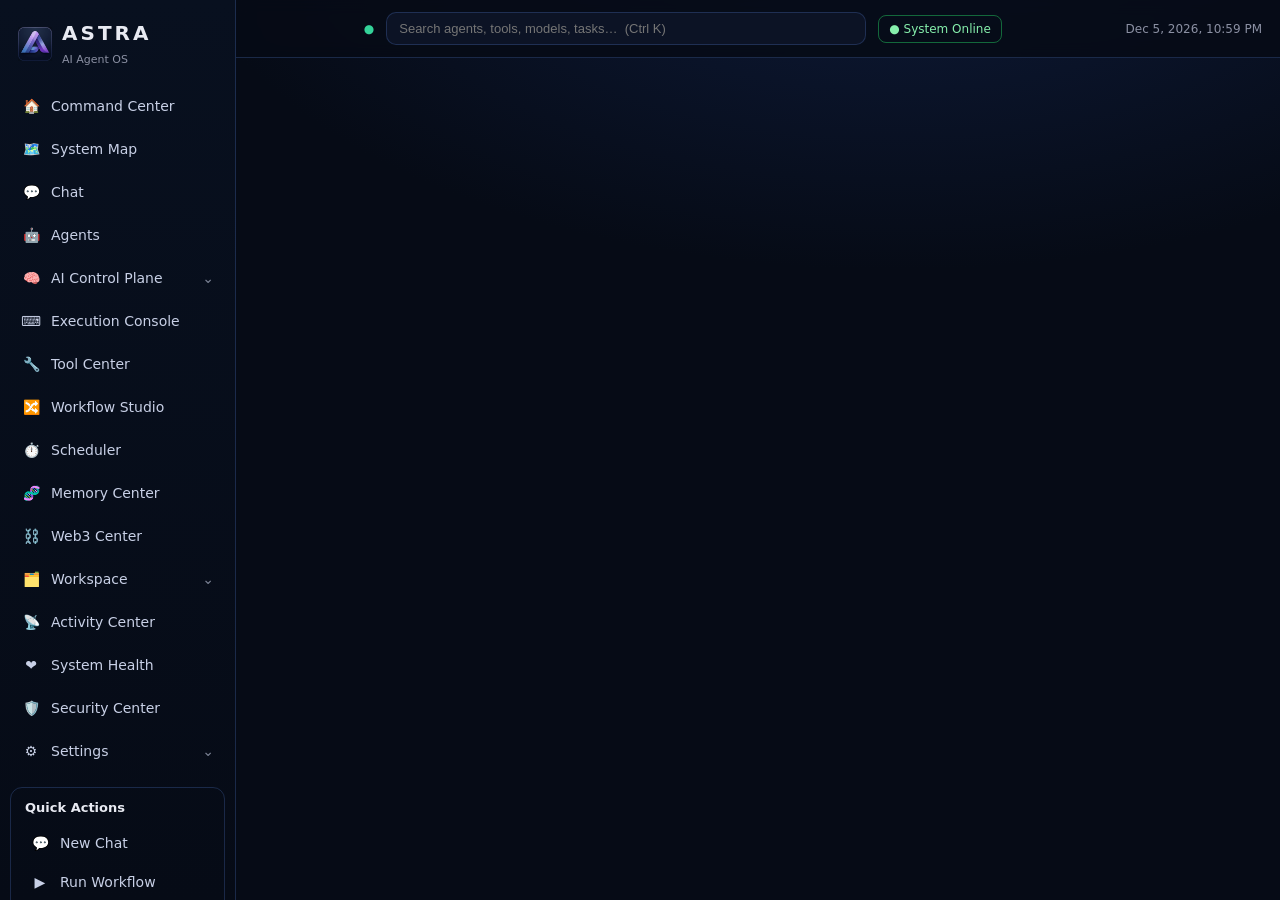
==== static/index.html @ 6a1fbb6c "feat(ui): add ASTRA sidebar shell, Command Center and System Map - New sidebar navigation reusing al" ====
<!DOCTYPE html>
<html lang="en">
<head>
<meta charset="utf-8">
<meta name="viewport" content="width=device-width, initial-scale=1">
<title>Astra AI Agent</title>
<link rel="icon" href="/static/img/favicon.png">
<link rel="stylesheet" href="/static/css/style.css">
<link rel="stylesheet" href="/static/css/vendor/xterm.css">
<link rel="stylesheet" href="/static/css/terminal.css">
<link rel="stylesheet" href="/static/css/astra_os.css">
</head>
<body>
<aside id="os-sidebar" aria-label="Main navigation"></aside>
<div id="os-scrim"></div>
<div id="os-drawer" aria-live="polite"></div>
<header class="topbar">
  <div class="nav-menu" id="nav-menu">
    <button class="menu-btn" id="menu-btn" aria-label="Menu" aria-expanded="false" aria-haspopup="true">⋮</button>
    <nav class="tabs" id="nav"><!-- manifest-driven tabs injected by astra.js --></nav>
  </div>
  <div class="brand"><img src="/static/img/logo.png" alt="Astra" class="brand-logo"> Astra<span class="accent"> AI Agent</span></div>
  <div class="status" id="netstatus" title="local server">●</div>
</header>

<main id="view" class="view">

  <!-- ======== DASHBOARD (core) — plugin blocks injected into #dash-blocks ======== -->
  <section id="tab-dashboard" class="tabview active">
    <div id="dash-blocks" class="dash-blocks"></div>
  </section>

  <!-- ======== COMMAND CENTER + SYSTEM MAP (static/js/astra_os.js) ======== -->
  <section id="tab-command-center" class="tabview"></section>
  <section id="tab-system-map" class="tabview"></section>

  <!-- plugin tabviews are created dynamically by astra.js -->

  <!-- ======== ACTIVITY LOG (core) ======== -->
  <!-- ======== ASTRA AGENT TERMINAL (core) ======== -->
  <!-- A real PC-style terminal, not a log viewer: xterm.js in the pane,
       a genuine PTY in the isolated Agent Runtime behind it. Everything
       (tabs, keyboard, ANSI, resize, live output, file sidebar) is driven
       by the runtime through static/js/terminal.js; the pane is filled in
       at runtime so nothing here renders as a log row. -->
  <section id="tab-terminal" class="tabview"></section>

  <section id="tab-logs" class="tabview">
    <div class="panel">
      <div class="panel-head logs-head">
        <h3>📡 Activity Log</h3>
        <div class="logs-head-right">
          <span class="logs-live" id="logs-live" data-state="idle">● LIVE</span>
          <span class="hint muted" id="logs-count" style="margin:0">0 events</span>
        </div>
      </div>

      <div class="cards mini log-stats" id="logs-stats"></div>

      <div class="logs-toolbar">
        <div class="chips" id="logs-filters">
          <span class="chip active" data-filter="all">All</span>
          <span class="chip" data-filter="agents">Agents</span>
          <span class="chip" data-filter="ai">AI</span>
          <span class="chip" data-filter="tools">Tools</span>
          <span class="chip" data-filter="browser">Browser</span>
          <span class="chip" data-filter="web3">Web3</span>
          <span class="chip" data-filter="errors">Errors</span>
        </div>
      </div>
      <div class="logs-toolbar">
        <input type="search" id="logs-search" placeholder="Search logs…">
        <button class="btn mini toggle" id="btn-logs-pause">⏸ Pause</button>
        <button class="btn mini" id="btn-logs-copy">📋 Copy</button>
        <button class="btn mini" id="btn-logs-clear">🗑️ Clear</button>
      </div>

      <div class="log-wrap">
        <div id="live-feed" class="list log-list">
          <div class="empty">Listening for activity…</div>
        </div>
        <button type="button" id="logs-jump" class="logs-jump" hidden>↓ New logs</button>
      </div>
    </div>
  </section>

  <!-- ======== ASSISTANT (core) ======== -->
  <section id="tab-assistant" class="tabview">
    <div class="chat-shell">
      <div class="chat-toolbar">
        <div class="chat-history-menu" id="chat-history-menu">
          <button type="button" class="btn mini icon-btn" id="chat-history-btn"
            aria-label="Chat history" aria-haspopup="true" aria-expanded="false" title="Purono chat gulo">⋮</button>
          <div class="chat-history-panel" id="chat-history-panel">
            <div class="chat-history-head">Chat history</div>
            <div class="chat-history-list" id="chat-history-list">
              <div class="empty">Kono purono chat nei</div>
            </div>
          </div>
        </div>
        <button type="button" class="btn mini" id="chat-clear" title="Notun chat shuru korun">🗑 New chat</button>
      </div>
      <div id="chat-log" class="chat-log">
        <div class="chat-empty" id="chat-empty">
          <div class="chat-empty-mark"><img src="/static/img/logo.png" alt="Astra" class="chat-empty-logo"></div>
          <div class="chat-empty-title">Ki korte chan?</div>
        </div>
      </div>
      <div id="attachments-bar" class="attachments-bar" hidden></div>
      <form id="chat-form" class="chat-composer">
        <button type="button" class="chat-attach" id="chat-attach" aria-label="Attach file" title="Attach file">
          <svg viewBox="0 0 24 24" width="18" height="18" fill="none" aria-hidden="true">
            <path d="M21.44 11.05l-9.19 9.19a6 6 0 01-8.49-8.49l9.19-9.19a4 4 0 015.66 5.66l-9.2 9.19a2 2 0 01-2.83-2.83l8.49-8.48"
              stroke="currentColor" stroke-width="2" stroke-linecap="round" stroke-linejoin="round"/>
          </svg>
        </button>
        <input type="file" id="chat-file-input" multiple hidden
          accept="image/*,audio/*,video/*,.pdf,.doc,.docx,.txt,.md,.csv,.tsv,.xls,.xlsx,.ppt,.pptx,.json,.xml,.yaml,.toml,.zip,.tar,.tgz,.gz">
        <textarea id="chat-input" class="chat-textarea" rows="1"
          placeholder="Astra ke message korun…" autocomplete="off"></textarea>
        <button type="submit" class="chat-send" id="chat-send" aria-label="Send message" disabled>
          <svg viewBox="0 0 24 24" width="18" height="18" fill="none" aria-hidden="true">
            <path d="M12 19V5M12 5l-6 6M12 5l6 6" stroke="currentColor" stroke-width="2.2"
              stroke-linecap="round" stroke-linejoin="round"/>
          </svg>
        </button>
      </form>
    </div>
  </section>

  <!-- ======== AGENT WORKFLOW (core) ======== -->
  <!-- Visual editor/runner/monitor over the existing WorkflowEngine +
       SchedulerManager + ToolRegistry. Layout follows the Agent Workflow
       design references: app header (title left, actions right, purple
       primary Run), workflow rail, node canvas, inspector, tabbed execution
       panel — and on phones the canvas stays the primary workspace with the
       inspector as a bottom sheet and Run as a full-width primary action.
       Everything is driven by real workflow definitions, real runs and the
       shared event stream; see static/js/workflow.js. -->
  <section id="tab-workflow" class="tabview">
    <div class="wf-app">
      <header class="wf-head">
        <div class="wf-brand">
          <span class="wf-brand-mark">🔀</span>
          <span class="wf-brand-text">
            <span class="wf-brand-name">Agent Workflow</span>
            <span class="wf-brand-sub">Build · run · monitor</span>
          </span>
        </div>
        <div class="wf-head-actions">
          <button class="wf-btn wf-btn-icon wf-mobile-only" id="wf-rail-toggle" aria-label="Workflows">☰</button>
          <button class="wf-btn wf-btn-icon wf-mobile-only" id="wf-inspector-toggle" aria-label="Inspector">⚙</button>
          <button class="wf-btn" id="wf-new" title="New workflow">＋ New</button>
          <button class="wf-btn" id="wf-save" title="Save workflow">Save</button>
          <button class="wf-btn" id="wf-cancel" title="Cancel run" hidden>Cancel</button>
          <button class="wf-btn wf-btn-danger" id="wf-delete" title="Delete workflow">Delete</button>
          <button class="wf-btn wf-btn-primary" id="wf-run" title="Run now">▶ Run</button>
        </div>
      </header>

      <div class="wf-grid">
        <aside class="wf-rail" id="wf-rail">
          <div class="wf-rail-head"><span class="wf-rail-title">Workflows</span></div>
          <input type="search" id="wf-search" placeholder="Search workflows…" autocomplete="off">
          <div class="wf-list" id="wf-list"><div class="empty">Loading…</div></div>
        </aside>

        <section class="wf-workspace">
          <div class="wf-toolbar">
            <input id="wf-name" class="wf-name-input" placeholder="Workflow name" autocomplete="off">
            <span id="wf-badge" class="wf-pill">—</span>
            <span class="grow"></span>
            <span id="wf-status" class="wf-status"></span>
          </div>
          <div class="wf-canvas-wrap" id="wf-canvas-wrap">
            <button class="wf-fab" id="wf-add" title="Add node" aria-label="Add node">＋</button>
            <div class="wf-canvas" id="wf-canvas">
              <svg class="wf-edges" id="wf-edges" aria-hidden="true"></svg>
              <div class="wf-nodes" id="wf-nodes"></div>
            </div>
            <div class="wf-palette" id="wf-palette">
              <div class="wf-palette-head">
                <span>Node library</span>
                <button class="wf-btn wf-btn-icon" id="wf-palette-close" aria-label="Close">✕</button>
              </div>
              <div class="wf-palette-list" id="wf-palette-list"></div>
            </div>
          </div>
        </section>

        <aside class="wf-inspector" id="wf-inspector">
          <div class="wf-inspector-head">
            <span id="wf-inspector-title">Inspector</span>
            <button class="wf-btn wf-btn-icon wf-mobile-only" id="wf-inspector-close" aria-label="Close">✕</button>
          </div>
          <div class="wf-inspector-body" id="wf-inspector-body"></div>
        </aside>

        <section class="wf-bottom" id="wf-bottom">
          <div class="wf-bottom-tabs" id="wf-tabs">
            <button class="wf-tab active" data-wf-tab="log">Execution log</button>
            <button class="wf-tab" data-wf-tab="runs">Run history</button>
            <button class="wf-tab" data-wf-tab="schedule">Schedule</button>
            <span class="grow"></span>
            <button class="wf-btn wf-btn-icon" id="wf-bottom-toggle" aria-label="Collapse panel">▾</button>
          </div>
          <div class="wf-panel" id="wf-panel"></div>
        </section>
      </div>
    </div>
  </section>

  <!-- ======== BACKUP (core) ======== -->
  <section id="tab-backup" class="tabview">
    <div class="panel">
      <h3>💾 Backup &amp; restore</h3>
      <p class="muted">Shob data (sob plugin er shathe export hoy) ek JSON file e
        export korte parben, ba age-er backup import korben.</p>
      <div class="row">
        <button class="btn primary" id="btn-export">⬇️ Export JSON</button>
        <button class="btn" id="btn-import">⬆️ Import JSON</button>
        <input type="file" id="import-file" accept="application/json" hidden>
      </div>
      <div id="backup-info" class="hint"></div>
    </div>
  </section>

  <!-- ======== PROVIDERS (core) ======== -->
  <section id="tab-providers" class="tabview">
    <div class="panel">
      <h3>🔌 AI Providers health</h3>
      <div class="row" style="margin-bottom:8px;align-items:center">
        <button class="btn" id="btn-providers-toggle-models">🙈 Hide models</button>
        <button class="btn" id="btn-health-key-selector" type="button">🔑 Test key: Key 1</button>
        <button class="btn primary" id="btn-providers-test-all">⚡ Test all (providers + gateway)</button>
      </div>
      <div id="health-key-selector" class="health-key-selector" hidden></div>
      <div id="providers-list" class="list"><div class="empty">Loading…</div></div>

      <h3 style="margin-top:16px">🌐 Astra AI Gateway</h3>
      <div class="row" style="margin-bottom:8px">
        <button class="btn" id="btn-gateway-toggle-models">🙈 Hide models</button>
      </div>
      <div id="gateway-card" class="list"><div class="empty">Loading…</div></div>
    </div>
  </section>

  <!-- ======== ROUTER (core) ======== -->
  <section id="tab-router" class="tabview">
    <div class="panel">
      <h3>🧠 Agent Router</h3>
      <p class="muted">Routing er brain: je task e kon provider/model best —
        score + health diye decide hoy. Routing stats + last decision ekhane.</p>
      <div id="router-list" class="list"><div class="empty">Loading…</div></div>
    </div>
  </section>

  <!-- ======== WALLET / WEB3 (core) ======== -->
  <section id="tab-web3" class="tabview">
    <div class="panel">
      <h3>⛓️ Web3 Transaction Safety</h3>
      <p class="muted">Transaction mode (CONFIRM default), policy limits, ar
        recent transactions er list. Kono secret ekhane show kora hoy na —
        private key kokhono server theke bahir hoy na.</p>
      <div id="web3-policy" class="list"><div class="empty">Loading…</div></div>
      <h3 style="margin-top:16px">Recent transactions</h3>
      <div id="web3-txs" class="list table"><div class="empty">Loading…</div></div>
    </div>
  </section>

</main>

<script src="/static/js/log_model.js"></script>
<!-- the chat execution-status model: lifecycle event -> human status.
     Loaded before the core bundle that paints it. -->
<script src="/static/js/chat_status.js"></script>
<!-- safe chat message formatting (escaping + code blocks); before the core bundle -->
<script src="/static/js/chat_format.js"></script>
<script src="/static/js/astra.js"></script>
<script src="/static/js/vendor/xterm.js"></script>
<script src="/static/js/vendor/xterm-addon-fit.js"></script>
<script src="/static/js/terminal.js"></script>
<script src="/static/js/workflow_model.js"></script>
<script src="/static/js/workflow.js"></script>
<script src="/static/js/system_map_model.js"></script>
<script src="/static/js/astra_os.js"></script>
</body>
</html>
---- static/css/style.css ----
/* Astra AI Agent — dark, clean, mobile-friendly */
:root {
  --bg: #0f1117;
  --panel: #171a23;
  --panel2: #1d2130;
  --line: #262b3b;
  --text: #e8eaf2;
  --muted: #8b90a3;
  --accent: #6c8cff;
  --accent2: #a78bfa;
  --good: #34d399;
  --warn: #fbbf24;
  --bad: #f87171;
  --radius: 10px;
}
* { box-sizing: border-box; }
html, body { margin: 0; height: 100%; }
body {
  background: var(--bg);
  color: var(--text);
  font: 14px/1.5 system-ui, -apple-system, "Segoe UI", Roboto, sans-serif;
}
a { color: var(--accent); text-decoration: none; }
a:hover { text-decoration: underline; }
.muted { color: var(--muted); }
.small { font-size: 12px; }
.mono { font-family: ui-monospace, "Cascadia Code", Consolas, monospace; }
.tag {
  background: var(--panel2); border: 1px solid var(--line);
  border-radius: 999px; padding: 1px 8px; font-size: 11px; color: var(--accent2);
  margin-left: 6px; white-space: nowrap;
}
.tinytag {
  background: rgba(108,140,255,.15); color: var(--accent);
  border-radius: 6px; font-size: 10px; padding: 0 5px; margin-left: 4px;
}

/* top bar */
.topbar {
  display: flex; align-items: center; gap: 18px; flex-wrap: wrap;
  padding: 12px 18px; background: var(--panel);
  border-bottom: 1px solid var(--line); position: sticky; top: 0; z-index: 5;
}
.brand { font-weight: 700; font-size: 17px; letter-spacing: .3px; display: flex; align-items: center; gap: 8px; }
.brand-logo { width: 24px; height: 24px; border-radius: 6px; object-fit: cover; }
.accent {
  background: linear-gradient(90deg, var(--accent), var(--accent2));
  -webkit-background-clip: text; background-clip: text; color: transparent;
}

/* left-side 3-dot menu (holds the tab list as a dropdown) */
.nav-menu { position: relative; }
.menu-btn {
  background: transparent; border: 1px solid transparent; color: var(--text);
  width: 34px; height: 34px; border-radius: 8px; cursor: pointer;
  font-size: 20px; line-height: 1; display: flex; align-items: center;
  justify-content: center;
}
.menu-btn:hover, .menu-btn[aria-expanded="true"] {
  background: var(--panel2); border-color: var(--line);
}
.tabs {
  position: absolute; top: calc(100% + 8px); left: 0; z-index: 20;
  display: flex; flex-direction: column; gap: 2px; min-width: 190px;
  background: var(--panel); border: 1px solid var(--line);
  border-radius: 10px; padding: 6px; box-shadow: 0 12px 28px rgba(0,0,0,.35);
  opacity: 0; visibility: hidden; transform: translateY(-4px);
  transition: opacity .12s ease, transform .12s ease;
}
.tabs.open { opacity: 1; visibility: visible; transform: translateY(0); }
.tab {
  background: transparent; border: 0; color: var(--muted); text-align: left;
  padding: 9px 12px; border-radius: 7px; cursor: pointer; font-size: 13px;
  white-space: nowrap;
}
.tab.active, .tab:hover { background: var(--panel2); color: var(--text); }
.tab.active { color: var(--accent2); font-weight: 600; }
.status { margin-left: auto; color: var(--good); font-size: 12px; }

/* layout */
.view { max-width: 1080px; margin: 0 auto; padding: 18px; }
.tabview { display: none; }
.tabview.active { display: block; }
.dash-blocks { display: flex; flex-direction: column; gap: 14px; }
.dash-body .grid2 { margin-top: 4px; }
.grid2 {
  display: grid; grid-template-columns: 1fr 1fr; gap: 14px;
}
@media (max-width: 760px) { .grid2 { grid-template-columns: 1fr; } }
.panel {
  background: var(--panel); border: 1px solid var(--line);
  border-radius: var(--radius); padding: 14px 16px; margin-bottom: 14px;
}
.panel h3 { margin: 0 0 12px; font-size: 14px; color: var(--accent2); }
.panel-head { display: flex; justify-content: space-between; align-items: center; gap: 10px; }
.panel-head h3 { margin-bottom: 12px; }

/* cards */
.cards { display: grid; grid-template-columns: repeat(auto-fit, minmax(150px, 1fr)); gap: 12px; margin-bottom: 14px; }
.card { background: var(--panel); border: 1px solid var(--line); border-radius: var(--radius); padding: 16px; }
.card-v { font-size: 28px; font-weight: 800; }
.card-k { color: var(--muted); font-size: 13px; margin-top: 2px; }
.card-s { color: var(--accent2); font-size: 11px; margin-top: 4px; }

/* forms */
.rowform { display: grid; grid-template-columns: repeat(auto-fit, minmax(150px, 1fr)); gap: 8px; }
.rowform .btn { grid-column: span 1; }
input, select, textarea {
  background: #0b0d13; border: 1px solid var(--line); color: var(--text);
  border-radius: 8px; padding: 8px 10px; font-size: 13px; outline: none;
}
input:focus, select:focus, textarea:focus { border-color: var(--accent); }
.btn {
  background: var(--panel2); border: 1px solid var(--line); color: var(--text);
  border-radius: 8px; padding: 8px 14px; cursor: pointer; font-size: 13px;
}
.btn:hover { border-color: var(--accent); }
.btn.primary {
  background: linear-gradient(90deg, var(--accent), var(--accent2));
  border: 0; color: #fff; font-weight: 600;
}
.btn.mini { padding: 3px 8px; font-size: 12px; }
.btn.danger:hover { border-color: var(--bad); color: var(--bad); }
.row { display: flex; gap: 8px; align-items: center; }
.hint { margin-top: 8px; font-size: 12px; color: var(--muted); min-height: 16px; }

/* lists */
.list { display: flex; flex-direction: column; gap: 8px; }
.empty { color: var(--muted); padding: 18px; text-align: center; border: 1px dashed var(--line); border-radius: 8px; }
.rowitem {
  display: flex; align-items: center; gap: 10px; flex-wrap: wrap;
  background: var(--panel2); border: 1px solid var(--line);
  border-radius: 8px; padding: 10px 12px;
}
.rowitem.done { opacity: .6; }
.rowitem.done span { text-decoration: line-through; }
.rowmain { flex: 1 1 220px; min-width: 0; }
.rowtitle { display: flex; align-items: center; flex-wrap: wrap; gap: 4px; }
.rowsub { color: var(--muted); font-size: 12px; margin-top: 2px; }
.rowacts { display: flex; gap: 6px; align-items: center; }
.pill { border-radius: 999px; padding: 2px 9px; font-size: 11px; border: 1px solid var(--line); white-space: nowrap; }

.hl-soon { color: var(--warn); font-weight: 600; }
.hl-today { color: var(--bad); font-weight: 800; }
.hl-overdue { color: var(--bad); text-decoration: line-through; }
a[class*="hl-"] { pointer-events: none; }

/* task strip */
.ad-strip { display: flex; flex-direction: column; gap: 6px; margin-top: 8px; }
.ad-miniform { display: grid; grid-template-columns: 1fr auto auto; gap: 6px; width: 100%; }
.minirow { display: flex; align-items: center; gap: 10px; }
.check { display: flex; align-items: center; gap: 8px; cursor: pointer; }
.check input { accent-color: var(--good); width: 15px; height: 15px; }
.filters select { padding: 6px 8px; }

/* general chip component (used by Live tab log filters) */
.chips { display: flex; gap: 6px; flex-wrap: wrap; margin-top: 10px; }
.chip { background: var(--panel2); border: 1px solid var(--line); color: var(--accent2); border-radius: 999px; padding: 5px 11px; cursor: pointer; font-size: 12px; }
.chip:hover { border-color: var(--accent); }

/* chat — ChatGPT/Claude-style assistant layout */
.chat-shell {
  display: flex; flex-direction: column;
  max-width: 720px; margin: 0 auto;
  height: calc(100vh - 148px); min-height: 420px;
}
@supports (height: 100dvh) {
  .chat-shell { height: calc(100dvh - 148px); }
}
.chat-toolbar { display: flex; justify-content: space-between; align-items: center; gap: 6px; padding: 0 2px 6px; }

/* 3-dot chat-history menu, left of "New chat" */
.chat-history-menu { position: relative; }
.icon-btn { width: 28px; height: 28px; padding: 0; display: flex; align-items: center; justify-content: center; font-size: 16px; line-height: 1; }
.chat-history-panel {
  position: absolute; top: calc(100% + 8px); left: 0; z-index: 20;
  width: 270px; max-width: calc(100vw - 40px); max-height: 360px; overflow-y: auto;
  background: var(--panel); border: 1px solid var(--line);
  border-radius: 10px; padding: 6px; box-shadow: 0 12px 28px rgba(0,0,0,.35);
  opacity: 0; visibility: hidden; transform: translateY(-4px);
  transition: opacity .12s ease, transform .12s ease;
}
.chat-history-panel.open { opacity: 1; visibility: visible; transform: translateY(0); }
.chat-history-head {
  padding: 6px 10px 8px; font-size: 11px; text-transform: uppercase;
  letter-spacing: .04em; color: var(--muted);
}
.chat-history-item {
  display: flex; align-items: center; gap: 8px; width: 100%;
  background: transparent; border: 0; color: var(--text); text-align: left;
  padding: 9px 10px; border-radius: 7px; cursor: pointer; font-size: 12.5px;
}
.chat-history-item:hover { background: var(--panel2); }
.chat-history-item.active { background: var(--panel2); color: var(--accent2); font-weight: 600; }
.chat-history-title { flex: 1; min-width: 0; overflow: hidden; text-overflow: ellipsis; white-space: nowrap; }
.chat-history-time { font-size: 10.5px; flex-shrink: 0; }
.chat-history-del {
  flex-shrink: 0; background: transparent; border: 0; color: var(--muted);
  cursor: pointer; font-size: 12px; padding: 3px 5px; border-radius: 5px; opacity: 0;
}
.chat-history-item:hover .chat-history-del { opacity: 1; }
.chat-history-del:hover { color: var(--bad); background: rgba(248,113,113,.12); }
@media (hover: none) {
  .chat-history-del { opacity: 1; }  /* touch devices: no hover, keep it visible */
}
.chat-log {
  flex: 1; overflow-y: auto; display: flex; flex-direction: column;
  gap: 20px; padding: 6px 2px 18px;
}
.chat-empty {
  flex: 1; display: flex; flex-direction: column; align-items: center;
  justify-content: center; text-align: center; padding: 20px;
}
.chat-empty-mark {
  width: 52px; height: 52px; border-radius: 16px;
  display: flex; align-items: center; justify-content: center;
  overflow: hidden; margin-bottom: 12px;
}
.chat-empty-logo { width: 100%; height: 100%; object-fit: cover; border-radius: 16px; }
.chat-empty-title { font-size: 19px; font-weight: 700; }
.chat-empty-sub { color: var(--muted); font-size: 13px; margin: 6px 0 16px; max-width: 320px; }
.suggestions {
  display: grid; grid-template-columns: 1fr 1fr; gap: 8px;
  width: 100%; max-width: 460px;
}
@media (max-width: 520px) { .suggestions { grid-template-columns: 1fr; } }
.suggestion {
  background: var(--panel2); border: 1px solid var(--line); color: var(--text);
  border-radius: 12px; padding: 10px 12px; font-size: 12.5px; text-align: left;
  cursor: pointer; transition: border-color .15s, background .15s;
}
.suggestion:hover { border-color: var(--accent); background: var(--panel); }

.msg { display: flex; gap: 10px; align-items: flex-start; }
.msg.user { justify-content: flex-end; }
.msg-avatar {
  width: 28px; height: 28px; border-radius: 50%; flex-shrink: 0;
  display: flex; align-items: center; justify-content: center;
  overflow: hidden;
}
.msg-avatar img { width: 100%; height: 100%; object-fit: cover; }
.msg-content { max-width: 78%; min-width: 0; }
.msg.assistant .msg-content { padding-top: 3px; }
.msg.user .msg-content {
  background: var(--panel2); border: 1px solid var(--line);
  border-radius: 16px 16px 4px 16px; padding: 10px 14px;
}
.msg-text { white-space: pre-wrap; word-wrap: break-word; line-height: 1.55; font-size: 14.5px; }
.msg-text code { background: #0b0d13; padding: 1px 5px; border-radius: 5px; }
/* fenced code block in a chat message (see static/js/chat_format.js) */
.code-block {
  margin: 8px 0; border: 1px solid var(--line); border-radius: 8px;
  background: #0b0d13; overflow: hidden; white-space: normal;
}
.code-head {
  display: flex; align-items: center; justify-content: space-between;
  padding: 3px 8px 3px 12px; font-size: 11px; color: var(--muted);
  background: rgba(255, 255, 255, .04); border-bottom: 1px solid var(--line);
}
.code-lang { text-transform: lowercase; letter-spacing: .3px; }
.code-copy {
  background: transparent; color: var(--muted); cursor: pointer;
  border: 1px solid var(--line); border-radius: 5px;
  padding: 1px 8px; font-size: 10.5px; line-height: 1.6;
  user-select: none; -webkit-user-select: none;
}
.code-copy:hover { color: var(--text); border-color: var(--accent); }
.code-pre {
  margin: 0; padding: 10px 12px; overflow-x: auto; white-space: pre;
  font: 12.5px/1.55 ui-monospace, "Cascadia Code", Consolas, monospace;
  color: var(--text); user-select: text; -webkit-user-select: text;
}
.msg-text .code-pre code { background: none; padding: 0; border-radius: 0; }
.msg-action-link {
  display: inline-flex; align-items: center; margin-top: 8px;
  background: transparent; border: 1px solid var(--line); color: var(--accent2);
  border-radius: 999px; padding: 5px 12px; font-size: 12px; cursor: pointer;
}
.msg-action-link:hover { border-color: var(--accent); color: var(--accent); }
.msg-confirm-actions { display: flex; gap: 8px; margin-top: 10px; }
.msg-confirm-actions.resolved { opacity: .55; }
.msg-confirm-btn {
  display: inline-flex; align-items: center; gap: 4px;
  border-radius: 999px; padding: 6px 14px; font-size: 12.5px; font-weight: 600;
  cursor: pointer; border: 1px solid var(--line); background: var(--panel2);
}
.msg-confirm-btn:disabled { cursor: default; }
.msg-approve-btn { color: var(--good); border-color: var(--good); }
.msg-approve-btn:hover:not(:disabled) { background: rgba(52,211,153,.12); }
.msg-reject-btn { color: var(--bad); border-color: var(--bad); }
.msg-reject-btn:hover:not(:disabled) { background: rgba(248,113,113,.12); }
/* Host-terminal fallback approval (Assistant Chat only) — Astra Agent
   Runtime is primary; a HOST command runs only after Allow here. Compact,
   clearly-marked, and never shown inside the Astra Agent Terminal. */
.msg-host-approval {
  margin-top: 10px; border: 1px solid var(--warn); border-radius: 12px;
  background: rgba(251,191,36,.06); padding: 12px 14px;
  display: flex; flex-direction: column; gap: 8px; max-width: 560px;
}
.msg-host-approval.resolved { border-color: var(--line); background: var(--panel2); }
.hoa-head { font-size: 13.5px; font-weight: 700; color: var(--warn); }
.msg-host-approval.resolved .hoa-head { color: var(--muted); }
.hoa-sub { font-size: 12.5px; color: var(--text); }
.hoa-row { display: flex; flex-direction: column; gap: 2px; }
.hoa-label { font-size: 11px; text-transform: uppercase; letter-spacing: .04em; color: var(--muted); }
.hoa-value { font-size: 12.5px; color: var(--text); word-break: break-word; }
.hoa-value.mono { font-family: ui-monospace, SFMono-Regular, Menlo, Consolas, monospace; }
.hoa-danger { font-size: 12px; color: var(--warn); font-weight: 600; }
.hoa-actions { display: flex; gap: 8px; justify-content: flex-end; margin-top: 2px; }
.hoa-btn {
  border-radius: 8px; padding: 7px 16px; font-size: 12.5px; font-weight: 600;
  cursor: pointer; border: 1px solid var(--line); background: var(--panel2);
  color: var(--text);
}
.hoa-btn:disabled { cursor: default; opacity: .55; }
.hoa-deny { color: var(--bad); border-color: var(--bad); }
.hoa-deny:hover:not(:disabled) { background: rgba(248,113,113,.12); }
.hoa-allow { color: var(--good); border-color: var(--good); }
.hoa-allow:hover:not(:disabled) { background: rgba(52,211,153,.12); }
.hoa-status { display: flex; flex-direction: column; gap: 2px; }
.hoa-status-title { font-size: 12.5px; font-weight: 700; color: var(--text); }
.hoa-status-detail { font-size: 12px; color: var(--muted); }
.hoa-id { font-size: 10.5px; color: var(--muted); font-family: ui-monospace, monospace; }
/* Assistant execution status: ONE compact live line under the Astra avatar
   (avatar + "Working…" + the real current operation), expandable into the
   step timeline. Mobile-first: it fits the narrowest screen, never overflows
   horizontally, wraps long operation names and keeps a 44px tap target. */
.chat-status {
  display: block; width: 100%; max-width: 100%; box-sizing: border-box;
  text-align: left; font: inherit; color: var(--text);
  background: var(--panel2); border: 1px solid var(--line);
  border-radius: 14px; padding: 9px 12px; min-height: 44px;
  cursor: pointer; overflow-wrap: anywhere; word-break: break-word;
}
.chat-status:hover { border-color: var(--accent); }
.chat-status:focus-visible { outline: 2px solid var(--accent); outline-offset: 2px; }
.chat-status-head { display: flex; align-items: center; gap: 6px; flex-wrap: wrap; }
.chat-status-summary { font-size: 13px; font-weight: 600; }
.chat-status.completed .chat-status-summary { color: var(--good); }
.chat-status.failed .chat-status-summary { color: var(--bad); }
.chat-status-dots { display: inline-flex; gap: 3px; align-items: center; }
.chat-status-dots i {
  width: 5px; height: 5px; border-radius: 50%; background: var(--muted);
  animation: chatTyping 1.2s infinite ease-in-out;
}
.chat-status-dots i:nth-child(2) { animation-delay: .15s; }
.chat-status-dots i:nth-child(3) { animation-delay: .3s; }
.chat-status.completed .chat-status-dots,
.chat-status.failed .chat-status-dots { display: none; }
.chat-status-caret {
  margin-left: auto; color: var(--muted); font-size: 10px;
  transition: transform .15s;
}
.chat-status.open .chat-status-caret { transform: rotate(180deg); }
.chat-status-action {
  display: block; margin-top: 3px; font-size: 12.5px; line-height: 1.45;
  color: var(--accent2);
}
.chat-status-action:empty { display: none; }
.chat-steps { margin-top: 8px; padding-left: 10px; border-left: 2px solid var(--line); }
.chat-steps[hidden] { display: none; }
.chat-steps-head {
  font-size: 11px; text-transform: uppercase; letter-spacing: .05em;
  color: var(--muted); margin-bottom: 6px;
}
.chat-step { display: flex; gap: 6px; align-items: baseline; font-size: 12.5px; line-height: 1.5; }
.chat-step-mark { flex-shrink: 0; width: 12px; text-align: center; color: var(--muted); }
.chat-step.done .chat-step-mark { color: var(--good); }
.chat-step.active .chat-step-mark { color: var(--accent2); }
.chat-step.failed .chat-step-mark { color: var(--bad); }
.chat-step.active .chat-step-label { font-weight: 600; }
.chat-step.pending { opacity: .6; }
.chat-step-label { min-width: 0; overflow-wrap: anywhere; }
.chat-step-dur {
  margin-left: auto; padding-left: 8px; flex-shrink: 0;
  font-size: 11px; color: var(--muted);
}
@keyframes chatTyping {
  0%, 80%, 100% { opacity: .25; transform: translateY(0); }
  40% { opacity: 1; transform: translateY(-3px); }
}

/* Assistant execution cards: ONE compact clickable card per REAL tool
   execution, stacked under the live status (never one merged timeline row).
   Mobile-first: 44px tap target, no horizontal overflow, detail panel stays
   inside the bubble. */
.chat-cards { display: flex; flex-direction: column; gap: 6px; margin-top: 8px; }
.chat-cards:empty { display: none; }
.chat-exec { min-width: 0; }
.chat-exec-card {
  display: flex; align-items: center; gap: 8px;
  width: 100%; max-width: 100%; box-sizing: border-box;
  min-height: 44px; padding: 8px 10px;
  text-align: left; font: inherit; color: var(--text);
  background: var(--panel2); border: 1px solid var(--line);
  border-radius: 10px; cursor: pointer;
  overflow-wrap: anywhere;
}
.chat-exec-card:hover { border-color: var(--accent); }
.chat-exec-card:focus-visible { outline: 2px solid var(--accent); outline-offset: 2px; }
.chat-exec-card.running { border-color: var(--accent2); }
.chat-exec-mark { flex-shrink: 0; width: 14px; text-align: center; color: var(--muted); }
.chat-exec-card.running .chat-exec-mark { color: var(--accent2); }
.chat-exec-card.completed .chat-exec-mark { color: var(--good); }
.chat-exec-card.failed .chat-exec-mark { color: var(--bad); }
.chat-exec-main { flex: 1; min-width: 0; display: flex; flex-direction: column; gap: 1px; }
.chat-exec-title {
  font-size: 12.5px; font-weight: 600; line-height: 1.35;
  white-space: nowrap; overflow: hidden; text-overflow: ellipsis;
}
.chat-exec-sub {
  font-size: 11px; color: var(--muted); line-height: 1.35;
  font-family: ui-monospace, SFMono-Regular, Menlo, monospace;
  white-space: nowrap; overflow: hidden; text-overflow: ellipsis;
}
.chat-exec-sub[hidden] { display: none; }
.chat-exec-dur { flex-shrink: 0; font-size: 11px; color: var(--muted); }
.chat-exec-dur[hidden] { display: none; }
.chat-exec-chev {
  flex-shrink: 0; color: var(--muted); font-size: 11px;
  transition: transform .15s;
}
.chat-exec.open .chat-exec-chev { transform: rotate(90deg); }
.chat-exec-detail {
  margin-top: 6px; padding: 8px 10px;
  border: 1px solid var(--line); border-radius: 10px;
  background: var(--panel2); font-size: 11.5px;
}
.chat-exec-detail[hidden] { display: none; }
.chat-exec-row { display: flex; gap: 8px; padding: 2px 0; align-items: baseline; }
.chat-exec-k {
  flex-shrink: 0; width: 68px; font-size: 10px; color: var(--muted);
  text-transform: uppercase; letter-spacing: .04em;
}
.chat-exec-v { min-width: 0; overflow-wrap: anywhere; word-break: break-word; }
.chat-exec-v.mono { font-family: ui-monospace, SFMono-Regular, Menlo, monospace; }
.chat-exec-outbox { margin-top: 8px; }
.chat-exec-tabs { display: flex; gap: 6px; margin-bottom: 6px; }
.chat-exec-tab {
  min-height: 32px; padding: 4px 12px; border-radius: 999px;
  border: 1px solid var(--line); background: transparent;
  color: var(--muted); font-size: 11px; cursor: pointer;
}
.chat-exec-tab.active { color: var(--accent2); border-color: var(--accent2); }
.chat-exec-pre {
  margin: 0; padding: 8px; max-height: 220px; overflow: auto;
  background: var(--panel); border-radius: 8px;
  font-size: 11px; line-height: 1.45; white-space: pre-wrap;
  overflow-wrap: anywhere; word-break: break-word;
  -webkit-overflow-scrolling: touch;
}
.chat-exec-note { font-size: 10.5px; color: var(--muted); padding: 4px 0; }
.chat-exec-more {
  min-height: 36px; padding: 6px 14px; border-radius: 999px;
  border: 1px solid var(--line); background: transparent;
  color: var(--accent2); font-size: 12px; cursor: pointer;
}
.chat-exec-more[hidden] { display: none; }
.chat-exec-more:hover { border-color: var(--accent); color: var(--accent); }

.chat-composer {
  display: flex; align-items: flex-end; gap: 8px;
  background: var(--panel2); border: 1px solid var(--line);
  border-radius: 20px; padding: 8px 8px 8px 16px; margin-top: 12px;
  flex-shrink: 0;
}
.chat-composer:focus-within { border-color: var(--accent); }
.chat-textarea {
  flex: 1; resize: none; background: transparent; border: 0; outline: none;
  color: var(--text); font: inherit; font-size: 14px; line-height: 1.5;
  max-height: 160px; padding: 6px 0;
}
.chat-textarea::placeholder { color: var(--muted); }
.chat-send {
  width: 34px; height: 34px; border-radius: 50%; border: 0; flex-shrink: 0;
  display: flex; align-items: center; justify-content: center;
  background: var(--line); color: var(--muted); cursor: not-allowed;
  transition: background .15s, color .15s, transform .1s;
}
.chat-send:not(:disabled) {
  background: linear-gradient(135deg, var(--accent), var(--accent2));
  color: #fff; cursor: pointer;
}
.chat-send:not(:disabled):hover { transform: scale(1.06); }


/* compact stat strip above the log timeline */
.cards.mini.log-stats {
  grid-template-columns: repeat(5, 1fr); gap: 6px; margin-bottom: 10px;
}
.cards.mini .card {
  padding: 5px 4px; text-align: center; display: flex; flex-direction: column;
  align-items: center; gap: 1px;
}
.cards.mini .card-v { font-size: 15px; line-height: 1.1; }
.cards.mini .card-k {
  font-size: 9px; line-height: 1.15; white-space: normal;
  overflow-wrap: anywhere; max-width: 100%;
}

/* ── activity log: live execution timeline ──────────────────────────────── */
.log-wrap { position: relative; }

.log-list {
  display: block; height: 360px; max-height: 60vh; overflow-y: auto; gap: 0;
  padding: 6px;
  -webkit-overflow-scrolling: touch; overscroll-behavior: contain;
  touch-action: pan-y; scrollbar-width: thin;
  background: var(--panel2);
  border: 1px solid var(--line); border-radius: 12px;
}
.log-list .empty {
  border: none; text-align: center; padding: 26px 8px; font-size: 12.5px;
}

/* one timeline row */
.tl-row {
  display: grid;
  grid-template-columns: 14px 132px minmax(0, 1fr) auto;
  align-items: center; gap: 8px;
  padding: 6px 8px; border-radius: 8px;
  border-left: 2px solid transparent;
  cursor: pointer; user-select: none;
  transition: background .12s ease;
}
.tl-row + .tl-row { margin-top: 1px; }
.tl-row:hover { background: rgba(255, 255, 255, .035); }
.tl-row.hidden { display: none; }
.tl-row.open { background: rgba(108, 140, 255, .07); }
.tl-row[data-status="err"] { border-left-color: var(--bad); }
.tl-row[data-status="warn"] { border-left-color: var(--warn); }
.tl-row[data-status="ok"] { border-left-color: rgba(52, 211, 153, .35); }

/* status indicator */
.tl-ind {
  width: 14px; height: 14px; display: flex; align-items: center;
  justify-content: center;
}
.tl-dot {
  width: 8px; height: 8px; border-radius: 50%; flex-shrink: 0;
  background: var(--muted);
}
.tl-dot.ok { background: var(--good); }
.tl-dot.err { background: var(--bad); }
.tl-dot.warn { background: var(--warn); }
.tl-dot.info { background: var(--accent); }
.tl-dot.running {
  background: var(--accent);
  animation: tl-pulse 1.1s ease-in-out infinite;
}
@keyframes tl-pulse {
  0%, 100% { opacity: .35; transform: scale(.7); }
  50% { opacity: 1; transform: scale(1); }
}
@media (prefers-reduced-motion: reduce) {
  .tl-dot.running { animation: none; opacity: 1; }
}

.tl-time {
  font: 11px/1.4 ui-monospace, "Cascadia Code", Consolas, monospace;
  color: var(--muted); white-space: nowrap;
  font-variant-numeric: tabular-nums;
  overflow: hidden; text-overflow: ellipsis;
}
.tl-time-sep { color: var(--line); }
.tl-time-end { color: var(--text); }
.tl-row[data-status="ok"] .tl-time-end { color: var(--good); }
.tl-row[data-status="err"] .tl-time-end { color: var(--bad); }
.tl-row[data-status="warn"] .tl-time-end { color: var(--warn); }
/* Narrow screens: keep the start stamp only and let the expandable details
   carry the completion time, so the range cannot crush the row layout. */
@media (max-width: 640px) {
  .tl-row { grid-template-columns: 14px 58px minmax(0, 1fr) auto; }
  .tl-time-sep, .tl-time-end { display: none; }
}
.tl-main { min-width: 0; display: flex; flex-direction: column; gap: 1px; }
.tl-title {
  display: flex; align-items: center; gap: 6px;
  font-size: 13px; color: var(--text);
  white-space: nowrap; overflow: hidden; text-overflow: ellipsis;
}
.tl-ico { font-size: 12px; flex-shrink: 0; }
.tl-sub {
  font: 11.5px/1.45 ui-monospace, "Cascadia Code", Consolas, monospace;
  color: var(--muted);
  white-space: nowrap; overflow: hidden; text-overflow: ellipsis;
}
.tl-meta {
  font: 11.5px/1.4 ui-monospace, "Cascadia Code", Consolas, monospace;
  color: var(--muted); white-space: nowrap; padding-left: 6px;
  max-width: 40vw; overflow: hidden; text-overflow: ellipsis;
}
.tl-row[data-status="ok"] .tl-meta { color: var(--good); }
.tl-row[data-status="err"] .tl-meta { color: var(--bad); }
.tl-row[data-status="warn"] .tl-meta { color: var(--warn); }
.tl-row[data-status="running"] .tl-meta { color: var(--accent); }

/* expandable details */
.tl-detail {
  grid-column: 2 / -1;
  margin: 2px 0 4px; padding: 8px 10px;
  border: 1px solid var(--line); border-radius: 8px;
  background: var(--panel); font-size: 12px; color: var(--text);
}
.tl-fields {
  display: grid; grid-template-columns: minmax(90px, auto) 1fr;
  gap: 3px 12px; margin: 0;
}
.tl-fields dt {
  color: var(--muted); font-size: 10.5px; text-transform: uppercase;
  letter-spacing: .3px;
}
.tl-fields dd {
  margin: 0; overflow-wrap: anywhere;
  font-family: ui-monospace, "Cascadia Code", Consolas, monospace;
  font-size: 11.5px;
}
.tl-block { margin-top: 8px; }
.tl-block-head {
  display: flex; align-items: center; justify-content: space-between;
  gap: 8px; margin: 0 0 3px;
}
.tl-block h5 {
  margin: 0; font-size: 10.5px; color: var(--muted);
  text-transform: uppercase; letter-spacing: .4px; font-weight: 600;
}
.tl-copy {
  background: transparent; color: var(--muted); cursor: pointer;
  border: 1px solid var(--line); border-radius: 5px;
  padding: 1px 8px; font-size: 10.5px; line-height: 1.6;
}
.tl-copy:hover { color: var(--text); border-color: var(--accent); }
/* The row itself is not text-selectable (it is a click-to-expand button),
   but its expanded details must be: Input/Output are meant to be copied. */
.tl-detail, .tl-detail * { user-select: text; -webkit-user-select: text; }
.tl-detail { cursor: auto; }
.tl-copy { user-select: none; -webkit-user-select: none; cursor: pointer; }
.tl-block pre {
  margin: 0; padding: 6px 8px; background: var(--panel2);
  border: 1px solid var(--line); border-radius: 6px;
  font: 11.5px/1.5 ui-monospace, "Cascadia Code", Consolas, monospace;
  color: var(--text); white-space: pre-wrap; overflow-wrap: anywhere;
  max-height: 360px; overflow: auto;
}

/* "↓ New logs" jump-to-latest pill */
.logs-jump {
  position: absolute; left: 50%; bottom: 14px; transform: translateX(-50%);
  background: var(--accent); color: #fff; border: 0;
  border-radius: 999px; padding: 6px 14px; font-size: 12px; font-weight: 600;
  cursor: pointer; box-shadow: 0 6px 18px rgba(0, 0, 0, .45); z-index: 2;
}
.logs-jump:hover { filter: brightness(1.08); }

/* header live state */
.logs-head-right { display: flex; align-items: center; gap: 10px; }
.logs-live {
  font-size: 11px; font-weight: 700; letter-spacing: .4px;
  padding: 2px 8px; border-radius: 999px;
  border: 1px solid var(--line); color: var(--muted); white-space: nowrap;
}
.logs-live[data-state="live"] { color: var(--good); border-color: rgba(52, 211, 153, .4); }
.logs-live[data-state="reconnecting"] { color: var(--warn); border-color: rgba(251, 191, 36, .4); }
.logs-live[data-state="paused"] { color: var(--accent2); border-color: rgba(167, 139, 250, .4); }

/* logs toolbar (filters/search/pause/clear) */
.logs-toolbar { display: flex; gap: 6px; flex-wrap: wrap; align-items: center; margin: 8px 0; }
.logs-toolbar input[type="search"] { flex: 1 1 140px; min-width: 120px; }
.chip.active { background: var(--accent); color: #fff; border-color: var(--accent); }
.chip.toggle.on { border-color: var(--warn); color: var(--warn); }

/* mobile: keep long names/messages from blowing out the timeline */
@media (max-width: 560px) {
  .log-list { height: 320px; }
  .tl-row { grid-template-columns: 12px 50px minmax(0, 1fr) auto; gap: 6px;
    padding: 6px 4px; }
  .tl-title { font-size: 12.5px; }
  .tl-sub, .tl-time, .tl-meta { font-size: 10.5px; }
  .tl-meta { max-width: 34vw; }
  .tl-fields { grid-template-columns: 1fr; gap: 1px 0; }
  .tl-fields dd { margin-bottom: 4px; }
}

/* status dots (AstraRouter card etc.) */
.status-dot { display: inline-block; width: 8px; height: 8px; border-radius: 50%; margin-right: 6px; flex-shrink: 0; }
.status-dot.ok { background: var(--good); }
.status-dot.bad { background: var(--bad); }
.status-dot.warn { background: var(--warn); }
.status-dot.info { background: var(--accent); }

/* ======================== multimodal: attachments ======================== */
.chat-attach {
  width: 34px; height: 34px; border-radius: 50%; border: 0; flex-shrink: 0;
  display: flex; align-items: center; justify-content: center;
  background: transparent; color: var(--muted); cursor: pointer;
  transition: color .15s;
}
.chat-attach:hover { color: var(--accent); }

.attachments-bar {
  display: flex; gap: 8px; flex-wrap: wrap; padding: 8px 4px;
  max-height: 180px; overflow-y: auto;
}
.attachment-preview {
  position: relative; display: flex; align-items: center; gap: 8px;
  background: var(--panel2); border: 1px solid var(--line);
  border-radius: 10px; padding: 6px 10px; max-width: 220px;
}
.attachment-preview img {
  width: 48px; height: 48px; object-fit: cover; border-radius: 6px; flex-shrink: 0;
}
.attachment-type-icon { font-size: 24px; flex-shrink: 0; width: 48px; text-align: center; }
.attachment-info { min-width: 0; flex: 1; }
.attachment-name {
  display: block; font-size: 12px; white-space: nowrap; overflow: hidden;
  text-overflow: ellipsis; max-width: 120px;
}
.attachment-size { display: block; font-size: 10px; color: var(--muted); }
.attachment-remove {
  position: absolute; top: -4px; right: -4px; width: 18px; height: 18px;
  border-radius: 50%; border: 1px solid var(--line); background: var(--panel);
  color: var(--muted); font-size: 10px; cursor: pointer;
  display: flex; align-items: center; justify-content: center;
  transition: color .15s, border-color .15s;
}
.attachment-remove:hover { color: var(--bad); border-color: var(--bad); }

/* drag-and-drop highlight */
.chat-shell.drag-over {
  outline: 2px dashed var(--accent); outline-offset: -4px;
  border-radius: var(--radius);
}

/* message-level attachment chips (shown in sent messages) */
.msg-attachments { display: flex; flex-wrap: wrap; gap: 4px; margin-bottom: 6px; }
.msg-attach-chip {
  background: rgba(108,140,255,.12); border: 1px solid rgba(108,140,255,.25);
  border-radius: 999px; padding: 2px 10px; font-size: 11px; color: var(--accent);
  white-space: nowrap;
}

/* ======================== multimodal: artifacts ======================== */
.msg-artifacts { display: flex; flex-direction: column; gap: 8px; margin-top: 8px; }
.artifact-card {
  background: var(--panel2); border: 1px solid var(--line);
  border-radius: 10px; overflow: hidden;
}
.artifact-image {
  display: block; max-width: 100%; max-height: 360px; border-radius: 10px 10px 0 0;
}
.artifact-label {
  padding: 6px 10px; font-size: 12px; color: var(--muted);
}
.artifact-actions {
  display: flex; gap: 8px; padding: 0 10px 10px;
}
.artifact-audio { width: 100%; display: block; padding: 10px; }
.artifact-video {
  display: block; max-width: 100%; max-height: 320px; border-radius: 10px 10px 0 0;
}
.artifact-file {
  display: flex; align-items: center; gap: 10px; padding: 10px 12px;
}
.artifact-file-icon { font-size: 24px; flex-shrink: 0; }
.artifact-file-info { flex: 1; min-width: 0; }
.artifact-file-name {
  display: block; font-size: 13px; white-space: nowrap; overflow: hidden;
  text-overflow: ellipsis;
}
.artifact-file-size { display: block; font-size: 11px; color: var(--muted); }

/* ======================== 🔌 AI Providers health (per-model breakdown) ======================== */
.provider-card {
  background: var(--panel2); border: 1px solid var(--line);
  border-radius: var(--radius); padding: 10px 12px;
}
.provider-card-head {
  display: flex; align-items: center; gap: 8px; flex-wrap: wrap;
}
.provider-card-head .grow { flex: 1; min-width: 0; }
.model-health-table { margin-top: 8px; border-top: 1px dashed var(--line); padding-top: 8px; }
.model-health-table:empty { display: none; }
/* Toggled by #btn-providers-toggle-models — hides every provider's
   per-model rows (gemini-3.7-flash, key chips, etc.) without touching
   the provider card itself (name/state/Test button stay visible). */
#providers-list.models-hidden .model-health-table { display: none; }
#gateway-card.models-hidden .model-health-table { display: none; }
/* Overrides the two rules above for one specific card: set when that
   provider/connection's own Test button is clicked while the main
   toggle is hidden (see FORCE_SHOWN_PROVIDERS / FORCE_SHOWN_GATEWAY in
   astra.js) — reveals just that card, everything else stays hidden. */
#providers-list.models-hidden .provider-card.force-show .model-health-table,
#gateway-card.models-hidden .provider-card.force-show .model-health-table { display: block; }
.model-health-row {
  display: flex; align-items: center; gap: 8px; padding: 4px 0;
  font-size: 12px; color: var(--muted);
}
.model-health-row .model-name {
  flex: 1; min-width: 0; color: var(--text); white-space: nowrap;
  overflow: hidden; text-overflow: ellipsis;
}
.model-health-row .model-latency { min-width: 70px; text-align: right; }
.model-health-row.ok .model-latency { color: var(--good); }
.model-health-row.bad { color: var(--bad); }
.model-health-row.keyed { flex-wrap: wrap; }
.model-health-row.keyed .model-name { flex: 1 1 60%; }
.key-results { flex: 1 1 100%; display: flex; flex-wrap: wrap; gap: 4px 6px; padding-left: 16px; }
.key-chip {
  font-size: 11px; padding: 1px 7px; border-radius: 10px; border: 1px solid var(--line);
  color: var(--muted); max-width: 100%; overflow: hidden; text-overflow: ellipsis; white-space: nowrap;
}
.key-chip.ok { color: var(--good); border-color: var(--good); }
.key-chip.bad { color: var(--bad); border-color: var(--bad); }
.key-chip.pending { color: var(--warn); border-color: var(--warn); }
.model-health-empty { font-size: 12px; color: var(--muted); padding: 4px 0; }

/* ==========================================================================
   🔀 Agent Workflow — visual editor over the existing WorkflowEngine
   (static/js/workflow.js + workflow_model.js). Layout + palette follow the
   Agent Workflow design references: deep navy canvas, violet primary action,
   compact tinted node cards, rail + inspector + tabbed execution panel on
   desktop, and a canvas-first layout with a bottom sheet on phones.
   Green/amber/red only ever mean success/warning/failure and always come
   from real run state.
   ========================================================================== */
#view:has(#tab-workflow.active) { max-width: none; margin: 0; padding: 0; }

/* The shell paints navy too while Agent Workflow is open, so the header and
   the workspace read as one surface (the rest of the app keeps its theme). */
body:has(#tab-workflow.active) .topbar {
  background: #020d18; border-bottom: 1px solid #12263b;
}
body:has(#tab-workflow.active) .topbar .menu-btn:hover,
body:has(#tab-workflow.active) .topbar .menu-btn[aria-expanded="true"] {
  background: #061c33; border-color: #1d3d5e;
}
body:has(#tab-workflow.active) .topbar .tabs {
  background: #041527; border-color: #12263b;
}
body:has(#tab-workflow.active) .topbar .tab.active {
  background: rgba(79,23,253,.16); color: #fff;
}

.wf-app {
  --wf-bg: #000c18;
  --wf-panel: #041527;
  --wf-panel2: #061c33;
  --wf-line: #12263b;
  --wf-line2: #1d3d5e;
  --wf-text: #e9eef7;
  --wf-muted: #7d90a8;
  --wf-accent: #4f17fd;
  --wf-accent2: #a48cff;
  --wf-accent-soft: rgba(79,23,253,.16);
  --tone-green: #01a252;
  --tone-violet: #6716fd;
  --tone-blue: #006bfb;
  --tone-magenta: #f60b7f;
  height: calc(100vh - var(--wf-top, 59px));
  min-height: 540px;
  display: flex; flex-direction: column;
  background: var(--wf-bg); color: var(--wf-text);
  font-size: 13px; overflow: hidden;
}

/* ---- app header: brand left, actions right, purple primary Run ---- */
.wf-head {
  flex: none; display: flex; align-items: center; gap: 14px; flex-wrap: wrap;
  padding: 19px 22px; border-bottom: 1px solid var(--wf-line);
  background: linear-gradient(180deg, #04121f, #020d18);
}
.wf-brand { display: flex; align-items: center; gap: 11px; min-width: 0; }
.wf-brand-mark {
  width: 38px; height: 38px; border-radius: 11px; display: grid; place-items: center;
  font-size: 17px; background: linear-gradient(135deg, var(--wf-accent), #8a5cff);
  box-shadow: 0 6px 18px rgba(79,23,253,.42);
}
.wf-brand-text { display: flex; flex-direction: column; min-width: 0; }
.wf-brand-name { font-size: 15px; font-weight: 700; letter-spacing: .2px; }
.wf-brand-sub { font-size: 11px; color: var(--wf-muted); }
.wf-head-actions { margin-left: auto; display: flex; align-items: center; gap: 8px; flex-wrap: wrap; }

.wf-btn {
  appearance: none; border: 1px solid var(--wf-line); background: #05172a;
  color: var(--wf-text); font: inherit; font-size: 12.5px; font-weight: 600;
  height: 38px; padding: 0 14px; border-radius: 10px; cursor: pointer;
  display: inline-flex; align-items: center; gap: 7px; white-space: nowrap;
  transition: background .14s, border-color .14s, transform .1s;
}
.wf-btn:hover { background: #08203a; border-color: var(--wf-line2); }
.wf-btn:active { transform: translateY(1px); }
.wf-btn:disabled { opacity: .42; cursor: not-allowed; }
.wf-btn:disabled:hover { background: #05172a; border-color: var(--wf-line); }
.wf-btn-primary {
  background: linear-gradient(180deg, #5a22ff, #4a13f0); border-color: #6a3dff;
  box-shadow: 0 8px 20px rgba(79,23,253,.36);
}
.wf-btn-primary:hover { background: linear-gradient(180deg, #6530ff, #5418ff); border-color: #7d55ff; }
.wf-btn-primary:disabled:hover { background: linear-gradient(180deg, #5a22ff, #4a13f0); }
.wf-btn-danger { color: #ff8f9a; }
.wf-btn-danger:hover { background: #2a0f1a; border-color: #5c2233; }
.wf-btn-icon { padding: 0; width: 38px; justify-content: center; font-size: 15px; }
.wf-mobile-only { display: none; }

/* ---- workspace grid: rail · canvas · inspector / bottom panel ---- */
.wf-grid {
  flex: 1; min-height: 0; display: grid; gap: 12px; padding: 12px;
  grid-template-columns: 252px minmax(0, 1fr) 324px;
  grid-template-rows: minmax(0, 1fr) 320px;
  grid-template-areas:
    "rail workspace inspector"
    "bottom bottom inspector";
}
.wf-app:has(.wf-bottom.collapsed) .wf-grid { grid-template-rows: minmax(0, 1fr) auto; }

/* ---- rail: the real workflow list ---- */
.wf-rail {
  grid-area: rail; min-height: 0; display: flex; flex-direction: column; gap: 9px;
  padding: 12px; border-radius: 14px; overflow: hidden;
  background: var(--wf-panel); border: 1px solid var(--wf-line);
}
.wf-rail-head { display: flex; align-items: center; }
.wf-rail-title {
  font-size: 10.5px; font-weight: 700; letter-spacing: .1em;
  text-transform: uppercase; color: var(--wf-muted);
}
#wf-search {
  width: 100%; height: 36px; padding: 0 11px; font: inherit; font-size: 12.5px;
  background: #020d1a; border: 1px solid var(--wf-line); border-radius: 10px; color: var(--wf-text);
}
#wf-search:focus { outline: none; border-color: var(--wf-accent); box-shadow: 0 0 0 3px var(--wf-accent-soft); }
.wf-list { flex: 1; min-height: 0; display: flex; flex-direction: column; gap: 6px; overflow-y: auto; }
.wf-item {
  display: flex; align-items: center; gap: 10px; width: 100%; min-height: 52px;
  padding: 9px 10px; text-align: left; font: inherit; font-size: 12.5px; cursor: pointer;
  background: #03101f; border: 1px solid transparent; border-radius: 11px; color: var(--wf-text);
}
.wf-item:hover { background: #051a2f; border-color: var(--wf-line2); }
.wf-item.active { background: var(--wf-accent-soft); border-color: var(--wf-accent); }
.wf-item-text { display: flex; flex-direction: column; min-width: 0; }
.wf-item-name { white-space: nowrap; overflow: hidden; text-overflow: ellipsis; font-weight: 600; }
.wf-item-meta { color: var(--wf-muted); font-size: 11px; }
.wf-item-dot { width: 9px; height: 9px; border-radius: 50%; flex: none; background: #42546b; }
.wf-item-dot.ok { background: #22c55e; box-shadow: 0 0 0 3px rgba(34,197,94,.16); }
.wf-item-dot.bad { background: #f87171; box-shadow: 0 0 0 3px rgba(248,113,113,.16); }
.wf-item-dot.run { background: var(--wf-accent); box-shadow: 0 0 0 3px var(--wf-accent-soft); }
.wf-item-dot.warn { background: #fbbf24; }
.wf-item-dot.muted { background: #5f748c; }
.wf-item-dot.idle { background: #42546b; }

/* ---- workspace: name toolbar + canvas ---- */
.wf-workspace { grid-area: workspace; min-width: 0; min-height: 0; display: flex; flex-direction: column; gap: 10px; }
.wf-toolbar { flex: none; display: flex; align-items: center; gap: 10px; min-height: 38px; }
.wf-name-input {
  height: 38px; min-width: 150px; flex: 0 1 300px; padding: 0 12px;
  font: inherit; font-size: 14px; font-weight: 600; color: var(--wf-text);
  background: #020d1a; border: 1px solid var(--wf-line); border-radius: 10px;
}
.wf-name-input:focus { outline: none; border-color: var(--wf-accent); box-shadow: 0 0 0 3px var(--wf-accent-soft); }
.wf-name-input::placeholder { color: #55687e; font-weight: 500; }
.wf-pill {
  padding: 3px 11px; border-radius: 999px; font-size: 11px; white-space: nowrap;
  background: var(--wf-panel2); border: 1px solid var(--wf-line); color: #a9b8cc;
}
.wf-pill.warn { background: #231a08; border-color: #5a4318; color: #ffc861; }
.grow { flex: 1; min-width: 0; }
.wf-status { display: flex; gap: 8px; min-width: 0; font-size: 11.5px; overflow: hidden; }
.wf-status .wf-err { color: #ff8f9a; }
.wf-status .wf-note { color: var(--wf-muted); }

.wf-canvas-wrap {
  position: relative; flex: 1; min-height: 0; overflow: auto; border-radius: 14px;
  border: 1px solid var(--wf-line); background-color: #010c17;
  background-image: radial-gradient(rgba(125,155,190,.15) 1px, transparent 1px);
  background-size: 20px 20px;
}
.wf-canvas { position: relative; width: 100%; height: 100%; min-width: 100%; min-height: 100%; }
.wf-edges { position: absolute; left: 0; top: 0; pointer-events: none; overflow: visible; }
.wf-edge { fill: none; stroke: #2a4a6d; stroke-width: 1.6; }
.wf-edge.cond { stroke: var(--tone-magenta); stroke-dasharray: 4 4; }
.wf-edge.gate { stroke: #a5095a; stroke-dasharray: 2 4; }
.wf-edge.start { stroke: #0d6b41; }
.wf-edge.drafting { stroke: var(--wf-accent); stroke-dasharray: 3 3; }

.wf-nodes { position: absolute; left: 0; top: 0; width: 100%; height: 100%; }
.wf-node {
  position: absolute; display: flex; align-items: center; gap: 9px;
  padding: 0 10px; border-radius: 12px; overflow: hidden;
  background: #021c33; border: 1px solid #0d4d9e;
  box-shadow: 0 10px 22px rgba(0,0,0,.45);
  cursor: grab; user-select: none; touch-action: none;
}
.wf-node:active { cursor: grabbing; }
.wf-node:hover { border-color: #2b6fc4; }
.wf-node.selected { box-shadow: 0 0 0 2px var(--wf-accent), 0 12px 26px rgba(0,0,0,.5); }
.wf-node.kind-trigger { cursor: default; }
.wf-node-icon {
  width: 34px; height: 34px; flex: none; border-radius: 9px; display: grid;
  place-items: center; font-size: 15px; color: #fff; background: var(--tone-blue);
}
.wf-node-text { display: flex; flex-direction: column; min-width: 0; flex: 1; }
.wf-node-title { font-size: 12.5px; font-weight: 600; white-space: nowrap; overflow: hidden; text-overflow: ellipsis; }
.wf-node-sub { font-size: 10.5px; color: var(--wf-muted); white-space: nowrap; overflow: hidden; text-overflow: ellipsis; }
.wf-node-status { margin-left: auto; width: 8px; height: 8px; border-radius: 50%; flex: none; background: #42546b; }
.wf-node-status.ok { background: #22c55e; }
.wf-node-status.bad { background: #f87171; }
.wf-node-status.run { background: var(--wf-accent); animation: wf-pulse 1.1s ease-in-out infinite; }
.wf-node-status.warn { background: #fbbf24; }
.wf-node-status.muted { background: #5f748c; }
@keyframes wf-pulse { 0%,100% { opacity: 1; } 50% { opacity: .35; } }
.wf-node.status-running { box-shadow: 0 0 0 2px var(--wf-accent), 0 0 22px rgba(79,23,253,.45); }
.wf-node.status-success { box-shadow: 0 0 0 1px rgba(34,197,94,.55), 0 10px 22px rgba(0,0,0,.45); }
.wf-node.status-failed { box-shadow: 0 0 0 2px #f87171, 0 10px 22px rgba(0,0,0,.45); }
.wf-node.status-skipped, .wf-node.status-blocked { border-style: dashed; }

.wf-node.tone-green { background: #031c14; border-color: #0d6b41; }
.wf-node.tone-green .wf-node-icon { background: var(--tone-green); }
.wf-node.tone-violet { background: #120838; border-color: #4a1fd0; }
.wf-node.tone-violet .wf-node-icon { background: var(--tone-violet); }
.wf-node.tone-blue { background: #021c33; border-color: #0d4d9e; }
.wf-node.tone-blue .wf-node-icon { background: var(--tone-blue); }
.wf-node.tone-magenta { background: #2b0722; border-color: #a5095a; }
.wf-node.tone-magenta .wf-node-icon { background: var(--tone-magenta); }

.wf-port {
  position: absolute; left: 50%; margin-left: -5px; width: 10px; height: 10px;
  border-radius: 50%; background: #010c17; border: 2px solid #2a4a6d;
  opacity: 0; transition: opacity .12s;
}
.wf-node:hover .wf-port, .wf-node.selected .wf-port { opacity: 1; }
.wf-port.in { top: -6px; }
.wf-port.out { bottom: -6px; cursor: crosshair; }
.wf-port.out:hover { border-color: var(--wf-accent); background: var(--wf-accent); }

.wf-fab {
  position: absolute; left: 14px; bottom: 14px; z-index: 5; width: 44px; height: 44px;
  border-radius: 50%; border: 1px solid #6a3dff; cursor: pointer; display: grid; place-items: center;
  background: linear-gradient(180deg, #5a22ff, #4a13f0); color: #fff; font-size: 21px;
  box-shadow: 0 10px 24px rgba(79,23,253,.45);
}
.wf-fab:hover { background: linear-gradient(180deg, #6530ff, #5418ff); }

/* ---- node library palette ---- */
.wf-palette {
  position: absolute; right: 14px; top: 14px; z-index: 6; width: 292px;
  max-height: calc(100% - 28px); display: none; flex-direction: column; overflow: hidden;
  background: var(--wf-panel); border: 1px solid var(--wf-line); border-radius: 14px;
  box-shadow: 0 26px 54px rgba(0,0,0,.62);
}
.wf-palette.open { display: flex; }
.wf-palette-head {
  display: flex; align-items: center; gap: 8px; padding: 11px 13px;
  border-bottom: 1px solid var(--wf-line); font-size: 12px; font-weight: 700;
}
.wf-palette-head span { flex: 1; }
.wf-palette-list { padding: 10px; overflow-y: auto; }
.wf-pal-group { margin-bottom: 12px; }
.wf-pal-title {
  font-size: 10.5px; font-weight: 700; letter-spacing: .09em; text-transform: uppercase;
  color: var(--wf-muted); margin-bottom: 6px;
}
.wf-pal-item {
  display: flex; align-items: center; gap: 9px; width: 100%; padding: 8px 10px; margin-bottom: 4px;
  text-align: left; font: inherit; font-size: 12px; cursor: pointer; color: var(--wf-text);
  background: #03101f; border: 1px solid transparent; border-radius: 10px;
}
.wf-pal-item:hover { background: #051a2f; border-color: var(--wf-line2); }
.wf-pal-name { flex: 1; min-width: 0; font-family: ui-monospace, Consolas, monospace; font-size: 11.5px;
  white-space: nowrap; overflow: hidden; text-overflow: ellipsis; }
.wf-pal-risk { font-size: 10px; color: var(--wf-muted); white-space: nowrap; }
.wf-pal-risk.system_action, .wf-pal-risk.financial_action { color: #fbbf24; }
.wf-pal-risk.browser_action { color: var(--wf-accent2); }

/* ---- inspector ---- */
.wf-inspector {
  grid-area: inspector; min-height: 0; display: flex; flex-direction: column; overflow: hidden;
  background: var(--wf-panel); border: 1px solid var(--wf-line); border-radius: 14px;
}
.wf-inspector-head {
  flex: none; display: flex; align-items: center; gap: 8px; padding: 12px 14px;
  border-bottom: 1px solid var(--wf-line); font-size: 12.5px; font-weight: 700;
}
.wf-inspector-head span:first-child { flex: 1; }
.wf-inspector-body { flex: 1; min-height: 0; overflow-y: auto; padding: 14px; }
.wf-insp { display: flex; flex-direction: column; gap: 12px; }
.wf-field { display: flex; flex-direction: column; gap: 5px; }
.wf-field > label {
  font-size: 10.5px; font-weight: 700; letter-spacing: .07em;
  text-transform: uppercase; color: var(--wf-muted);
}
.wf-field input, .wf-field select, .wf-field textarea {
  width: 100%; padding: 8px 10px; font: inherit; font-size: 12.5px; color: var(--wf-text);
  background: #020d1a; border: 1px solid var(--wf-line); border-radius: 9px;
}
.wf-field textarea { font-family: ui-monospace, Consolas, monospace; resize: vertical; }
.wf-field input:focus, .wf-field select:focus, .wf-field textarea:focus {
  outline: none; border-color: var(--wf-accent); box-shadow: 0 0 0 3px var(--wf-accent-soft);
}
.wf-hint { font-size: 11px; color: var(--wf-muted); }
.wf-hint code { background: #020d1a; padding: 0 4px; border-radius: 4px; }
.wf-warn { font-size: 11px; color: #fbbf24; }
.req { color: #f87171; font-size: 10px; }
.wf-checks { display: flex; flex-direction: column; gap: 3px; max-height: 150px; overflow-y: auto; }
.wf-checks .check { display: flex; align-items: center; gap: 6px; font-size: 12px; }
.wf-cond-toggle { display: flex; align-items: center; gap: 6px; font-size: 12px; }
.wf-ai-note { font-size: 11px; color: var(--wf-muted); border-left: 2px solid var(--wf-accent); padding-left: 8px; }
.wf-sched-list { display: flex; flex-direction: column; gap: 4px; }
.wf-sched { display: flex; align-items: center; gap: 6px; flex-wrap: wrap; font-size: 12px; }
.wf-sched.wide { padding: 5px 0; border-bottom: 1px solid var(--wf-line); }
.wf-tag {
  background: var(--wf-accent-soft); color: var(--wf-accent2); border-radius: 6px;
  font-size: 10px; padding: 2px 7px; white-space: nowrap; max-width: 100%;
  overflow: hidden; text-overflow: ellipsis;
}
.wf-tag.alt { background: rgba(103,22,253,.18); color: #b79bff; }
.wf-tag.cond { background: rgba(246,11,127,.16); color: #ff7ab8; }

/* ---- bottom panel: execution log / run history / schedule ---- */
.wf-bottom {
  grid-area: bottom; min-height: 0; display: flex; flex-direction: column; overflow: hidden;
  background: var(--wf-panel); border: 1px solid var(--wf-line); border-radius: 14px;
}
.wf-bottom-tabs {
  flex: none; display: flex; align-items: center; gap: 6px; padding: 8px 10px;
  border-bottom: 1px solid var(--wf-line);
}
.wf-tab {
  appearance: none; font: inherit; font-size: 12.5px; font-weight: 600; cursor: pointer;
  padding: 7px 13px; border-radius: 9px; background: transparent;
  border: 1px solid transparent; color: var(--wf-muted);
}
.wf-tab:hover { color: var(--wf-text); background: #051a2f; }
.wf-tab.active { color: #fff; background: var(--wf-accent-soft); border-color: #3a1ec4; }
.wf-bottom.collapsed .wf-panel { display: none; }
.wf-panel { flex: 1; min-height: 0; padding: 10px 12px; overflow-y: auto; }
.wf-log-head { display: flex; align-items: center; gap: 8px; margin-bottom: 8px; flex-wrap: wrap; }
.wf-params-input {
  font: inherit; font-size: 11.5px; padding: 6px 9px; min-width: 200px;
  background: #020d1a; border: 1px solid var(--wf-line); border-radius: 9px; color: var(--wf-text);
}
.wf-log { display: flex; flex-direction: column; gap: 4px; }
.wf-log-row {
  display: grid; grid-template-columns: 68px 170px 100px minmax(0, 1fr); gap: 10px;
  align-items: center; padding: 7px 10px; font-size: 11.5px; border-radius: 9px;
  background: #03101f; border-left: 2px solid #2a4a6d;
}
.wf-log-row.completed { border-left-color: #22c55e; }
.wf-log-row.failed { border-left-color: #f87171; }
.wf-log-row.running { border-left-color: var(--wf-accent); }
.wf-log-at { color: #5f748c; font-family: ui-monospace, monospace; }
.wf-log-kind { color: var(--wf-accent2); font-family: ui-monospace, monospace; overflow: hidden; text-overflow: ellipsis; }
.wf-log-step { color: var(--wf-muted); font-family: ui-monospace, monospace; }
.wf-log-text { min-width: 0; overflow: hidden; text-overflow: ellipsis; white-space: nowrap; }
.wf-log-err { grid-column: 4; color: #ff8f9a; white-space: normal; }
.wf-runs { display: flex; flex-direction: column; gap: 5px; }
.wf-run {
  display: flex; align-items: center; gap: 12px; width: 100%; padding: 9px 11px;
  text-align: left; font: inherit; font-size: 12.5px; cursor: pointer; color: var(--wf-text);
  background: #03101f; border: 1px solid transparent; border-radius: 10px;
}
.wf-run:hover { border-color: var(--wf-line2); }
.wf-run.active { border-color: var(--wf-accent); background: var(--wf-accent-soft); }
.wf-run-id { font-family: ui-monospace, monospace; color: var(--wf-accent2); }
.wf-run-status { min-width: 92px; }
.wf-run-dur { margin-left: auto; }
.wf-app .empty { padding: 16px 6px; text-align: center; color: var(--wf-muted); font-size: 12.5px; }

/* ---- phones: canvas-first, inspector as a bottom sheet, Run as a
   full-width primary action pinned above the bottom edge ---- */
@media (max-width: 900px) {
  .wf-app { height: calc(100vh - var(--wf-top, 59px)); }
  .wf-mobile-only { display: inline-flex; }
  .wf-head { padding: 10px 12px; gap: 8px; }
  .wf-brand-sub { display: none; }
  .wf-brand-mark { width: 32px; height: 32px; border-radius: 9px; font-size: 15px; }
  .wf-head-actions { gap: 6px; }
  .wf-head-actions .wf-btn { height: 34px; padding: 0 10px; font-size: 12px; }
  .wf-head-actions #wf-run {
    position: fixed; left: 12px; right: 12px; bottom: 12px; z-index: 30;
    height: 52px; justify-content: center; font-size: 15px; border-radius: 14px;
  }
  .wf-grid {
    grid-template-columns: minmax(0, 1fr);
    grid-template-rows: minmax(0, 1fr) minmax(0, 44%);
    grid-template-areas: "workspace" "bottom";
    padding: 10px 10px 76px;
  }
  .wf-rail {
    position: fixed; left: 0; top: 0; bottom: 0; z-index: 40; width: 272px;
    border-radius: 0 16px 16px 0; transform: translateX(-104%);
    transition: transform .2s ease;
  }
  .wf-rail.open { transform: none; box-shadow: 0 0 0 100vmax rgba(0,0,0,.5); }
  .wf-inspector {
    position: fixed; left: 0; right: 0; bottom: 0; z-index: 41; max-height: 74vh;
    border-radius: 18px 18px 0 0; transform: translateY(104%); transition: transform .2s ease;
  }
  .wf-inspector.open { transform: none; box-shadow: 0 -18px 42px rgba(0,0,0,.6); }
  .wf-palette { left: 10px; right: 10px; width: auto; max-height: calc(100% - 20px); }
  .wf-name-input { flex: 1 1 auto; min-width: 0; }
  .wf-log-row { grid-template-columns: 56px minmax(0, 1fr); }
  .wf-log-step, .wf-log-text, .wf-log-err { grid-column: 2; }
  body { overflow-x: hidden; }
}


/* Health-test key selector */
.health-key-selector {
  margin: 0 0 10px;
  padding: 10px;
  border: 1px solid var(--border, #2a2f3a);
  border-radius: 10px;
  background: var(--panel, rgba(255,255,255,.03));
}
.health-key-selector[hidden] { display: none; }
.health-key-selector-head {
  display: flex;
  gap: 6px;
  align-items: center;
  flex-wrap: wrap;
  margin-bottom: 8px;
}
.health-key-selector-grid {
  display: grid;
  grid-template-columns: repeat(auto-fit, minmax(210px, 1fr));
  gap: 7px;
}
.health-key-selector-row {
  display: flex;
  align-items: center;
  justify-content: space-between;
  gap: 8px;
  padding: 7px 8px;
  border: 1px solid var(--border, #2a2f3a);
  border-radius: 8px;
}
.health-key-selector-row select {
  max-width: 120px;
  min-width: 86px;
}
---- static/css/vendor/xterm.css ----
/**
 * Copyright (c) 2014 The xterm.js authors. All rights reserved.
 * Copyright (c) 2012-2013, Christopher Jeffrey (MIT License)
 * https://github.com/chjj/term.js
 * @license MIT
 *
 * Permission is hereby granted, free of charge, to any person obtaining a copy
 * of this software and associated documentation files (the "Software"), to deal
 * in the Software without restriction, including without limitation the rights
 * to use, copy, modify, merge, publish, distribute, sublicense, and/or sell
 * copies of the Software, and to permit persons to whom the Software is
 * furnished to do so, subject to the following conditions:
 *
 * The above copyright notice and this permission notice shall be included in
 * all copies or substantial portions of the Software.
 *
 * THE SOFTWARE IS PROVIDED "AS IS", WITHOUT WARRANTY OF ANY KIND, EXPRESS OR
 * IMPLIED, INCLUDING BUT NOT LIMITED TO THE WARRANTIES OF MERCHANTABILITY,
 * FITNESS FOR A PARTICULAR PURPOSE AND NONINFRINGEMENT. IN NO EVENT SHALL THE
 * AUTHORS OR COPYRIGHT HOLDERS BE LIABLE FOR ANY CLAIM, DAMAGES OR OTHER
 * LIABILITY, WHETHER IN AN ACTION OF CONTRACT, TORT OR OTHERWISE, ARISING FROM,
 * OUT OF OR IN CONNECTION WITH THE SOFTWARE OR THE USE OR OTHER DEALINGS IN
 * THE SOFTWARE.
 *
 * Originally forked from (with the author's permission):
 *   Fabrice Bellard's javascript vt100 for jslinux:
 *   http://bellard.org/jslinux/
 *   Copyright (c) 2011 Fabrice Bellard
 *   The original design remains. The terminal itself
 *   has been extended to include xterm CSI codes, among
 *   other features.
 */

/**
 *  Default styles for xterm.js
 */

.xterm {
    cursor: text;
    position: relative;
    user-select: none;
    -ms-user-select: none;
    -webkit-user-select: none;
}

.xterm.focus,
.xterm:focus {
    outline: none;
}

.xterm .xterm-helpers {
    position: absolute;
    top: 0;
    /**
     * The z-index of the helpers must be higher than the canvases in order for
     * IMEs to appear on top.
     */
    z-index: 5;
}

.xterm .xterm-helper-textarea {
    padding: 0;
    border: 0;
    margin: 0;
    /* Move textarea out of the screen to the far left, so that the cursor is not visible */
    position: absolute;
    opacity: 0;
    left: -9999em;
    top: 0;
    width: 0;
    height: 0;
    z-index: -5;
    /** Prevent wrapping so the IME appears against the textarea at the correct position */
    white-space: nowrap;
    overflow: hidden;
    resize: none;
}

.xterm .composition-view {
    /* TODO: Composition position got messed up somewhere */
    background: #000;
    color: #FFF;
    display: none;
    position: absolute;
    white-space: nowrap;
    z-index: 1;
}

.xterm .composition-view.active {
    display: block;
}

.xterm .xterm-viewport {
    /* On OS X this is required in order for the scroll bar to appear fully opaque */
    background-color: #000;
    overflow-y: scroll;
    cursor: default;
    position: absolute;
    right: 0;
    left: 0;
    top: 0;
    bottom: 0;
}

.xterm .xterm-screen {
    position: relative;
}

.xterm .xterm-screen canvas {
    position: absolute;
    left: 0;
    top: 0;
}

.xterm .xterm-scroll-area {
    visibility: hidden;
}

.xterm-char-measure-element {
    display: inline-block;
    visibility: hidden;
    position: absolute;
    top: 0;
    left: -9999em;
    line-height: normal;
}

.xterm.enable-mouse-events {
    /* When mouse events are enabled (eg. tmux), revert to the standard pointer cursor */
    cursor: default;
}

.xterm.xterm-cursor-pointer,
.xterm .xterm-cursor-pointer {
    cursor: pointer;
}

.xterm.column-select.focus {
    /* Column selection mode */
    cursor: crosshair;
}

.xterm .xterm-accessibility:not(.debug),
.xterm .xterm-message {
    position: absolute;
    left: 0;
    top: 0;
    bottom: 0;
    right: 0;
    z-index: 10;
    color: transparent;
    pointer-events: none;
}

.xterm .xterm-accessibility-tree:not(.debug) *::selection {
  color: transparent;
}

.xterm .xterm-accessibility-tree {
  user-select: text;
  white-space: pre;
}

.xterm .live-region {
    position: absolute;
    left: -9999px;
    width: 1px;
    height: 1px;
    overflow: hidden;
}

.xterm-dim {
    /* Dim should not apply to background, so the opacity of the foreground color is applied
     * explicitly in the generated class and reset to 1 here */
    opacity: 1 !important;
}

.xterm-underline-1 { text-decoration: underline; }
.xterm-underline-2 { text-decoration: double underline; }
.xterm-underline-3 { text-decoration: wavy underline; }
.xterm-underline-4 { text-decoration: dotted underline; }
.xterm-underline-5 { text-decoration: dashed underline; }

.xterm-overline {
    text-decoration: overline;
}

.xterm-overline.xterm-underline-1 { text-decoration: overline underline; }
.xterm-overline.xterm-underline-2 { text-decoration: overline double underline; }
.xterm-overline.xterm-underline-3 { text-decoration: overline wavy underline; }
.xterm-overline.xterm-underline-4 { text-decoration: overline dotted underline; }
.xterm-overline.xterm-underline-5 { text-decoration: overline dashed underline; }

.xterm-strikethrough {
    text-decoration: line-through;
}

.xterm-screen .xterm-decoration-container .xterm-decoration {
	z-index: 6;
	position: absolute;
}

.xterm-screen .xterm-decoration-container .xterm-decoration.xterm-decoration-top-layer {
	z-index: 7;
}

.xterm-decoration-overview-ruler {
    z-index: 8;
    position: absolute;
    top: 0;
    right: 0;
    pointer-events: none;
}

.xterm-decoration-top {
    z-index: 2;
    position: relative;
}
---- static/css/terminal.css ----
/* Astra Agent Terminal — a real PC / mobile terminal, not a dashboard.
 *
 * The pane IS the terminal: a genuine xterm.js emulator (static/js/vendor/)
 * attached to a REAL PTY inside the isolated Agent Runtime. This stylesheet
 * is deliberately the thin window chrome a desktop terminal ships:
 *
 *   [ >_ Astra Agent Terminal ] [ + ][Terminal 1][Terminal 2] ... [ ⋮ ]
 *   ┌──────────────────────────────────────────────────────────────┐
 *   │ $ pwd                                                        │
 *   │ /workspace                                                   │
 *   │ $ █                                                          │
 *   └──────────────────────────────────────────────────────────────┘
 *    ● Connected · Agent Runtime · bash · /workspace · session conv-7
 *
 * There is no sidebar/card/dashboard by default: the viewport takes every
 * pixel that the one header line and the one status line do not. The file
 * drawer and the runtime lifecycle actions live behind the ⋮ menu.
 *
 * Desktop is the primary target; on phones this becomes a Termux-style
 * full-screen terminal with a compact extra-key row.
 */

.at-app {
  --at-bg: #0b0f14;
  --at-chrome: #12181f;
  --at-chrome-2: #0e141a;
  --at-border: #232c36;
  --at-fg: #d7e0ea;
  --at-dim: #7b8b9c;
  --at-accent: #7cc4ff;
  --at-ok: #35d07f;
  --at-warn: #ffd479;
  --at-bad: #ff6b73;
  --at-key: #1a222b;

  position: relative;   /* anchor for the ⋮ menu and the file drawer */
  display: flex;
  flex-direction: column;
  height: calc(100vh - 96px);
  min-height: 320px;
  background: var(--at-bg);
  color: var(--at-fg);
  border: 1px solid var(--at-border);
  border-radius: 8px;
  overflow: hidden;
  font-family: ui-sans-serif, system-ui, -apple-system, "Segoe UI", Roboto,
    sans-serif;
}

/* style.css ships `.tabview.active { display: block }`, which out-specifies
 * `.at-app { display: flex }` and collapsed the viewport to 0px (extra keys
 * and status line ended up on top of the prompt). Pin the flex layout with
 * a higher-specificity selector. */
#tab-terminal.at-app { display: none; }
#tab-terminal.at-app.active { display: flex; }

/* ------------------------------- top bar -------------------------------- */
.at-top {
  display: flex;
  align-items: center;
  gap: 8px;
  min-height: 34px;
  padding: 3px 6px 3px 10px;
  background: var(--at-chrome);
  border-bottom: 1px solid var(--at-border);
  flex: 0 0 auto;
}
.at-brand {
  display: flex;
  align-items: center;
  gap: 7px;
  flex: 0 0 auto;
  padding-right: 8px;
  border-right: 1px solid var(--at-border);
  font-size: 12px;
  font-weight: 600;
  white-space: nowrap;
}
.at-brand-mark {
  font-family: ui-monospace, "SFMono-Regular", Menlo, Consolas, monospace;
  color: var(--at-accent);
  font-weight: 700;
  letter-spacing: -0.5px;
}
.at-brand-sub {
  font-size: 10px;
  font-weight: 400;
  color: var(--at-dim);
  font-family: ui-monospace, monospace;
}

/* tabs sit inside the top bar, exactly like a desktop terminal */
.at-tabs {
  display: flex;
  align-items: stretch;
  gap: 2px;
  flex: 1 1 auto;
  min-width: 0;
  overflow-x: auto;
  overflow-y: hidden;
  scrollbar-width: none;
}
.at-tabs::-webkit-scrollbar { height: 0; }
.at-tab {
  display: inline-flex;
  align-items: center;
  gap: 6px;
  padding: 4px 9px;
  border: 1px solid transparent;
  border-radius: 5px;
  background: none;
  color: var(--at-dim);
  font: inherit;
  font-size: 12px;
  cursor: pointer;
  white-space: nowrap;
  max-width: 190px;
}
.at-tab:hover { background: var(--at-chrome-2); color: var(--at-fg); }
.at-tab.active {
  background: var(--at-bg);
  color: var(--at-fg);
  border-color: var(--at-border);
}
.at-tab:focus-visible { outline: 1px solid var(--at-accent); }
.at-tab-name { overflow: hidden; text-overflow: ellipsis; }
.at-tab-x {
  opacity: 0.45;
  padding: 0 3px;
  border-radius: 3px;
  font-size: 12px;
}
.at-tab-x:hover { opacity: 1; background: rgba(255, 107, 115, 0.22); }
.at-tab-dot {
  width: 6px; height: 6px; border-radius: 50%;
  background: var(--at-dim); flex: 0 0 auto;
}
.at-tab-dot[data-state="running"] { background: var(--at-ok); }
.at-tab-dot[data-state="started"], .at-tab-dot[data-state="starting"] {
  background: var(--at-warn);
}
.at-tab-dot[data-state="failed"], .at-tab-dot[data-state="stopped"],
.at-tab-dot[data-state="disconnected"] { background: var(--at-bad); }
.at-tab-new { color: var(--at-accent); font-weight: 700; padding: 4px 10px; }

/* compact icon actions + ⋮ overflow menu */
.at-actions { display: flex; align-items: center; gap: 3px; flex: 0 0 auto; }
.at-icon {
  font: inherit; font-size: 13px; line-height: 1;
  padding: 5px 8px; border-radius: 5px;
  border: 1px solid transparent; background: none;
  color: var(--at-dim); cursor: pointer;
}
.at-icon:hover { background: var(--at-chrome-2); color: var(--at-fg); }
.at-icon:focus-visible { outline: 1px solid var(--at-accent); }
.at-icon.at-on { color: var(--at-accent); }

.at-menu {
  position: absolute; top: 38px; right: 8px; z-index: 30;
  min-width: 210px; padding: 4px;
  background: var(--at-chrome); border: 1px solid var(--at-border);
  border-radius: 7px; box-shadow: 0 10px 30px rgba(0, 0, 0, 0.5);
}
.at-menu[hidden] { display: none; }
.at-menu button {
  display: flex; justify-content: space-between; align-items: center;
  gap: 12px; width: 100%; padding: 6px 9px; border: none;
  border-radius: 5px; background: none; color: var(--at-fg);
  font: inherit; font-size: 12px; text-align: left; cursor: pointer;
}
.at-menu button:hover { background: var(--at-chrome-2); }
.at-menu button:focus-visible { outline: 1px solid var(--at-accent); }
.at-menu .at-menu-hint { color: var(--at-dim); font-size: 10px; }
.at-menu .at-danger { color: #ffb3b8; }
.at-menu hr { border: none; border-top: 1px solid var(--at-border); margin: 4px 2px; }

/* ------------------------------ viewport -------------------------------- */
.at-stage { position: relative; flex: 1 1 auto; min-height: 0; display: flex; }
.at-views { flex: 1 1 auto; min-width: 0; position: relative; background: var(--at-bg); }
.at-view { position: absolute; inset: 0; padding: 6px 4px 4px 8px; }
.at-view .xterm { height: 100%; }
.at-view .xterm-viewport { background: transparent !important; }
.at-view .xterm-viewport::-webkit-scrollbar { width: 9px; height: 9px; }
.at-view .xterm-viewport::-webkit-scrollbar-thumb {
  background: #2b3744; border-radius: 5px;
}

/* --------------------------- runtime unavailable ------------------------- */
.at-unavailable {
  position: absolute; inset: 0; z-index: 5;
  display: flex; align-items: center; justify-content: center;
  padding: 16px; background: var(--at-bg);
}
.at-unavailable[hidden] { display: none; }
.at-unavailable-card {
  max-width: 420px; padding: 14px 16px;
  border: 1px solid var(--at-border); border-left: 3px solid var(--at-warn);
  border-radius: 6px; background: var(--at-chrome);
  font-family: ui-monospace, monospace; font-size: 12px; line-height: 1.5;
}
.at-unavailable-card b { display: block; margin-bottom: 6px; color: var(--at-warn); }
.at-unavailable-card p { margin: 4px 0; color: var(--at-dim); }
.at-unavailable-actions { margin-top: 10px; display: flex; gap: 6px; }

/* ------------------------------ status line ------------------------------ */
.at-bar {
  display: flex; align-items: center; gap: 10px;
  flex: 0 0 auto; padding: 3px 10px;
  background: var(--at-chrome); border-top: 1px solid var(--at-border);
  font-family: ui-monospace, "SFMono-Regular", Menlo, Consolas, monospace;
  font-size: 11px; color: var(--at-dim); white-space: nowrap;
  overflow-x: auto; scrollbar-width: none;
}
.at-bar::-webkit-scrollbar { height: 0; }
.at-bar .at-sep { opacity: 0.4; }
.at-led {
  width: 7px; height: 7px; border-radius: 50%; flex: 0 0 auto;
  background: var(--at-dim);
}
.at-led.at-led-on { background: var(--at-ok); }
.at-led.at-led-off { background: var(--at-bad); }
.at-bar-item { flex: 0 0 auto; }
.at-cwd { color: var(--at-fg); }

/* ------------------------- mobile extra-key row -------------------------- */
.at-keys {
  display: none;
  flex: 0 0 auto; gap: 4px; padding: 5px 6px;
  background: var(--at-chrome-2);
  border-top: 1px solid var(--at-border);
  overflow-x: auto; overflow-y: hidden;
  scrollbar-width: none;
}
.at-keys::-webkit-scrollbar { height: 0; }
.at-key {
  flex: 0 0 auto; min-width: 34px; padding: 7px 9px;
  border: 1px solid var(--at-border); border-radius: 5px;
  background: var(--at-key); color: var(--at-fg);
  font-family: ui-monospace, monospace; font-size: 12px;
  line-height: 1; cursor: pointer;
}
.at-key:active { background: #253040; }
.at-key.at-key-mod.at-on { background: var(--at-accent); color: #06131f; border-color: var(--at-accent); }

/* ------------------------------ file drawer ------------------------------ */
.at-side {
  position: absolute; inset: 0 auto 0 0; z-index: 20;
  width: 280px; max-width: 82%;
  display: flex; flex-direction: column; min-height: 0;
  background: var(--at-chrome); border-right: 1px solid var(--at-border);
  transform: translateX(-101%);
  transition: transform 0.14s ease-out;
}
.at-side.at-open { transform: translateX(0); }
.at-side[hidden] { display: none; }
.at-side-head {
  display: flex; align-items: center; gap: 6px;
  padding: 6px 8px; border-bottom: 1px solid var(--at-border);
}
.at-side-title { font-size: 11px; text-transform: uppercase; letter-spacing: 0.07em; color: var(--at-dim); }
.at-side-path {
  flex: 1 1 auto; min-width: 0; font-family: ui-monospace, monospace;
  font-size: 11px; color: var(--at-accent);
  overflow: hidden; text-overflow: ellipsis; white-space: nowrap;
}
.at-side-actions { display: flex; gap: 3px; padding: 5px 6px; border-bottom: 1px solid var(--at-border); flex-wrap: wrap; }
.at-side-list { flex: 1 1 auto; overflow: auto; padding: 3px; }
.at-file {
  display: flex; align-items: center; gap: 6px; width: 100%;
  padding: 5px 6px; border: none; border-radius: 4px; background: none;
  color: var(--at-fg); font: inherit; font-size: 12px; text-align: left;
  cursor: pointer;
}
.at-file:hover { background: #18222c; }
.at-file:focus-visible { outline: 1px solid var(--at-accent); }
.at-file-name { flex: 1 1 auto; overflow: hidden; text-overflow: ellipsis; white-space: nowrap; }
.at-file-alt { color: var(--at-dim); font-size: 10px; }
.at-file-icon { color: var(--at-accent); width: 11px; flex: 0 0 auto; }
.at-empty { padding: 10px; color: var(--at-dim); font-size: 12px; }

.at-editor { border-top: 1px solid var(--at-border); display: flex; flex-direction: column; max-height: 48%; }
.at-editor-head {
  display: flex; justify-content: space-between; align-items: center; gap: 6px;
  padding: 5px 7px; font-size: 11px; font-family: ui-monospace, monospace;
  color: var(--at-accent);
}
.at-editor textarea {
  flex: 1 1 auto; min-height: 120px; resize: none; border: none; outline: none;
  background: #090d12; color: var(--at-fg); padding: 8px;
  font-family: ui-monospace, "SFMono-Regular", Menlo, Consolas, monospace;
  font-size: 12px; line-height: 1.5;
}

.at-btn {
  font: inherit; font-size: 11px; padding: 4px 8px;
  border: 1px solid var(--at-border); border-radius: 5px;
  background: var(--at-key); color: var(--at-fg); cursor: pointer;
}
.at-btn:hover { border-color: var(--at-accent); }
.at-btn:focus-visible { outline: 1px solid var(--at-accent); }
.at-primary { background: #1d6fb8; border-color: #2a8ad6; color: #fff; }
.at-danger { border-color: #4a2327; color: #ffb3b8; }
.at-hidden { display: none !important; }

/* ------------------------------- desktop --------------------------------
 * Real desktop only (wide + fine pointer): drop the page padding / 1080px
 * column, exactly like Agent Workflow does, so the terminal top bar
 * (>_ Astra Agent Terminal | Terminal 1 x) sits flush under the site header
 * and the pane uses the whole window. Mobile rules below are untouched. */
@media (min-width: 821px) and (pointer: fine) {
  #view:has(#tab-terminal.active) { max-width: none; margin: 0; padding: 0; }
  #tab-terminal.at-app {
    height: calc(100vh - var(--at-off, 50px));
    border-radius: 0;
    border-width: 0;
  }
}

/* ----------------- touch selection / clipboard / sheet -------------------- */
.at-view { touch-action: manipulation; -webkit-tap-highlight-color: transparent; }
/* Native OS text selection over the whole scrollback: a transparent text layer
 * lives inside xterm's native-scrolling viewport (see enableNativeSelection). */
.at-textlayer {
  position: absolute; left: 0; top: 0;
  color: transparent; white-space: pre; pointer-events: auto;
  -webkit-user-select: text; user-select: text;
}
.at-textlayer > div {
  height: var(--tl-h, 1.25em); line-height: var(--tl-h, 1.25em); white-space: pre;
}
.at-textlayer ::selection { background: rgba(124, 196, 255, 0.38); color: transparent; }
.at-textlayer::selection { background: rgba(124, 196, 255, 0.38); color: transparent; }
.at-view .xterm-helper-textarea { -webkit-user-select: text; user-select: text; }
@media (pointer: coarse) {
  /* touches fall through the drawn rows to the layer; rows themselves aren't selectable */
  .at-view .xterm-screen { pointer-events: none; will-change: transform; }
  .at-view .xterm-rows, .at-view .xterm-rows * { -webkit-user-select: none; user-select: none; }
  .at-view .xterm-viewport { overscroll-behavior: contain; }
  /* "Select all" in the OS popup should mean "all terminal text", not the page.
   * The site header (.topbar) lives OUTSIDE .at-app, so lock the whole page while
   * the Terminal tab is open and re-enable selection only for the text layer. */
  body:has(#tab-terminal.active), .at-app { -webkit-user-select: none; user-select: none; }
  body:has(#tab-terminal.active) .at-textlayer, body:has(#tab-terminal.active) .at-textlayer *,
  .at-app .at-textlayer, .at-app .at-textlayer *,
  .at-app .at-sheet textarea, .at-app .xterm-helper-textarea { -webkit-user-select: text; user-select: text; }
}
.at-toast {
  position: absolute; left: 50%; bottom: 74px; transform: translateX(-50%);
  z-index: 50; padding: 7px 14px; border-radius: 16px;
  background: #1f2a36; color: var(--at-fg); border: 1px solid var(--at-border);
  font-size: 12px; box-shadow: 0 6px 18px rgba(0, 0, 0, 0.5);
  pointer-events: none;
}
.at-toast[hidden] { display: none; }
.at-sheet {
  position: absolute; inset: 0; z-index: 40; display: flex; flex-direction: column;
  background: var(--at-bg);
}
.at-sheet[hidden] { display: none; }
.at-sheet-head {
  display: flex; align-items: center; justify-content: space-between; gap: 8px;
  padding: 8px 10px; background: var(--at-chrome); border-bottom: 1px solid var(--at-border);
}
.at-sheet-title { font-size: 13px; font-weight: 600; }
.at-sheet-actions { display: flex; gap: 6px; }
.at-sheet-actions .at-btn { padding: 7px 11px; font-size: 12px; }
.at-sheet-hint { padding: 6px 10px; font-size: 11px; color: var(--at-dim); }
.at-sheet textarea {
  flex: 1 1 auto; min-height: 0; resize: none; border: none; outline: none;
  padding: 8px 10px; background: #090d12; color: var(--at-fg);
  -webkit-user-select: text; user-select: text;
  font-family: ui-monospace, "SFMono-Regular", Menlo, Consolas, monospace;
  font-size: 12px; line-height: 1.45; white-space: pre; overflow: auto;
}

/* -------------------------------- mobile --------------------------------- */
@media (max-width: 820px), (pointer: coarse) {
  .at-app {
    /* VisualViewport sets --at-vh so the software keyboard never hides the
       terminal (the viewport shrinks and xterm is refitted). */
    height: var(--at-vh, calc(100vh - 118px));
    min-height: 240px;
    border-radius: 0;
    border-left: none;
    border-right: none;
  }
  .at-brand-sub { display: none; }
  .at-tab { max-width: 132px; padding: 5px 8px; font-size: 12px; }
  .at-icon { padding: 7px 9px; font-size: 14px; }
  .at-keys { display: flex; order: 99; }   /* always at the very bottom */
  .at-bar { order: 98; }
  .at-bar { font-size: 10px; }
  .at-side { width: 86%; }
  .at-menu { min-width: 200px; }
}

/* right-click Copy / Paste / Select all menu (positioned inline, fixed) */
.at-menu.at-ctx { min-width: 190px; z-index: 60; }
---- static/css/astra_os.css ----
/* ASTRA AI Agent OS — dashboard shell, Command Center and System Map.
 * Loaded after style.css; only ever adds/overrides under body.os so the
 * existing tabs keep working unchanged. */
body.os {
  --os-bg: #060b16; --os-panel: rgba(14, 22, 40, .82); --os-line: rgba(80, 120, 200, .28);
  --cyan: #22d3ee; --blue: #3b82f6; --purple: #a855f7; --green: #22c55e;
  --magenta: #ec4899; --amber: #f59e0b; --red: #ef4444; --violet: #8b5cf6;
  --side-w: 236px;
  background: radial-gradient(1200px 600px at 70% -10%, #0e1b3a 0%, var(--os-bg) 60%);
  padding-left: var(--side-w);
}
/* ---- sidebar ---- */
#os-sidebar {
  position: fixed; inset: 0 auto 0 0; width: var(--side-w); z-index: 40; overflow-y: auto;
  background: linear-gradient(180deg, #08101f, #060b16); border-right: 1px solid var(--os-line);
  padding: 14px 10px 20px; display: flex; flex-direction: column; gap: 4px;
}
.os-brand { display: flex; align-items: center; gap: 10px; padding: 4px 8px 14px; }
.os-brand img { width: 34px; height: 34px; }
.os-brand b { display: block; font-size: 20px; letter-spacing: 3px; }
.os-brand span { font-size: 11px; color: var(--muted); }
.os-item {
  display: flex; align-items: center; gap: 10px; width: 100%; text-align: left; cursor: pointer;
  background: none; border: 1px solid transparent; color: #c8d0e6; font: inherit;
  padding: 8px 10px; border-radius: 9px;
}
.os-item:hover { background: rgba(80, 120, 220, .12); }
.os-item.active { background: linear-gradient(90deg, rgba(79, 70, 229, .75), rgba(59, 130, 246, .45)); color: #fff; border-color: rgba(120, 150, 255, .5); }
.os-item .ic { width: 20px; text-align: center; }
.os-item.sub { padding-left: 38px; font-size: 13px; }
.os-item .chev { margin-left: auto; opacity: .6; transition: transform .15s; }
.os-group.open > .os-item .chev { transform: rotate(180deg); }
.os-group .os-children { display: none; }
.os-group.open .os-children { display: block; }
.os-quick { margin-top: 12px; border: 1px solid var(--os-line); border-radius: 12px; padding: 8px; }
.os-quick h4 { margin: 2px 6px 6px; font-size: 13px; }
#os-scrim { display: none; }
/* ---- topbar ---- */
body.os .topbar { padding-left: 16px; gap: 12px; background: rgba(6, 11, 22, .85); border-bottom: 1px solid var(--os-line); backdrop-filter: blur(8px); }
body.os .topbar .nav-menu, body.os .topbar .brand { display: none; }
#os-burger { display: none; }
#os-search { flex: 1; max-width: 480px; background: rgba(14, 22, 40, .9); border: 1px solid var(--os-line); border-radius: 10px; color: var(--text); padding: 8px 12px; }
.os-online { border: 1px solid rgba(34, 197, 94, .5); color: #86efac; border-radius: 8px; padding: 4px 10px; font-size: 12px; white-space: nowrap; }
.os-online.bad { border-color: rgba(239, 68, 68, .5); color: #fca5a5; }
.os-clock { color: var(--muted); font-size: 12px; margin-left: auto; white-space: nowrap; }
/* ---- shared panels ---- */
.os-page { padding: 18px 20px 40px; }
.os-title { margin: 0; font-size: 30px; letter-spacing: 1px; }
.os-title em { font-style: normal; background: linear-gradient(90deg, #818cf8, #22d3ee); -webkit-background-clip: text; background-clip: text; color: transparent; }
.os-sub { color: var(--muted); margin: 4px 0 14px; }
.os-bar { display: flex; flex-wrap: wrap; gap: 8px; align-items: center; margin-bottom: 12px; }
.os-seg { display: inline-flex; border: 1px solid var(--os-line); border-radius: 10px; overflow: hidden; }
.os-seg button, .os-btn { background: rgba(14, 22, 40, .9); color: #c8d0e6; border: 0; padding: 8px 14px; cursor: pointer; font: inherit; }
.os-btn { border: 1px solid var(--os-line); border-radius: 10px; }
.os-seg button.active { background: #4f46e5; color: #fff; }
.os-btn:hover, .os-seg button:hover { filter: brightness(1.25); }
.os-panel { background: var(--os-panel); border: 1px solid var(--os-line); border-radius: 14px; padding: 14px; box-shadow: 0 0 24px rgba(34, 211, 238, .04) inset; }
.os-panel h3 { margin: 0 0 10px; font-size: 14px; letter-spacing: .5px; display: flex; align-items: center; gap: 8px; }
.os-grid { display: grid; gap: 14px; }
.os-kpis { grid-template-columns: repeat(auto-fit, minmax(150px, 1fr)); margin-bottom: 14px; }
.os-kpi { border: 1px solid var(--os-line); border-radius: 12px; padding: 12px; background: var(--os-panel); }
.os-kpi .v { font-size: 20px; font-weight: 700; margin: 4px 0; overflow-wrap: break-word; }
.os-kpi .l { font-size: 12px; color: var(--muted); }
.os-kpi .s { font-size: 11px; color: var(--muted); }
.os-kpi.good .v { color: #4ade80; } .os-kpi.warn .v { color: #fbbf24; } .os-kpi.blue .v { color: #60a5fa; }
.os-kpi.cyan .v { color: #22d3ee; } .os-kpi.green .v { color: #4ade80; } .os-kpi.purple .v { color: #c084fc; }
.os-kpi.magenta .v { color: #f472b6; } .os-kpi.amber .v { color: #fbbf24; }
.cc-cols { grid-template-columns: 2fr 1fr; }
.cc-cols3 { grid-template-columns: repeat(3, 1fr); margin-top: 14px; }
.os-table { width: 100%; border-collapse: collapse; font-size: 12px; }
.os-table th, .os-table td { text-align: left; padding: 6px 8px; border-bottom: 1px solid rgba(80, 120, 200, .15); }
.os-table tr.click { cursor: pointer; } .os-table tr.click:hover { background: rgba(80, 120, 220, .1); }
.dot { display: inline-block; width: 9px; height: 9px; border-radius: 50%; margin-right: 6px; background: #64748b; }
.dot.online, .dot.healthy, .dot.completed { background: #22c55e; box-shadow: 0 0 6px #22c55e; }
.dot.degraded, .dot.running { background: #f59e0b; box-shadow: 0 0 6px #f59e0b; }
.dot.rate_limited { background: #a855f7; } .dot.offline, .dot.failed { background: #ef4444; }
.dot.planned { background: #3b82f6; }
.os-empty { color: var(--muted); padding: 14px; text-align: center; border: 1px dashed var(--os-line); border-radius: 10px; }
.os-feed { max-height: 320px; overflow: auto; font-size: 12px; font-family: ui-monospace, Consolas, monospace; }
.os-feed .row { padding: 3px 0; border-bottom: 1px solid rgba(80, 120, 200, .1); }
.os-feed .row.err { color: #fca5a5; }
.src { color: #22d3ee; margin: 0 6px; }
.os-chips { display: flex; flex-wrap: wrap; gap: 6px; margin-bottom: 8px; }
.os-chip { border: 1px solid var(--os-line); border-radius: 999px; padding: 2px 10px; font-size: 12px; cursor: pointer; background: none; color: #c8d0e6; }
.os-chip.active { background: #4f46e5; color: #fff; }
/* ---- System Map ---- */
.map-wrap { position: relative; height: calc(100vh - 230px); min-height: 420px; border: 1px solid var(--os-line); border-radius: 14px; overflow: hidden; background: rgba(6, 11, 22, .6); touch-action: none; }
.map-wrap.full { position: fixed; inset: 0; z-index: 90; height: auto; border-radius: 0; }
.map-stage { position: absolute; left: 0; top: 0; transform-origin: 0 0; width: 1480px; height: 830px; }
.map-edges { position: absolute; inset: 0; pointer-events: none; overflow: visible; }
.map-edges path { fill: none; stroke: rgba(34, 211, 238, .45); stroke-width: 1.6; stroke-dasharray: 5 4; }
.map-edges path.hl { stroke: #22d3ee; stroke-width: 2.6; stroke-dasharray: none; filter: drop-shadow(0 0 4px #22d3ee); }
.map-edges text { fill: #9fb0d8; font-size: 11px; }
.map-node { position: absolute; border: 1.5px solid var(--tone, #3b82f6); border-radius: 14px; background: rgba(10, 16, 32, .92); padding: 8px 10px; overflow: hidden; cursor: pointer; box-shadow: 0 0 14px color-mix(in srgb, var(--tone, #3b82f6) 30%, transparent); }
.map-node h4 { margin: 0 0 6px; font-size: 13px; color: var(--tone, #3b82f6); }
.map-node.dim { opacity: .25; } .map-node.sel { outline: 2px solid #fff; }
.map-node .ln { display: flex; justify-content: space-between; gap: 6px; font-size: 11px; padding: 1px 0; color: #c8d0e6; }
.map-node .ln span:last-child { color: #8b93ad; text-align: right; overflow: hidden; text-overflow: ellipsis; white-space: nowrap; max-width: 60%; }
.tone-blue { --tone: #3b82f6; } .tone-purple { --tone: #a855f7; } .tone-green { --tone: #22c55e; }
.tone-amber { --tone: #f59e0b; } .tone-cyan { --tone: #22d3ee; } .tone-violet { --tone: #8b5cf6; }
.tone-red { --tone: #ef4444; } .tone-magenta { --tone: #ec4899; }
.map-loop { display: flex; flex-wrap: wrap; gap: 6px; align-items: center; margin-top: 12px; }
.map-loop .step { border: 1px solid var(--os-line); border-radius: 8px; padding: 4px 10px; font-size: 12px; }
.map-loop .step.on { border-color: #22d3ee; box-shadow: 0 0 10px #22d3ee; color: #fff; }
.map-hint { position: absolute; right: 10px; bottom: 8px; font-size: 11px; color: var(--muted); pointer-events: none; }
/* ---- detail drawer ---- */
#os-drawer { position: fixed; top: 0; right: 0; bottom: 0; width: min(420px, 100vw); z-index: 100; background: #0a1224; border-left: 1px solid var(--os-line); transform: translateX(100%); transition: transform .2s; overflow-y: auto; padding: 16px; }
#os-drawer.open { transform: none; }
#os-drawer h3 { margin: 0 30px 10px 0; }
#os-drawer .x { position: absolute; top: 10px; right: 12px; background: none; border: 0; color: #fff; font-size: 20px; cursor: pointer; }
#os-drawer pre { background: #060b16; border: 1px solid var(--os-line); border-radius: 8px; padding: 8px; overflow: auto; max-height: 260px; font-size: 11px; }
.kv { display: flex; justify-content: space-between; gap: 10px; padding: 4px 0; border-bottom: 1px solid rgba(80, 120, 200, .12); font-size: 13px; }
.kv span:last-child { color: #9fb0d8; text-align: right; flex: none; max-width: 55%; overflow-wrap: break-word; }
/* ---- responsive ---- */
@media (max-width: 1024px) {
  body.os { padding-left: 0; }
  #os-sidebar { transform: translateX(-100%); transition: transform .2s; box-shadow: 0 0 30px #000; }
  body.os.side-open #os-sidebar { transform: none; }
  body.os.side-open #os-scrim { display: block; position: fixed; inset: 0; z-index: 35; background: rgba(0, 0, 0, .55); }
  #os-burger { display: inline-block; background: none; border: 1px solid var(--os-line); color: #fff; border-radius: 8px; padding: 6px 10px; font-size: 16px; }
  .cc-cols, .cc-cols3 { grid-template-columns: 1fr; }
}
@media (max-width: 640px) {
  .os-page { padding: 12px 10px 30px; } .os-title { font-size: 22px; }
  .os-clock { display: none; } .map-wrap { height: calc(100vh - 280px); }
}
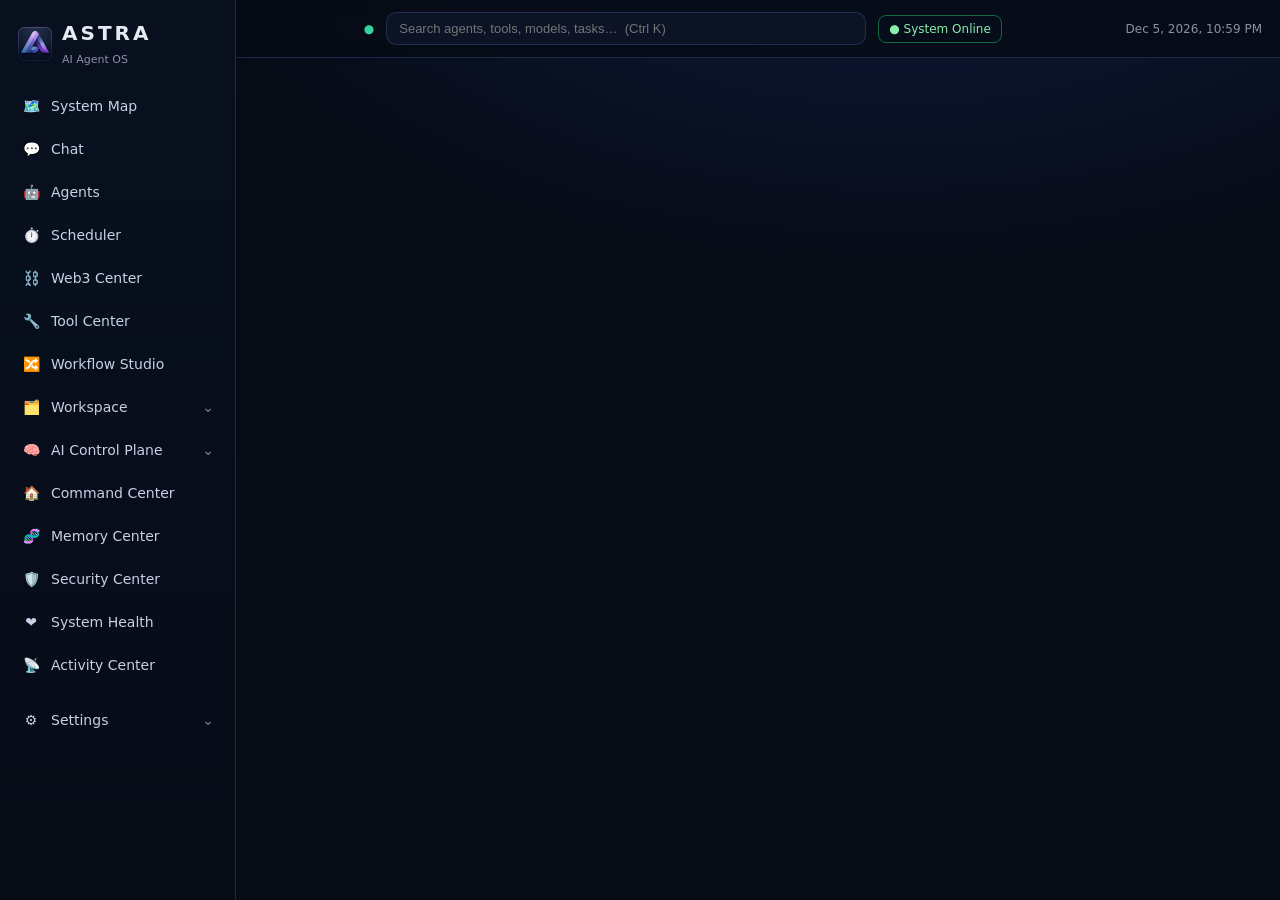
==== commit 2023dc9c: "feat(ui): redesign Web3 Center dashboard Presentation-only redesign of the Web3 Center view. Renders" ====
--- a/static/index.html
+++ b/static/index.html
@@ -9,6 +9,7 @@
 <link rel="stylesheet" href="/static/css/vendor/xterm.css">
 <link rel="stylesheet" href="/static/css/terminal.css">
 <link rel="stylesheet" href="/static/css/astra_os.css">
+<link rel="stylesheet" href="/static/css/web3_center.css">
 </head>
 <body>
 <aside id="os-sidebar" aria-label="Main navigation"></aside>
@@ -257,15 +258,7 @@
 
   <!-- ======== WALLET / WEB3 (core) ======== -->
   <section id="tab-web3" class="tabview">
-    <div class="panel">
-      <h3>⛓️ Web3 Transaction Safety</h3>
-      <p class="muted">Transaction mode (CONFIRM default), policy limits, ar
-        recent transactions er list. Kono secret ekhane show kora hoy na —
-        private key kokhono server theke bahir hoy na.</p>
-      <div id="web3-policy" class="list"><div class="empty">Loading…</div></div>
-      <h3 style="margin-top:16px">Recent transactions</h3>
-      <div id="web3-txs" class="list table"><div class="empty">Loading…</div></div>
-    </div>
+    <div id="w3-root"><div class="empty">Loading…</div></div>
   </section>
 
 </main>
@@ -276,6 +269,7 @@
 <script src="/static/js/chat_status.js"></script>
 <!-- safe chat message formatting (escaping + code blocks); before the core bundle -->
 <script src="/static/js/chat_format.js"></script>
+<script src="/static/js/web3_center.js"></script>
 <script src="/static/js/astra.js"></script>
 <script src="/static/js/vendor/xterm.js"></script>
 <script src="/static/js/vendor/xterm-addon-fit.js"></script>
--- a/static/css/astra_os.css
+++ b/static/css/astra_os.css
@@ -32,8 +32,7 @@
 .os-group.open > .os-item .chev { transform: rotate(180deg); }
 .os-group .os-children { display: none; }
 .os-group.open .os-children { display: block; }
-.os-quick { margin-top: 12px; border: 1px solid var(--os-line); border-radius: 12px; padding: 8px; }
-.os-quick h4 { margin: 2px 6px 6px; font-size: 13px; }
+.os-bottom { margin-top: 12px; }
 #os-scrim { display: none; }
 /* ---- topbar ---- */
 body.os .topbar { padding-left: 16px; gap: 12px; background: rgba(6, 11, 22, .85); border-bottom: 1px solid var(--os-line); backdrop-filter: blur(8px); }
--- a/static/css/web3_center.css
+++ b/static/css/web3_center.css
@@ -0,0 +1,72 @@
+/* Web3 Center dashboard. Every rule is scoped under #tab-web3 so no other
+ * Astra page can be affected. Dark, minimal, thin borders, purple/blue accent. */
+#tab-web3 .w3 {
+  --w3-bg: rgba(14, 20, 38, .78); --w3-line: rgba(110, 130, 220, .22); --w3-acc: #7c5cff; --w3-acc2: #4f8bff;
+  --w3-dim: #8a93b2; --w3-good: #22c55e; --w3-bad: #f87171; --w3-warn: #fbbf24;
+  display: flex; flex-direction: column; gap: 14px; color: #e8ecfa;
+}
+#tab-web3 .w3-head { display: flex; justify-content: space-between; align-items: center; gap: 12px; flex-wrap: wrap; }
+#tab-web3 .w3-head h2 { margin: 0; font-size: 26px; }
+#tab-web3 .w3-head p { margin: 2px 0 0; color: var(--w3-dim); font-size: 13px; }
+#tab-web3 .w3-acts, #tab-web3 .w3-tools { display: flex; gap: 8px; align-items: center; flex-wrap: wrap; }
+#tab-web3 .w3-tabs { display: flex; gap: 6px; overflow-x: auto; padding-bottom: 2px; }
+#tab-web3 .w3-tab { background: var(--w3-bg); border: 1px solid var(--w3-line); color: #c8d0ec; border-radius: 9px; padding: 8px 16px; cursor: pointer; font: inherit; white-space: nowrap; }
+#tab-web3 .w3-tab.on { background: linear-gradient(90deg, #5b45f0, #4f8bff); color: #fff; border-color: transparent; }
+#tab-web3 .w3-grid { display: grid; grid-template-columns: minmax(0, 1fr) 340px; gap: 14px; align-items: start; }
+#tab-web3 .w3-main, #tab-web3 .w3-side { display: flex; flex-direction: column; gap: 14px; min-width: 0; }
+#tab-web3 .w3-two { display: grid; grid-template-columns: 1fr 1fr; gap: 14px; }
+#tab-web3 .w3-card { background: var(--w3-bg); border: 1px solid var(--w3-line); border-radius: 14px; padding: 16px; min-width: 0; }
+#tab-web3 .w3-card h3 { margin: 0 0 10px; font-size: 16px; }
+#tab-web3 .w3-dim, #tab-web3 small { color: var(--w3-dim); font-weight: 400; }
+#tab-web3 small { display: block; font-size: 12px; }
+#tab-web3 .w3:not([data-view="overview"]) [data-sec] { display: none; }
+#tab-web3 .w3[data-view="wallets"] [data-sec~="wallets"], #tab-web3 .w3[data-view="assets"] [data-sec~="assets"],
+#tab-web3 .w3[data-view="transactions"] [data-sec~="transactions"], #tab-web3 .w3[data-view="networks"] [data-sec~="networks"],
+#tab-web3 .w3[data-view="agents"] [data-sec~="agents"] { display: block; }
+#tab-web3 .w3-portfolio { display: grid; grid-template-columns: minmax(0, 1fr) 260px; gap: 16px; background: linear-gradient(135deg, rgba(79, 60, 200, .28), var(--w3-bg) 60%); }
+#tab-web3 .w3-big { font-size: 40px; font-weight: 700; line-height: 1.1; }
+#tab-web3 .w3-note { color: var(--w3-dim); font-size: 12.5px; margin: 6px 0; }
+#tab-web3 .w3-chart-h { margin-top: 12px; color: var(--w3-dim); font-size: 12px; }
+#tab-web3 .w3-chart { width: 100%; height: 110px; display: block; }
+#tab-web3 .w3-stats { display: grid; grid-template-columns: 1fr 1fr; gap: 8px; align-content: start; }
+#tab-web3 .w3-stat { border: 1px solid var(--w3-line); border-radius: 12px; padding: 12px; background: rgba(8, 12, 26, .5); }
+#tab-web3 .w3-stat b { font-size: 22px; }
+#tab-web3 .w3-row { display: flex; justify-content: space-between; align-items: center; gap: 10px; flex-wrap: wrap; margin-bottom: 10px; }
+#tab-web3 .w3-row h3 { margin: 0; }
+#tab-web3 .w3-btn, #tab-web3 .w3-ico, #tab-web3 .w3-in, #tab-web3 .w3-pill {
+  background: rgba(8, 12, 26, .6); border: 1px solid var(--w3-line); color: #dfe5fb; border-radius: 9px; padding: 8px 12px; font: inherit; font-size: 13px; }
+#tab-web3 .w3-btn, #tab-web3 .w3-ico { cursor: pointer; }
+#tab-web3 .w3-btn:hover:not(:disabled), #tab-web3 .w3-ico:hover { border-color: var(--w3-acc); }
+#tab-web3 .w3-btn.primary { background: linear-gradient(90deg, #6a4cf5, #4f8bff); border-color: transparent; color: #fff; }
+#tab-web3 .w3-btn:disabled { opacity: .45; cursor: not-allowed; }
+#tab-web3 .w3-ico { padding: 7px 10px; } #tab-web3 .w3-ico.on, #tab-web3 .w3-pill.on { border-color: var(--w3-acc); background: rgba(124, 92, 255, .25); }
+#tab-web3 .w3-wallets.grid { display: grid; grid-template-columns: repeat(auto-fill, minmax(190px, 1fr)); gap: 10px; }
+#tab-web3 .w3-wallets.list { display: flex; flex-direction: column; gap: 8px; }
+#tab-web3 .w3-wallet { display: grid; grid-template-columns: auto 1fr; gap: 4px 10px; align-items: center; text-align: left; cursor: pointer; font: inherit; color: inherit;
+  background: rgba(8, 12, 26, .55); border: 1px solid var(--w3-line); border-radius: 12px; padding: 12px; }
+#tab-web3 .w3-wallet.sel { border-color: var(--w3-acc); box-shadow: 0 0 0 1px var(--w3-acc), 0 0 18px rgba(124, 92, 255, .3); }
+#tab-web3 .w3-wval { grid-column: 1 / -1; font-size: 20px; font-weight: 600; }
+#tab-web3 .w3-av, #tab-web3 .w3-chain { display: inline-grid; place-items: center; width: 34px; height: 34px; border-radius: 50%; font-size: 12px; font-weight: 700; background: linear-gradient(135deg, #5b45f0, #4f8bff); color: #fff; }
+#tab-web3 .w3-av.lg { width: 48px; height: 48px; font-size: 15px; }
+#tab-web3 .w3-thead { display: grid; grid-template-columns: 1.4fr 1fr 1fr 1fr .8fr; gap: 8px; color: var(--w3-dim); font-size: 12px; padding: 8px 6px; border-bottom: 1px solid var(--w3-line); }
+#tab-web3 .w3-empty { color: var(--w3-dim); font-size: 13px; padding: 16px 8px; text-align: center; line-height: 1.5; }
+#tab-web3 .w3-empty .w3-btn { margin-top: 10px; }
+#tab-web3 .w3-tx, #tab-web3 .w3-net { display: grid; grid-template-columns: auto 1fr auto; gap: 10px; align-items: center; padding: 9px 4px; border-bottom: 1px solid rgba(110, 130, 220, .12); }
+#tab-web3 .w3-net { width: 100%; background: none; border-width: 0 0 1px; color: inherit; font: inherit; text-align: left; cursor: pointer; }
+#tab-web3 .w3-net.sel { background: rgba(124, 92, 255, .12); }
+#tab-web3 .w3-ta { text-align: right; font-weight: 600; font-size: 13px; }
+#tab-web3 .w3-st { display: block; font-style: normal; font-size: 11px; font-weight: 500; color: var(--w3-warn); }
+#tab-web3 .w3-net .w3-st { display: inline-block; } #tab-web3 .w3-st.good { color: var(--w3-good); } #tab-web3 .w3-st.bad { color: var(--w3-bad); }
+#tab-web3 .w3-active { display: flex; gap: 12px; align-items: center; margin-bottom: 12px; }
+#tab-web3 .w3-qa, #tab-web3 .w3-actions { display: grid; grid-template-columns: repeat(4, 1fr); gap: 8px; }
+#tab-web3 .w3-actions { grid-template-columns: 1fr 1fr; }
+#tab-web3 .w3-action { text-align: left; cursor: pointer; font: inherit; color: inherit; background: rgba(8, 12, 26, .55); border: 1px solid var(--w3-line); border-radius: 12px; padding: 12px; }
+#tab-web3 .w3-action:hover { border-color: var(--w3-acc); }
+#tab-web3 .w3-toast { position: fixed; bottom: 22px; right: 22px; background: #1b2242; border: 1px solid var(--w3-acc); border-radius: 9px; padding: 8px 14px; opacity: 0; pointer-events: none; transition: opacity .2s; }
+#tab-web3 .w3-toast.on { opacity: 1; }
+@media (max-width: 1100px) { #tab-web3 .w3-grid { grid-template-columns: 1fr; } }
+@media (max-width: 720px) {
+  #tab-web3 .w3-two, #tab-web3 .w3-portfolio { grid-template-columns: 1fr; }
+  #tab-web3 .w3-big { font-size: 32px; } #tab-web3 .w3-qa { grid-template-columns: repeat(2, 1fr); }
+}
+#tab-web3 .w3-wallets > .w3-empty { grid-column: 1 / -1; }
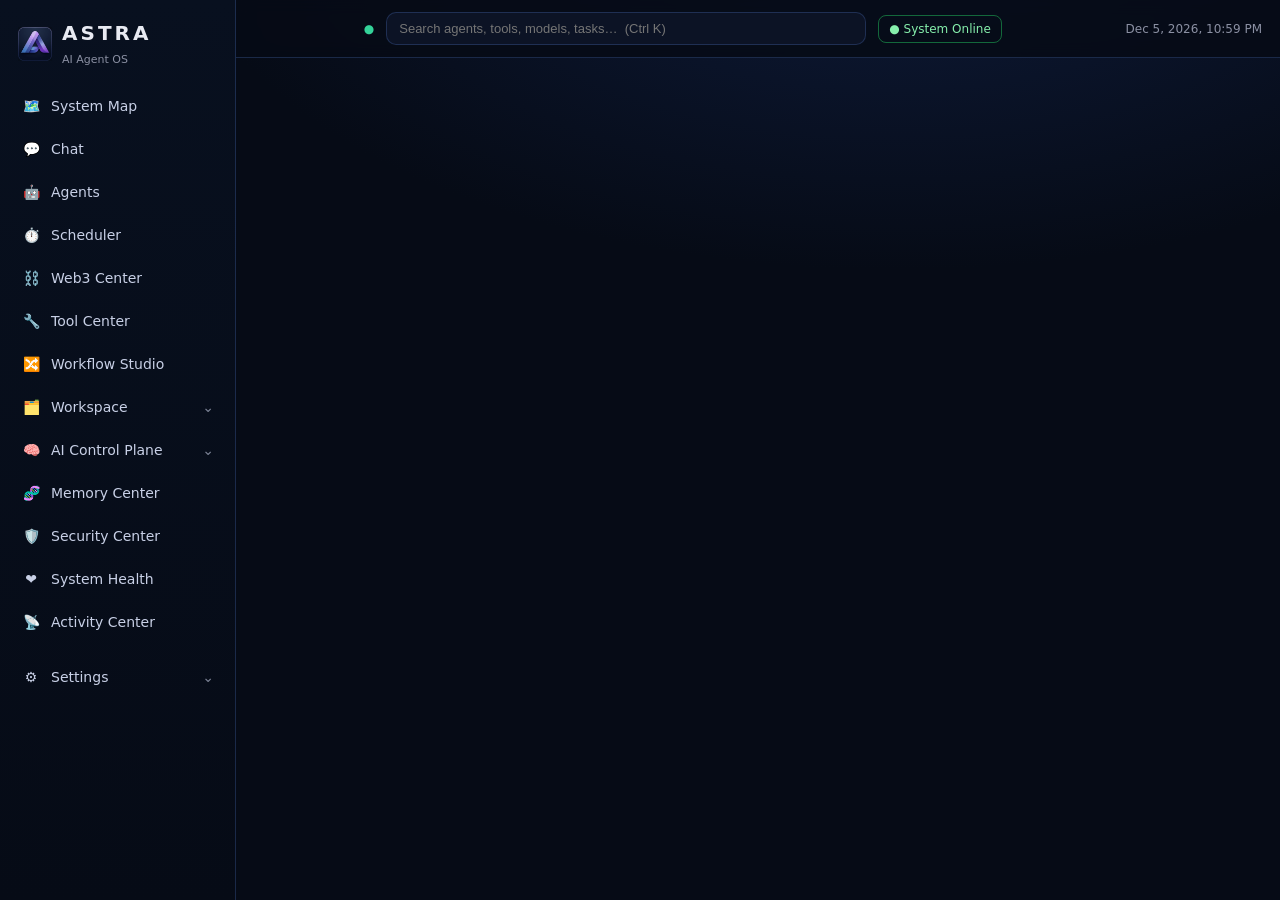
==== commit 47c7b6f5: "feat(system-health): implement the ASTRA System Health page matching the reference UI Replace the ol" ====
--- a/static/index.html
+++ b/static/index.html
@@ -10,6 +10,8 @@
 <link rel="stylesheet" href="/static/css/terminal.css">
 <link rel="stylesheet" href="/static/css/astra_os.css">
 <link rel="stylesheet" href="/static/css/web3_center.css">
+<link rel="stylesheet" href="/static/css/tool_center.css">
+<link rel="stylesheet" href="/static/css/system_health.css">
 </head>
 <body>
 <aside id="os-sidebar" aria-label="Main navigation"></aside>
@@ -31,9 +33,16 @@
     <div id="dash-blocks" class="dash-blocks"></div>
   </section>
 
-  <!-- ======== COMMAND CENTER + SYSTEM MAP (static/js/astra_os.js) ======== -->
+  <!-- ======== SYSTEM HEALTH (static/js/system_health.js, on the
+       `command-center` tabview so the /command-center route keeps working)
+       + SYSTEM MAP (static/js/astra_os.js) ======== -->
   <section id="tab-command-center" class="tabview"></section>
   <section id="tab-system-map" class="tabview"></section>
+
+  <!-- ======== TOOL CENTER (static/js/tool_center.js) ========
+       Dedicated tool-browsing page over the ONE /api/tools registry. The
+       System Map keeps its own Tool System node; this is a separate view. -->
+  <section id="tab-tool-center" class="tabview"></section>
 
   <!-- plugin tabviews are created dynamically by astra.js -->
 
@@ -278,5 +287,7 @@
 <script src="/static/js/workflow.js"></script>
 <script src="/static/js/system_map_model.js"></script>
 <script src="/static/js/astra_os.js"></script>
+<script src="/static/js/tool_center.js"></script>
+<script src="/static/js/system_health.js"></script>
 </body>
 </html>
--- a/static/css/web3_center.css
+++ b/static/css/web3_center.css
@@ -1,72 +1,233 @@
-/* Web3 Center dashboard. Every rule is scoped under #tab-web3 so no other
- * Astra page can be affected. Dark, minimal, thin borders, purple/blue accent. */
+/* Web3 Center dashboard. Every rule is scoped under #tab-web3 (or #view:has(#tab-web3.active))
+ * so no other Astra page can be affected. Dense wallet-dashboard composition:
+ * main column (header, tabs, portfolio, wallets, assets | transactions) + 340px
+ * right rail (active wallet, agent actions, networks, safety). Dark navy, thin
+ * borders, purple/blue accent. */
+/* the shell caps <main> at 1080px; give this one tab the full viewport (same
+ * pattern the Workflow Studio tab already uses) */
+#view:has(#tab-web3.active) { max-width: none; margin: 0; padding: 14px 18px 28px; }
+
 #tab-web3 .w3 {
-  --w3-bg: rgba(14, 20, 38, .78); --w3-line: rgba(110, 130, 220, .22); --w3-acc: #7c5cff; --w3-acc2: #4f8bff;
-  --w3-dim: #8a93b2; --w3-good: #22c55e; --w3-bad: #f87171; --w3-warn: #fbbf24;
-  display: flex; flex-direction: column; gap: 14px; color: #e8ecfa;
-}
-#tab-web3 .w3-head { display: flex; justify-content: space-between; align-items: center; gap: 12px; flex-wrap: wrap; }
-#tab-web3 .w3-head h2 { margin: 0; font-size: 26px; }
-#tab-web3 .w3-head p { margin: 2px 0 0; color: var(--w3-dim); font-size: 13px; }
+  --w3-bg: rgba(13, 19, 38, .86); --w3-in: rgba(7, 11, 24, .7); --w3-line: rgba(110, 130, 220, .2);
+  --w3-acc: #7c5cff; --w3-acc2: #4f8bff; --w3-dim: #8a93b2; --w3-good: #22c55e; --w3-bad: #f87171; --w3-warn: #fbbf24;
+  display: grid; grid-template-columns: minmax(0, 1fr) 340px; gap: 12px; align-items: start; color: #e8ecfa; font-size: 13px;
+}
+#tab-web3 .w3-main, #tab-web3 .w3-side { display: flex; flex-direction: column; gap: 12px; min-width: 0; }
+#tab-web3 [hidden] { display: none !important; }
+#tab-web3 .w3-card { background: var(--w3-bg); border: 1px solid var(--w3-line); border-radius: 14px; padding: 14px; min-width: 0; }
+#tab-web3 .w3-card h3 { margin: 0 0 10px; font-size: 15px; display: flex; align-items: center; gap: 8px; }
+#tab-web3 .w3-h3i { font-style: normal; color: var(--w3-acc2); }
+#tab-web3 small { display: block; font-size: 11.5px; color: var(--w3-dim); font-weight: 400; }
+#tab-web3 .w3-dim { color: var(--w3-dim); font-weight: 400; }
+#tab-web3 .w3-note { color: var(--w3-dim); font-size: 11.5px; margin: -4px 0 8px; }
+#tab-web3 .w3-empty { color: var(--w3-dim); font-size: 12.5px; padding: 12px 8px; text-align: center; line-height: 1.5; }
+#tab-web3 .w3-empty .w3-btn { margin-top: 8px; }
+
+/* header + nav */
+#tab-web3 .w3-head { display: flex; align-items: center; gap: 12px; flex-wrap: wrap; }
+#tab-web3 .w3-logo { font-size: 30px; line-height: 1; }
+#tab-web3 .w3-ht { flex: 1 1 260px; min-width: 0; }
+#tab-web3 .w3-head h2 { margin: 0; font-size: 24px; line-height: 1.15; }
+#tab-web3 .w3-head p { margin: 2px 0 0; color: var(--w3-dim); font-size: 12.5px; }
 #tab-web3 .w3-acts, #tab-web3 .w3-tools { display: flex; gap: 8px; align-items: center; flex-wrap: wrap; }
-#tab-web3 .w3-tabs { display: flex; gap: 6px; overflow-x: auto; padding-bottom: 2px; }
-#tab-web3 .w3-tab { background: var(--w3-bg); border: 1px solid var(--w3-line); color: #c8d0ec; border-radius: 9px; padding: 8px 16px; cursor: pointer; font: inherit; white-space: nowrap; }
-#tab-web3 .w3-tab.on { background: linear-gradient(90deg, #5b45f0, #4f8bff); color: #fff; border-color: transparent; }
-#tab-web3 .w3-grid { display: grid; grid-template-columns: minmax(0, 1fr) 340px; gap: 14px; align-items: start; }
-#tab-web3 .w3-main, #tab-web3 .w3-side { display: flex; flex-direction: column; gap: 14px; min-width: 0; }
-#tab-web3 .w3-two { display: grid; grid-template-columns: 1fr 1fr; gap: 14px; }
-#tab-web3 .w3-card { background: var(--w3-bg); border: 1px solid var(--w3-line); border-radius: 14px; padding: 16px; min-width: 0; }
-#tab-web3 .w3-card h3 { margin: 0 0 10px; font-size: 16px; }
-#tab-web3 .w3-dim, #tab-web3 small { color: var(--w3-dim); font-weight: 400; }
-#tab-web3 small { display: block; font-size: 12px; }
-#tab-web3 .w3:not([data-view="overview"]) [data-sec] { display: none; }
-#tab-web3 .w3[data-view="wallets"] [data-sec~="wallets"], #tab-web3 .w3[data-view="assets"] [data-sec~="assets"],
-#tab-web3 .w3[data-view="transactions"] [data-sec~="transactions"], #tab-web3 .w3[data-view="networks"] [data-sec~="networks"],
-#tab-web3 .w3[data-view="agents"] [data-sec~="agents"] { display: block; }
-#tab-web3 .w3-portfolio { display: grid; grid-template-columns: minmax(0, 1fr) 260px; gap: 16px; background: linear-gradient(135deg, rgba(79, 60, 200, .28), var(--w3-bg) 60%); }
-#tab-web3 .w3-big { font-size: 40px; font-weight: 700; line-height: 1.1; }
-#tab-web3 .w3-note { color: var(--w3-dim); font-size: 12.5px; margin: 6px 0; }
-#tab-web3 .w3-chart-h { margin-top: 12px; color: var(--w3-dim); font-size: 12px; }
-#tab-web3 .w3-chart { width: 100%; height: 110px; display: block; }
-#tab-web3 .w3-stats { display: grid; grid-template-columns: 1fr 1fr; gap: 8px; align-content: start; }
-#tab-web3 .w3-stat { border: 1px solid var(--w3-line); border-radius: 12px; padding: 12px; background: rgba(8, 12, 26, .5); }
-#tab-web3 .w3-stat b { font-size: 22px; }
+#tab-web3 .w3-tabs { display: flex; gap: 4px; overflow-x: auto; padding: 4px; background: var(--w3-bg); border: 1px solid var(--w3-line); border-radius: 12px; }
+#tab-web3 .w3-tab { display: inline-flex; align-items: center; gap: 7px; background: none; border: 0; color: #c8d0ec; border-radius: 9px; padding: 8px 15px; cursor: pointer; font: inherit; white-space: nowrap; }
+#tab-web3 .w3-tab i { font-style: normal; opacity: .8; }
+#tab-web3 .w3-tab:hover { background: rgba(124, 92, 255, .12); }
+#tab-web3 .w3-tab.on { background: linear-gradient(90deg, #6a4cf5, #4f8bff); color: #fff; box-shadow: 0 0 14px rgba(124, 92, 255, .35); }
+
+/* controls */
+#tab-web3 .w3-btn, #tab-web3 .w3-ico, #tab-web3 .w3-in, #tab-web3 .w3-pill, #tab-web3 .w3-rng {
+  background: var(--w3-in); border: 1px solid var(--w3-line); color: #dfe5fb; border-radius: 9px; padding: 7px 12px; font: inherit; font-size: 12.5px; }
+#tab-web3 .w3-btn, #tab-web3 .w3-ico, #tab-web3 .w3-pill, #tab-web3 .w3-rng { cursor: pointer; }
+#tab-web3 .w3-btn { display: inline-flex; align-items: center; justify-content: center; gap: 7px; white-space: nowrap; }
+#tab-web3 .w3-btn:hover:not(:disabled), #tab-web3 .w3-ico:hover, #tab-web3 .w3-action:hover:not(:disabled) { border-color: var(--w3-acc); }
+#tab-web3 .w3-btn.primary { background: linear-gradient(90deg, #6a4cf5, #4f8bff); border-color: transparent; color: #fff; }
+#tab-web3 .w3-btn:disabled, #tab-web3 .w3-action:disabled, #tab-web3 select:disabled { opacity: .5; cursor: not-allowed; }
+#tab-web3 .w3-ico { padding: 6px 10px; line-height: 1; }
+#tab-web3 .w3-ico.flat { background: none; border: 0; padding: 2px 4px; color: var(--w3-dim); }
+#tab-web3 .w3-ico.on, #tab-web3 .w3-pill.on, #tab-web3 .w3-rng.on { border-color: var(--w3-acc); background: rgba(124, 92, 255, .3); color: #fff; }
+#tab-web3 .w3-pills, #tab-web3 .w3-ranges { display: inline-flex; gap: 2px; padding: 2px; background: var(--w3-in); border: 1px solid var(--w3-line); border-radius: 10px; }
+#tab-web3 .w3-pills .w3-pill, #tab-web3 .w3-rng { border: 0; background: none; padding: 5px 11px; border-radius: 8px; }
+#tab-web3 .w3-pills .w3-pill.on, #tab-web3 .w3-rng.on { background: linear-gradient(90deg, #5b45f0, #4f8bff); }
+#tab-web3 .w3-search { min-width: 190px; }
+/* button glyphs (kept in CSS so the button label stays plain text) */
+#tab-web3 .ic-imp { --ic: "⤓"; } #tab-web3 .ic-cre { --ic: "▣"; } #tab-web3 .ic-grp { --ic: "▦"; } #tab-web3 .ic-plus { --ic: "+"; }
+#tab-web3 .ic-send { --ic: "↗"; } #tab-web3 .ic-recv { --ic: "⤓"; } #tab-web3 .ic-swap { --ic: "⇄"; } #tab-web3 .ic-brg { --ic: "⛓"; }
+#tab-web3 .ic-buy { --ic: "▣"; } #tab-web3 .ic-sell { --ic: "▤"; } #tab-web3 .ic-stk { --ic: "✦"; } #tab-web3 .ic-bal { --ic: "◎"; }
+#tab-web3 .w3-btn[class*="ic-"]::before { content: var(--ic); color: var(--w3-acc2); font-size: 14px; line-height: 1; }
+#tab-web3 .w3-btn.primary[class*="ic-"]::before { color: #fff; }
+
+/* portfolio */
+#tab-web3 .w3-portfolio { display: grid; grid-template-columns: minmax(0, 1fr) 250px; gap: 14px; padding: 14px 16px; min-height: 172px;
+  background: linear-gradient(135deg, rgba(79, 60, 200, .3), var(--w3-bg) 62%); }
+#tab-web3 .w3-pf-top { display: flex; justify-content: space-between; align-items: center; gap: 8px; }
+#tab-web3 .w3-pf-top h3 { margin: 0; font-size: 17px; font-weight: 500; }
+#tab-web3 .w3-eye { font-style: normal; color: var(--w3-dim); font-size: 14px; }
+#tab-web3 .w3-pf-l { position: relative; min-width: 0; min-height: 150px; }
+#tab-web3 .w3-pf-top, #tab-web3 .w3-big, #tab-web3 .w3-delta { position: relative; z-index: 1; }
+#tab-web3 .w3-big { font-size: 36px; font-weight: 700; line-height: 1.1; margin-top: 2px; }
+#tab-web3 .w3-delta { margin: 2px 0 0; color: var(--w3-dim); font-size: 12px; }
+#tab-web3 .w3-chart { position: absolute; left: 0; right: 0; bottom: 0; width: 100%; height: 92px; display: block; pointer-events: none; }
+#tab-web3 .w3-stats { display: grid; grid-template-columns: 1fr 1fr; gap: 8px; align-content: center; }
+#tab-web3 .w3-stat { display: flex; align-items: center; gap: 10px; border: 1px solid var(--w3-line); border-radius: 12px; padding: 10px; background: rgba(8, 12, 26, .55); }
+#tab-web3 .w3-stat i { font-style: normal; display: grid; place-items: center; width: 34px; height: 34px; border-radius: 9px; background: rgba(79, 139, 255, .18); color: #7fa8ff; font-size: 16px; }
+#tab-web3 .w3-stat b { font-size: 20px; line-height: 1.1; }
+
+/* wallets */
 #tab-web3 .w3-row { display: flex; justify-content: space-between; align-items: center; gap: 10px; flex-wrap: wrap; margin-bottom: 10px; }
-#tab-web3 .w3-row h3 { margin: 0; }
-#tab-web3 .w3-btn, #tab-web3 .w3-ico, #tab-web3 .w3-in, #tab-web3 .w3-pill {
-  background: rgba(8, 12, 26, .6); border: 1px solid var(--w3-line); color: #dfe5fb; border-radius: 9px; padding: 8px 12px; font: inherit; font-size: 13px; }
-#tab-web3 .w3-btn, #tab-web3 .w3-ico { cursor: pointer; }
-#tab-web3 .w3-btn:hover:not(:disabled), #tab-web3 .w3-ico:hover { border-color: var(--w3-acc); }
-#tab-web3 .w3-btn.primary { background: linear-gradient(90deg, #6a4cf5, #4f8bff); border-color: transparent; color: #fff; }
-#tab-web3 .w3-btn:disabled { opacity: .45; cursor: not-allowed; }
-#tab-web3 .w3-ico { padding: 7px 10px; } #tab-web3 .w3-ico.on, #tab-web3 .w3-pill.on { border-color: var(--w3-acc); background: rgba(124, 92, 255, .25); }
-#tab-web3 .w3-wallets.grid { display: grid; grid-template-columns: repeat(auto-fill, minmax(190px, 1fr)); gap: 10px; }
+#tab-web3 .w3-row h3 { margin: 0; font-size: 16px; }
+#tab-web3 .w3-wallets.grid { display: grid; grid-template-columns: repeat(auto-fill, minmax(156px, 1fr)); gap: 10px; }
 #tab-web3 .w3-wallets.list { display: flex; flex-direction: column; gap: 8px; }
-#tab-web3 .w3-wallet { display: grid; grid-template-columns: auto 1fr; gap: 4px 10px; align-items: center; text-align: left; cursor: pointer; font: inherit; color: inherit;
-  background: rgba(8, 12, 26, .55); border: 1px solid var(--w3-line); border-radius: 12px; padding: 12px; }
-#tab-web3 .w3-wallet.sel { border-color: var(--w3-acc); box-shadow: 0 0 0 1px var(--w3-acc), 0 0 18px rgba(124, 92, 255, .3); }
-#tab-web3 .w3-wval { grid-column: 1 / -1; font-size: 20px; font-weight: 600; }
-#tab-web3 .w3-av, #tab-web3 .w3-chain { display: inline-grid; place-items: center; width: 34px; height: 34px; border-radius: 50%; font-size: 12px; font-weight: 700; background: linear-gradient(135deg, #5b45f0, #4f8bff); color: #fff; }
-#tab-web3 .w3-av.lg { width: 48px; height: 48px; font-size: 15px; }
-#tab-web3 .w3-thead { display: grid; grid-template-columns: 1.4fr 1fr 1fr 1fr .8fr; gap: 8px; color: var(--w3-dim); font-size: 12px; padding: 8px 6px; border-bottom: 1px solid var(--w3-line); }
-#tab-web3 .w3-empty { color: var(--w3-dim); font-size: 13px; padding: 16px 8px; text-align: center; line-height: 1.5; }
-#tab-web3 .w3-empty .w3-btn { margin-top: 10px; }
-#tab-web3 .w3-tx, #tab-web3 .w3-net { display: grid; grid-template-columns: auto 1fr auto; gap: 10px; align-items: center; padding: 9px 4px; border-bottom: 1px solid rgba(110, 130, 220, .12); }
-#tab-web3 .w3-net { width: 100%; background: none; border-width: 0 0 1px; color: inherit; font: inherit; text-align: left; cursor: pointer; }
-#tab-web3 .w3-net.sel { background: rgba(124, 92, 255, .12); }
-#tab-web3 .w3-ta { text-align: right; font-weight: 600; font-size: 13px; }
+#tab-web3 .w3-wallet { display: flex; flex-direction: column; gap: 5px; min-width: 0; text-align: left; cursor: pointer; font: inherit; color: inherit;
+  background: rgba(8, 12, 26, .6); border: 1px solid var(--w3-line); border-radius: 12px; padding: 11px; }
+#tab-web3 .w3-wallet:hover { border-color: rgba(124, 92, 255, .6); }
+#tab-web3 .w3-wallet.sel { border: 2px solid var(--w3-acc); padding: 10px; box-shadow: 0 0 18px rgba(124, 92, 255, .35); }
+#tab-web3 .w3-wallet { position: relative; }
+#tab-web3 .w3-wtop { display: flex; align-items: center; gap: 8px; min-width: 0; }
+#tab-web3 .w3-wtop .w3-av { width: 26px; height: 26px; font-size: 10.5px; }
+#tab-web3 .w3-wname { font-weight: 600; flex: 1; min-width: 0; font-size: 12px; white-space: nowrap; overflow: hidden; text-overflow: ellipsis; }
+#tab-web3 .w3-wname small { overflow: hidden; text-overflow: ellipsis; font-size: 10.5px; }
+#tab-web3 .w3-dot { position: absolute; top: 9px; right: 9px; width: 8px; height: 8px; border-radius: 50%; background: var(--w3-good); box-shadow: 0 0 8px var(--w3-good); }
+#tab-web3 .w3-wval { font-size: 19px; font-weight: 700; line-height: 1.15; }
+#tab-web3 .w3-wval small { display: block; font-size: 10.5px; font-weight: 400; }
+#tab-web3 .w3-spark { height: 14px; border-bottom: 1px dashed rgba(124, 92, 255, .4); background: linear-gradient(180deg, transparent, rgba(124, 92, 255, .1)); border-radius: 4px; }
+#tab-web3 .w3-wchains { display: flex; align-items: center; gap: 4px; min-height: 22px; }
+#tab-web3 .w3-more { font-style: normal; color: var(--w3-dim); font-size: 11.5px; margin-left: 2px; }
+#tab-web3 .w3-addw { flex-direction: column; min-height: 100px; border: 1px dashed rgba(124, 92, 255, .45); border-radius: 12px; background: rgba(8, 12, 26, .35); }
+#tab-web3 .w3-addw b { font-size: 26px; font-weight: 400; }
+#tab-web3 .w3-wallets.list .w3-wallet { display: grid; grid-template-columns: 1.3fr 1fr auto auto; align-items: center; }
+#tab-web3 .w3-wallets.list .w3-spark { display: none; }
+#tab-web3 .w3-wallets.list .w3-addw { min-height: 44px; flex-direction: row; }
+#tab-web3 .w3-wallets > .w3-empty { grid-column: 1 / -1; }
+/* Astra Wallets: collapsible wallet groups (header toggles; numbered members) */
+#tab-web3 .w3-wallets .w3-group { grid-column: 1 / -1; display: flex; flex-direction: column; gap: 6px; }
+#tab-web3 .w3-ghead { display: flex; align-items: center; gap: 8px; width: 100%; text-align: left; cursor: pointer; font: inherit; color: inherit;
+  background: rgba(8, 12, 26, .55); border: 1px solid var(--w3-line); border-radius: 12px; padding: 9px 12px; }
+#tab-web3 .w3-ghead:hover, #tab-web3 .w3-group.open > .w3-ghead { border-color: rgba(124, 92, 255, .6); }
+#tab-web3 .w3-ghead b { flex: 1; min-width: 0; font-size: 13px; font-weight: 600; overflow: hidden; text-overflow: ellipsis; white-space: nowrap; }
+#tab-web3 .w3-ghead small { color: var(--w3-dim); font-size: 11px; }
+#tab-web3 .w3-ghead i { font-style: normal; font-size: 11px; color: var(--w3-dim); }
+#tab-web3 .w3-gbody { display: flex; flex-direction: column; gap: 6px; padding-left: 14px; }
+#tab-web3 .w3-wallets .w3-wallet.w3-gitem { display: flex; flex-direction: row; align-items: center; gap: 10px; width: 100%; }
+#tab-web3 .w3-gnum { flex: none; min-width: 22px; color: var(--w3-dim); font-size: 12px; font-weight: 600; }
+#tab-web3 .w3-gitem .w3-wname small { display: block; }
+#tab-web3 .w3-av, #tab-web3 .w3-chain { display: inline-grid; place-items: center; flex: none; width: 30px; height: 30px; border-radius: 50%; font-size: 11.5px; font-weight: 700; font-style: normal; background: linear-gradient(135deg, #5b45f0, #4f8bff); color: #fff; }
+#tab-web3 .w3-chain.sm { width: 22px; height: 22px; font-size: 10px; }
+#tab-web3 .w3-av.lg { width: 52px; height: 52px; font-size: 16px; }
+
+/* assets | transactions */
+#tab-web3 .w3-two { display: grid; grid-template-columns: minmax(0, 1.2fr) minmax(0, 1fr); gap: 12px; align-items: stretch; }
+#tab-web3 .w3-two:has(> [hidden]) { grid-template-columns: minmax(0, 1fr); }
+#tab-web3 .w3-txs, #tab-web3 .w3-abody { max-height: 214px; overflow-y: auto; }
+#tab-web3 .w3-thead, #tab-web3 .w3-trow { display: grid; grid-template-columns: 1.5fr 1fr 1fr 1fr .7fr; gap: 8px; align-items: center; padding: 6px 6px; }
+#tab-web3 .w3-thead { color: var(--w3-dim); font-size: 11.5px; background: rgba(8, 12, 26, .55); border-radius: 8px; }
+#tab-web3 .w3-trow { border-bottom: 1px solid rgba(110, 130, 220, .1); color: var(--w3-dim); }
+#tab-web3 .w3-tk { display: flex; align-items: center; gap: 8px; min-width: 0; color: #e8ecfa; }
+#tab-web3 .w3-tk small { display: inline; }
+#tab-web3 .w3-tx { display: grid; grid-template-columns: auto 1fr auto; gap: 10px; align-items: center; padding: 6px 4px; border-bottom: 1px solid rgba(110, 130, 220, .1); }
+#tab-web3 .w3-tx .w3-chain { background: rgba(248, 113, 113, .16); color: var(--w3-bad); }
+#tab-web3 .w3-tm { font-weight: 500; min-width: 0; overflow: hidden; text-overflow: ellipsis; }
+#tab-web3 .w3-ta { text-align: right; font-weight: 600; font-size: 12.5px; color: var(--w3-bad); white-space: nowrap; }
 #tab-web3 .w3-st { display: block; font-style: normal; font-size: 11px; font-weight: 500; color: var(--w3-warn); }
-#tab-web3 .w3-net .w3-st { display: inline-block; } #tab-web3 .w3-st.good { color: var(--w3-good); } #tab-web3 .w3-st.bad { color: var(--w3-bad); }
-#tab-web3 .w3-active { display: flex; gap: 12px; align-items: center; margin-bottom: 12px; }
-#tab-web3 .w3-qa, #tab-web3 .w3-actions { display: grid; grid-template-columns: repeat(4, 1fr); gap: 8px; }
-#tab-web3 .w3-actions { grid-template-columns: 1fr 1fr; }
-#tab-web3 .w3-action { text-align: left; cursor: pointer; font: inherit; color: inherit; background: rgba(8, 12, 26, .55); border: 1px solid var(--w3-line); border-radius: 12px; padding: 12px; }
-#tab-web3 .w3-action:hover { border-color: var(--w3-acc); }
-#tab-web3 .w3-toast { position: fixed; bottom: 22px; right: 22px; background: #1b2242; border: 1px solid var(--w3-acc); border-radius: 9px; padding: 8px 14px; opacity: 0; pointer-events: none; transition: opacity .2s; }
+#tab-web3 .w3-st.good { color: var(--w3-good); } #tab-web3 .w3-st.bad { color: var(--w3-bad); }
+
+/* right rail */
+#tab-web3 .w3-active { display: flex; gap: 12px; align-items: center; padding: 10px; margin-bottom: 8px; border: 1px solid var(--w3-line); border-radius: 12px; background: rgba(8, 12, 26, .55); }
+#tab-web3 .w3-aw { min-width: 0; flex: 1; } #tab-web3 .w3-aw b { font-size: 14px; }
+#tab-web3 .w3-aw .w3-wval { font-size: 22px; margin-top: 2px; }
+#tab-web3 .w3-qa { display: grid; grid-template-columns: repeat(4, 1fr); gap: 6px; margin-bottom: 8px; }
+#tab-web3 .w3-qa .w3-btn { flex-direction: column; gap: 4px; padding: 8px 2px; font-size: 12px; }
+#tab-web3 .w3-qa .w3-btn::before { font-size: 18px !important; }
+#tab-web3 .w3-netsel { width: 100%; padding: 8px 12px; }
+#tab-web3 .w3-actions { display: grid; grid-template-columns: 1fr 1fr; gap: 8px; }
+#tab-web3 .w3-action { display: flex; align-items: center; gap: 8px; text-align: left; cursor: pointer; font: inherit; color: inherit; background: rgba(8, 12, 26, .55); border: 1px solid var(--w3-line); border-radius: 11px; padding: 7px; min-width: 0; }
+#tab-web3 .w3-action > span:last-child { min-width: 0; }
+#tab-web3 .w3-action b, #tab-web3 .w3-action small { display: block; overflow: hidden; text-overflow: ellipsis; }
+#tab-web3 .w3-action small { white-space: nowrap; } #tab-web3 .w3-action b { line-height: 1.2; }
+#tab-web3 .w3-action b { font-size: 12px; font-weight: 600; } #tab-web3 .w3-action small { font-size: 10.5px; }
+#tab-web3 .w3-aic { flex: none; display: grid; place-items: center; width: 26px; height: 26px; border-radius: 8px; font-style: normal; font-size: 13px; background: rgba(124, 92, 255, .22); color: #b4a3ff; }
+#tab-web3 .w3-nets { display: grid; grid-template-columns: 1fr 1fr; gap: 6px; }
+#tab-web3 .w3-net { display: flex; align-items: center; gap: 8px; text-align: left; cursor: pointer; font: inherit; color: inherit; min-width: 0;
+  background: rgba(8, 12, 26, .5); border: 1px solid var(--w3-line); border-radius: 10px; padding: 7px 8px; }
+#tab-web3 .w3-net > span:nth-child(2) { flex: 1; min-width: 0; font-size: 12px; }
+#tab-web3 .w3-net small { display: none; font-size: 10px; white-space: nowrap; overflow: hidden; text-overflow: ellipsis; }
+#tab-web3 .w3-net .w3-st { display: none; }
+#tab-web3 .w3-net::after { content: ""; width: 7px; height: 7px; border-radius: 50%; background: var(--w3-good); box-shadow: 0 0 6px var(--w3-good); flex: none; }
+#tab-web3 .w3-net.sel { border-color: var(--w3-acc); background: rgba(124, 92, 255, .16); }
+#tab-web3 .w3-kv { display: grid; grid-template-columns: auto 1fr; gap: 3px 12px; font-size: 12px; }
+#tab-web3 .w3-kv span { color: var(--w3-dim); } #tab-web3 .w3-kv b { font-weight: 500; text-align: right; }
+
+#tab-web3 .w3-toast { position: fixed; bottom: 22px; right: 22px; background: #1b2242; border: 1px solid var(--w3-acc); border-radius: 9px; padding: 8px 14px; opacity: 0; pointer-events: none; transition: opacity .2s; z-index: 60; }
 #tab-web3 .w3-toast.on { opacity: 1; }
-@media (max-width: 1100px) { #tab-web3 .w3-grid { grid-template-columns: 1fr; } }
-@media (max-width: 720px) {
-  #tab-web3 .w3-two, #tab-web3 .w3-portfolio { grid-template-columns: 1fr; }
-  #tab-web3 .w3-big { font-size: 32px; } #tab-web3 .w3-qa { grid-template-columns: repeat(2, 1fr); }
-}
-#tab-web3 .w3-wallets > .w3-empty { grid-column: 1 / -1; }
+
+/* wallet dialogs: Import Wallet / Create Wallet / Astra Wallets */
+#tab-web3 .w3-modal { position: fixed; inset: 0; z-index: 60; display: grid; place-items: center; padding: 16px; background: rgba(4, 7, 18, .68); }
+#tab-web3 .w3-mbox { width: min(540px, 100%); max-height: 88vh; overflow-y: auto; background: #0d1326; border: 1px solid var(--w3-line); border-radius: 14px; padding: 16px; box-shadow: 0 18px 60px rgba(0, 0, 0, .55); }
+#tab-web3 .w3-mbox.wide { width: min(760px, 100%); }
+#tab-web3 .w3-mhead { display: flex; align-items: center; justify-content: space-between; margin-bottom: 8px; }
+#tab-web3 .w3-mhead h3 { margin: 0; }
+#tab-web3 .w3-mbox .w3-note { margin: 0 0 10px; line-height: 1.5; }
+#tab-web3 .w3-mbox code { background: var(--w3-in); border-radius: 5px; padding: 1px 5px; font-size: 11.5px; }
+#tab-web3 .w3-mta { display: block; width: 100%; box-sizing: border-box; min-height: 130px; resize: vertical; font-family: ui-monospace, SFMono-Regular, Menlo, monospace; font-size: 12px; }
+#tab-web3 .w3-mform { display: grid; gap: 8px; margin: 10px 0; }
+#tab-web3 .w3-mform label { display: grid; gap: 4px; font-size: 12px; color: var(--w3-dim); }
+#tab-web3 .w3-mform .w3-in { width: 100%; box-sizing: border-box; }
+#tab-web3 .w3-mfoot { display: flex; gap: 8px; justify-content: flex-end; align-items: center; margin-top: 12px; }
+#tab-web3 .w3-mres { display: grid; gap: 4px; margin-top: 10px; max-height: 190px; overflow-y: auto; }
+#tab-web3 .w3-mrow { display: flex; align-items: center; gap: 10px; padding: 6px 8px; border: 1px solid var(--w3-line); border-radius: 9px; background: rgba(8, 12, 26, .55); font-size: 12.5px; }
+#tab-web3 .w3-mrow > span:first-of-type, #tab-web3 .w3-mrow > i + span { flex: 1; min-width: 0; }
+#tab-web3 .w3-mrow > i { font-style: normal; font-weight: 700; flex: none; }
+#tab-web3 .w3-mrow.ok > i { color: var(--w3-good); } #tab-web3 .w3-mrow.bad > i { color: var(--w3-bad); }
+#tab-web3 .w3-mrow:not(.ok):not(.bad) { justify-content: space-between; }
+#tab-web3 .w3-msum { margin: 8px 0 0; font-size: 12.5px; font-weight: 600; }
+#tab-web3 .w3-merr { margin: 8px 0 0; color: var(--w3-bad); font-size: 12.5px; }
+#tab-web3 .w3-mkv { display: grid; grid-template-columns: auto 1fr; gap: 3px 12px; font-size: 12px; margin-bottom: 8px; }
+#tab-web3 .w3-mkv span { color: var(--w3-dim); } #tab-web3 .w3-mkv b { font-weight: 500; overflow-wrap: anywhere; }
+#tab-web3 .w3-msecret { display: block; padding: 10px; border: 1px dashed var(--w3-warn); border-radius: 9px; overflow-wrap: anywhere; user-select: all; font-family: ui-monospace, SFMono-Regular, Menlo, monospace; }
+#tab-web3 .w3-mack { display: flex; align-items: center; gap: 8px; margin-top: 12px; font-size: 12.5px; }
+#tab-web3 .w3-gm { display: grid; grid-template-columns: minmax(0, 220px) minmax(0, 1fr); gap: 12px; }
+#tab-web3 .w3-gl, #tab-web3 .w3-gr { display: grid; gap: 6px; align-content: start; min-width: 0; }
+#tab-web3 .w3-grow { text-align: left; cursor: pointer; font: inherit; color: inherit; background: rgba(8, 12, 26, .55); border: 1px solid var(--w3-line); border-radius: 10px; padding: 8px 10px; }
+#tab-web3 .w3-grow.on { border-color: var(--w3-acc); background: rgba(124, 92, 255, .16); }
+#tab-web3 .w3-gnew, #tab-web3 .w3-gren, #tab-web3 .w3-mact { display: flex; gap: 6px; align-items: center; }
+#tab-web3 .w3-gnew .w3-in, #tab-web3 .w3-gren .w3-in { flex: 1; min-width: 0; }
+#tab-web3 .w3-gr h4 { margin: 8px 0 2px; font-size: 13px; }
+#tab-web3 .w3-gr .w3-mrow > span:first-child { flex: 1; min-width: 0; }
+@media (max-width: 640px) { #tab-web3 .w3-gm { grid-template-columns: 1fr; } }
+
+/* responsive: desktop composition first, then fold the rail under the main column */
+@media (max-width: 1200px) {
+  #tab-web3 .w3 { grid-template-columns: 1fr; }
+  #tab-web3 .w3-side { display: grid; grid-template-columns: 1fr 1fr; align-items: start; }
+}
+@media (max-width: 900px) {
+  #tab-web3 .w3-two, #tab-web3 .w3-portfolio, #tab-web3 .w3-side { grid-template-columns: 1fr; }
+}
+@media (max-width: 560px) {
+  #tab-web3 .w3-big { font-size: 30px; } #tab-web3 .w3-actions, #tab-web3 .w3-nets { grid-template-columns: 1fr; }
+  #tab-web3 .w3-qa { grid-template-columns: repeat(4, 1fr); } #tab-web3 .w3-search { min-width: 0; flex: 1; }
+  #view:has(#tab-web3.active) { padding: 10px; }
+}
+
+/* ---- Astra Wallets: dedicated management screen (Web3 Center > Astra Wallets) ---- */
+#tab-web3 .w3.aw3 { grid-template-columns: minmax(0, 1fr); }
+#tab-web3 .aw3 .w3-main { width: min(760px, 100%); margin: 0 auto; }
+#tab-web3 .aw-head { flex-wrap: nowrap; }
+#tab-web3 .aw-head .w3-acts { flex-wrap: wrap; justify-content: flex-end; }
+#tab-web3 .aw-back { flex: none; padding: 6px 12px; font-size: 16px; }
+#tab-web3 h3.w3-hlink { cursor: pointer; width: fit-content; }
+#tab-web3 h3.w3-hlink:hover { color: var(--w3-acc2); }
+#tab-web3 .aw-list { display: flex; flex-direction: column; gap: 6px; }
+#tab-web3 .aw-group { display: flex; flex-direction: column; gap: 6px; }
+#tab-web3 .aw-row { display: flex; align-items: center; gap: 10px; padding: 8px 10px; border: 1px solid var(--w3-line); border-radius: 10px; background: rgba(8, 12, 26, .55); }
+#tab-web3 .aw-row.sel, #tab-web3 .aw-group.open > .aw-grow { border-color: rgba(124, 92, 255, .6); }
+#tab-web3 .aw-main { flex: 1; min-width: 0; display: flex; flex-direction: column; align-items: flex-start; gap: 1px; background: none; border: 0; padding: 0; color: inherit; font: inherit; text-align: left; cursor: pointer; }
+#tab-web3 .aw-main b { max-width: 100%; font-size: 13px; font-weight: 600; overflow: hidden; text-overflow: ellipsis; white-space: nowrap; }
+#tab-web3 .aw-chev { font-style: normal; font-size: 11px; color: var(--w3-dim); }
+#tab-web3 .aw-del { flex: none; background: none; border: 1px solid transparent; border-radius: 8px; padding: 4px 7px; color: var(--w3-dim); font-size: 14px; line-height: 1; cursor: pointer; }
+#tab-web3 .aw-del:hover { border-color: var(--w3-bad); color: var(--w3-bad); }
+#tab-web3 .aw-gbody { display: flex; flex-direction: column; gap: 6px; padding-left: 14px; }
+#tab-web3 .aw-confirm { width: min(420px, 100%); }
+#tab-web3 .w3-btn.primary.aw-danger { background: linear-gradient(90deg, #dc2626, #f87171); }
+@media (max-width: 560px) { #tab-web3 .aw-head { flex-wrap: wrap; } }
--- a/static/css/tool_center.css
+++ b/static/css/tool_center.css
@@ -0,0 +1,278 @@
+/* Astra AI Agent OS — Tool Center (dedicated tool-browsing page).
+ *
+ * Loaded after astra_os.css; every rule is scoped under #tab-tool-center so
+ * no other Astra page can be affected. Dark navy, hairline borders, a single
+ * restrained accent — reuses the body.os theme variables (--os-panel,
+ * --os-line, --cyan, --blue …) so it reads as part of the same OS.
+ *
+ * Icons use Astra's existing monochrome glyph convention (the `--ic` custom
+ * property consumed by a ::before, same pattern as web3_center.css) rather
+ * than emoji, so the page stays flat, premium and font-consistent. */
+
+/* the shell caps <main> at 1080px; give this tab the full viewport (same
+ * pattern the Web3 Center and Workflow Studio tabs already use) */
+#view:has(#tab-tool-center.active) { max-width: none; margin: 0; padding: 14px 18px 26px; }
+
+#tab-tool-center .tc {
+  display: grid;
+  grid-template-columns: minmax(0, 1fr) minmax(320px, 384px);
+  gap: 12px;
+  align-items: start;
+  max-width: 1760px;              /* keeps the table readable on very wide screens */
+  margin: 0 auto;
+  color: var(--text);
+}
+#tab-tool-center .tc-col { display: flex; flex-direction: column; gap: 10px; min-width: 0; }
+#tab-tool-center .tc-scrim { display: none; }   /* desktop: no drawer scrim; also keeps it out of the grid */
+#tab-tool-center [hidden] { display: none !important; }
+
+/* ------------------------- icon system (monochrome) ----------------------- */
+#tab-tool-center .tc-ic {
+  --ic: "\25CF";                                   /* ● default */
+  flex: none; width: 26px; height: 26px; display: grid; place-items: center;
+  border-radius: 8px; background: rgba(80, 120, 220, .13);
+  border: 1px solid rgba(110, 150, 230, .22);
+  color: #b9cdf7; font: 400 12px/1 ui-monospace, "Cascadia Code", Consolas, monospace;
+}
+#tab-tool-center .tc-ic::before { content: var(--ic); }
+#tab-tool-center .ic-browser  { --ic: "\25CE"; }   /* ◎ */
+#tab-tool-center .ic-file     { --ic: "\25A4"; }   /* ▤ */
+#tab-tool-center .ic-memory   { --ic: "\25C8"; }   /* ◈ */
+#tab-tool-center .ic-research { --ic: "\25C9"; }   /* ◉ */
+#tab-tool-center .ic-system   { --ic: "\2B21"; }   /* ⬡ */
+#tab-tool-center .ic-tasks    { --ic: "\229E"; }   /* ⊞ */
+#tab-tool-center .ic-terminal { --ic: "\25B6"; }   /* ▶ */
+#tab-tool-center .ic-wallet   { --ic: "\25CD"; }   /* ◍ */
+#tab-tool-center .ic-web3     { --ic: "\2B22"; }   /* ⬢ */
+#tab-tool-center .ic-ai       { --ic: "\2726"; }   /* ✦ */
+#tab-tool-center .ic-builtin  { --ic: "\25C6"; }   /* ◆ */
+#tab-tool-center .ic-custom   { --ic: "\229A"; }   /* ⊚ */
+#tab-tool-center .ic-tool     { --ic: "\25CF"; }
+
+/* ---------------------------------- header -------------------------------- */
+#tab-tool-center .tc-head { display: flex; align-items: center; gap: 12px; flex-wrap: wrap; }
+#tab-tool-center .tc-logo {
+  width: 38px; height: 38px; flex: none; display: grid; place-items: center; border-radius: 11px;
+  background: linear-gradient(140deg, rgba(34, 211, 238, .22), rgba(79, 70, 229, .26));
+  border: 1px solid rgba(90, 130, 210, .32);
+}
+#tab-tool-center .tc-logo img { width: 22px; height: 22px; object-fit: contain; display: block; }
+#tab-tool-center .tc-ht { flex: 1 1 200px; min-width: 0; }
+#tab-tool-center .tc-title { margin: 0; font-size: 22px; letter-spacing: .2px; line-height: 1.15; }
+#tab-tool-center .tc-sub { margin: 2px 0 0; color: var(--muted); font-size: 12.5px; }
+#tab-tool-center .tc-btn {
+  background: rgba(14, 22, 40, .85); border: 1px solid var(--os-line); color: #dbe3f7;
+  border-radius: 9px; padding: 7px 12px; cursor: pointer; font: inherit; font-size: 12.5px;
+  display: inline-flex; align-items: center; gap: 6px; white-space: nowrap;
+}
+#tab-tool-center .tc-btn:hover { border-color: var(--blue); background: rgba(59, 130, 246, .13); }
+#tab-tool-center .tc-btn:disabled { opacity: .6; cursor: default; }
+#tab-tool-center .tc-btn .spin { display: inline-block; animation: tc-spin 1s linear infinite; }
+@keyframes tc-spin { to { transform: rotate(360deg); } }
+
+/* ---------------------------------- search -------------------------------- */
+#tab-tool-center .tc-search { position: relative; }
+/* pure-CSS magnifier (no emoji, no image): a ring plus a rotated handle */
+#tab-tool-center .tc-si { position: absolute; left: 12px; top: 50%; width: 13px; height: 13px; margin-top: -6.5px; pointer-events: none; color: #7d89a8; }
+#tab-tool-center .tc-si::before {
+  content: ""; position: absolute; left: 0; top: 0; width: 8px; height: 8px;
+  border: 1.6px solid currentColor; border-radius: 50%;
+}
+#tab-tool-center .tc-si::after {
+  content: ""; position: absolute; left: 8px; top: 8.6px; width: 5px; height: 1.6px;
+  background: currentColor; border-radius: 1px; transform: rotate(45deg); transform-origin: left center;
+}
+#tab-tool-center .tc-q {
+  width: 100%; background: var(--os-panel); border: 1px solid var(--os-line);
+  border-radius: 10px; color: var(--text); padding: 9px 12px 9px 34px;
+  font: inherit; font-size: 13px; outline: none;
+}
+#tab-tool-center .tc-q::placeholder { color: #6b7592; }
+#tab-tool-center .tc-q:focus { border-color: var(--blue); box-shadow: 0 0 0 3px rgba(59, 130, 246, .14); }
+
+/* -------------------------------- categories ------------------------------ */
+#tab-tool-center .tc-cats { display: flex; flex-wrap: wrap; gap: 6px; }
+#tab-tool-center .tc-catbtn {
+  border: 1px solid var(--os-line); border-radius: 8px; background: rgba(14, 22, 40, .7);
+  color: #c8d0e6; padding: 5px 11px; font: inherit; font-size: 12px; cursor: pointer;
+  display: inline-flex; align-items: center; gap: 6px; line-height: 1.5;
+}
+#tab-tool-center .tc-catbtn:hover { border-color: rgba(120, 150, 255, .5); color: #e6ebfa; }
+#tab-tool-center .tc-catbtn .n {
+  font-size: 10.5px; color: #a9b3cf; background: rgba(120, 150, 255, .13);
+  border-radius: 999px; padding: 0 6px; min-width: 15px; text-align: center;
+}
+#tab-tool-center .tc-catbtn.active {
+  background: linear-gradient(90deg, #4f46e5, #3b82f6); border-color: transparent; color: #fff;
+}
+#tab-tool-center .tc-catbtn.active .n { background: rgba(255, 255, 255, .22); color: #fff; }
+
+/* ---------------------------------- list ---------------------------------- */
+#tab-tool-center .tc-list {
+  background: var(--os-panel); border: 1px solid var(--os-line); border-radius: 13px; overflow: hidden;
+}
+#tab-tool-center .tc-thead,
+#tab-tool-center .tc-row {
+  display: grid; grid-template-columns: minmax(0, 1.2fr) minmax(0, 1.7fr) 116px 196px;
+  gap: 10px; align-items: center;
+}
+#tab-tool-center .tc-thead {
+  padding: 9px 14px; font-size: 10.5px; letter-spacing: .07em; text-transform: uppercase;
+  color: #7f8aa8; border-bottom: 1px solid var(--os-line); background: rgba(8, 14, 28, .45);
+}
+#tab-tool-center .tc-row {
+  width: 100%; text-align: left; font: inherit; color: inherit; cursor: pointer;
+  background: none; border: 0; border-bottom: 1px solid rgba(80, 120, 200, .1);
+  border-left: 2px solid transparent; padding: 8px 14px 8px 12px;
+}
+#tab-tool-center .tc-row:last-child { border-bottom: 0; }
+#tab-tool-center .tc-row:hover { background: rgba(80, 120, 220, .08); }
+/* selected: subtle left marker + faint wash, no heavy ring */
+#tab-tool-center .tc-row.sel {
+  background: linear-gradient(90deg, rgba(79, 70, 229, .18), rgba(59, 130, 246, .05) 55%, transparent);
+  border-left-color: #6d8dff;
+}
+#tab-tool-center .tc-row.sel .tc-name { color: #fff; }
+#tab-tool-center .tc-row:focus-visible,
+#tab-tool-center .tc-catbtn:focus-visible,
+#tab-tool-center .tc-btn:focus-visible,
+#tab-tool-center .tc-q:focus-visible,
+#tab-tool-center .tc-icobtn:focus-visible,
+#tab-tool-center .tc-copy:focus-visible { outline: 2px solid var(--cyan); outline-offset: 2px; }
+
+#tab-tool-center .tc-tool { display: flex; align-items: center; gap: 9px; min-width: 0; }
+#tab-tool-center .tc-name {
+  font-family: ui-monospace, "Cascadia Code", Consolas, monospace; font-size: 12.5px; font-weight: 500;
+  color: #dbe2f4; overflow: hidden; text-overflow: ellipsis; white-space: nowrap;
+}
+#tab-tool-center .tc-desc {
+  color: var(--muted); font-size: 12px; overflow: hidden; text-overflow: ellipsis; white-space: nowrap;
+}
+#tab-tool-center .tc-flags { display: flex; align-items: center; gap: 5px; flex-wrap: wrap; }
+#tab-tool-center .tc-row > .tc-tag { justify-self: start; }      /* category pill hugs its text */
+#tab-tool-center .tc-tag {
+  border: 1px solid var(--os-line); border-radius: 999px; padding: 1px 8px; font-size: 10.5px; line-height: 1.6;
+  white-space: nowrap; background: rgba(14, 22, 40, .6); color: #cdd6ee;
+}
+#tab-tool-center .tc-tag.t-browser { color: #8ab6ff; border-color: rgba(59, 130, 246, .4); }
+#tab-tool-center .tc-tag.t-file { color: #e8c179; border-color: rgba(245, 158, 11, .38); }
+#tab-tool-center .tc-tag.t-terminal { color: #7fd8cb; border-color: rgba(34, 211, 238, .34); }
+#tab-tool-center .tc-tag.t-web3 { color: #c0a6f7; border-color: rgba(168, 85, 247, .38); }
+#tab-tool-center .tc-tag.t-memory { color: #eda6cc; border-color: rgba(236, 72, 153, .36); }
+#tab-tool-center .tc-tag.t-research,
+#tab-tool-center .tc-tag.t-wallet { color: #8ed7a4; border-color: rgba(34, 197, 94, .36); }
+#tab-tool-center .tc-tag.t-ai { color: #bfa6f7; border-color: rgba(139, 92, 246, .44); }
+#tab-tool-center .tc-tag.t-tasks { color: #e8c179; border-color: rgba(245, 158, 11, .32); }
+#tab-tool-center .tc-tag.t-system,
+#tab-tool-center .tc-tag.t-builtin,
+#tab-tool-center .tc-tag.t-custom { color: #b6bfd8; }
+
+#tab-tool-center .tc-risk { border-radius: 999px; padding: 1px 8px; font-size: 10.5px; line-height: 1.6; border: 1px solid var(--os-line); white-space: nowrap; }
+#tab-tool-center .tc-risk.r-read { color: #8ed7a4; border-color: rgba(34, 197, 94, .36); }
+#tab-tool-center .tc-risk.r-low_risk_write { color: #e8c179; border-color: rgba(245, 158, 11, .38); }
+#tab-tool-center .tc-risk.r-browser_action { color: #8ab6ff; border-color: rgba(59, 130, 246, .4); }
+#tab-tool-center .tc-risk.r-financial_action,
+#tab-tool-center .tc-risk.r-system_action,
+#tab-tool-center .tc-risk.r-admin { color: #f0a1a1; border-color: rgba(239, 68, 68, .4); }
+#tab-tool-center .tc-tag.t-host { color: #f0a1a1; border-color: rgba(239, 68, 68, .44); background: rgba(239, 68, 68, .09); }
+#tab-tool-center .tc-tag.t-confirm { color: #e8c179; border-color: rgba(245, 158, 11, .44); }
+
+/* ---------------------------------- states -------------------------------- */
+#tab-tool-center .tc-state { padding: 30px 16px; text-align: center; color: var(--muted); font-size: 12.5px; }
+#tab-tool-center .tc-state .tc-btn { margin-top: 10px; }
+#tab-tool-center .tc-skel { padding: 9px 14px; display: flex; align-items: center; gap: 11px; border-bottom: 1px solid rgba(80, 120, 200, .1); }
+#tab-tool-center .tc-skel i {
+  display: block; height: 9px; border-radius: 5px; background: rgba(120, 150, 255, .11);
+  animation: tc-pulse 1.4s ease-in-out infinite;
+}
+@keyframes tc-pulse { 0%, 100% { opacity: .45; } 50% { opacity: .9; } }
+#tab-tool-center .tc-skel .a { width: 26px; height: 26px; border-radius: 8px; }
+#tab-tool-center .tc-skel .b { width: 26%; } #tab-tool-center .tc-skel .c { width: 40%; }
+
+/* ---------------------------------- detail -------------------------------- */
+#tab-tool-center .tc-detail {
+  position: sticky; top: 64px; align-self: start;
+  max-height: calc(100vh - 84px); overflow: auto;
+  background: var(--os-panel); border: 1px solid var(--os-line); border-radius: 13px;
+  padding: 14px;
+}
+#tab-tool-center .tc-dhead { display: flex; align-items: flex-start; gap: 10px; }
+#tab-tool-center .tc-dhead .tc-ic { width: 32px; height: 32px; font-size: 13px; border-radius: 9px; }
+#tab-tool-center .tc-dt { flex: 1; min-width: 0; }
+#tab-tool-center .tc-dname {
+  font-family: ui-monospace, "Cascadia Code", Consolas, monospace; font-size: 14px; font-weight: 600;
+  color: #eef2ff; overflow-wrap: anywhere; line-height: 1.25;
+}
+#tab-tool-center .tc-dsub { color: var(--muted); font-size: 12px; margin-top: 2px; line-height: 1.45; overflow-wrap: anywhere; }
+#tab-tool-center .tc-da { display: flex; align-items: center; gap: 2px; flex: none; }
+#tab-tool-center .tc-icobtn {
+  background: none; border: 0; color: #9fb0d8; font-size: 14px; line-height: 1; cursor: pointer;
+  padding: 5px; border-radius: 7px; font-family: ui-monospace, Consolas, monospace;
+}
+#tab-tool-center .tc-icobtn:hover { background: rgba(120, 150, 255, .13); color: #fff; }
+#tab-tool-center .tc-x { display: none; }               /* desktop: close only matters in the drawer */
+
+#tab-tool-center .tc-flags { display: flex; align-items: center; gap: 5px; flex-wrap: wrap; }
+#tab-tool-center .tc-dhead + .tc-flags { margin-top: 9px; }
+
+#tab-tool-center .tc-sec { margin-top: 13px; }
+#tab-tool-center .tc-sec > h4 {
+  margin: 0 0 5px; font-size: 10.5px; letter-spacing: .07em; text-transform: uppercase; color: #8b96b4;
+}
+#tab-tool-center .tc-kv {
+  display: flex; justify-content: space-between; align-items: baseline; gap: 12px;
+  padding: 5px 0; border-bottom: 1px solid rgba(80, 120, 200, .09); font-size: 12px; line-height: 1.5;
+}
+#tab-tool-center .tc-kv:last-child { border-bottom: 0; padding-bottom: 0; }
+#tab-tool-center .tc-kv > span:first-child { color: var(--muted); }
+#tab-tool-center .tc-kv > span:last-child { text-align: right; color: #dbe2f4; overflow-wrap: anywhere; }
+
+#tab-tool-center .tc-codewrap { position: relative; }
+#tab-tool-center .tc-code {
+  background: #060b16; border: 1px solid var(--os-line); border-radius: 9px; padding: 8px 10px;
+  margin: 0; overflow: auto; max-height: 216px; font-size: 11px; line-height: 1.45; tab-size: 2;
+  font-family: ui-monospace, "Cascadia Code", Consolas, monospace; color: #cfe0ff;
+}
+#tab-tool-center .tc-code::-webkit-scrollbar { width: 8px; height: 8px; }
+#tab-tool-center .tc-code::-webkit-scrollbar-thumb { background: rgba(120, 150, 255, .18); border-radius: 8px; }
+#tab-tool-center .tc-copy {
+  position: absolute; top: 6px; right: 6px; background: rgba(10, 18, 36, .92);
+  border: 1px solid var(--os-line); color: #b8c2dd; border-radius: 7px; padding: 3px 7px;
+  font-size: 10.5px; line-height: 1.4; cursor: pointer; font-family: inherit;
+}
+#tab-tool-center .tc-copy:hover { border-color: var(--blue); color: #fff; }
+#tab-tool-center .tc-none { color: var(--muted); font-size: 12px; }
+
+/* ---------------------------------- mobile -------------------------------- */
+@media (max-width: 1000px) {
+  #tab-tool-center .tc { grid-template-columns: 1fr; max-width: none; }
+  #tab-tool-center .tc-thead, #tab-tool-center .tc-row {
+    grid-template-columns: minmax(0, 1.3fr) minmax(0, 1.15fr) 104px 156px; gap: 8px;
+  }
+  /* the detail panel becomes a right-side drawer over the list */
+  #tab-tool-center .tc-detail {
+    position: fixed; top: 0; right: 0; bottom: 0; z-index: 100;
+    width: min(440px, 100vw); max-height: none; border-radius: 0; border-left: 1px solid var(--os-line);
+    background: #0a1224; transform: translateX(100%); transition: transform .2s;
+  }
+  #tab-tool-center .tc.open .tc-detail { transform: none; box-shadow: 0 0 40px rgba(0, 0, 0, .6); }
+  #tab-tool-center .tc-x { display: inline-block; }
+  #tab-tool-center .tc-scrim {
+    display: none; position: fixed; inset: 0; z-index: 99; background: rgba(0, 0, 0, .55);
+  }
+  #tab-tool-center .tc.open .tc-scrim { display: block; }
+}
+@media (max-width: 720px) {
+  #tab-tool-center .tc-thead, #tab-tool-center .tc-row { grid-template-columns: minmax(0, 1fr) 108px 140px; }
+  #tab-tool-center .tc-desc, #tab-tool-center .tc-thead .h-desc { display: none; }
+}
+@media (max-width: 520px) {
+  #view:has(#tab-tool-center.active) { padding: 12px 12px 24px; }
+  #tab-tool-center .tc-thead, #tab-tool-center .tc-row { grid-template-columns: minmax(0, 1fr) auto; }
+  #tab-tool-center .tc-thead .h-safety { display: none; }
+  #tab-tool-center .tc-flags { justify-content: flex-end; }
+  #tab-tool-center .tc-head { gap: 10px; }
+  #tab-tool-center .tc-logo { width: 34px; height: 34px; border-radius: 10px; }
+  #tab-tool-center .tc-logo img { width: 19px; height: 19px; }
+  #tab-tool-center .tc-title { font-size: 19px; }
+}
--- a/static/css/system_health.css
+++ b/static/css/system_health.css
@@ -0,0 +1,274 @@
+/* ASTRA AI Agent OS — System Health page (static/js/system_health.js).
+ *
+ * Loaded after astra_os.css; every rule is scoped to #tab-command-center so
+ * the rest of the shell (sidebar, topbar, System Map, Tool Center) is
+ * untouched. Visual language (panel, line, radius, glyph icons) is the one
+ * already used by astra_os.css / tool_center.css — no new design system.
+ */
+#view:has(#tab-command-center.active) {
+  max-width: none; margin: 0; padding: 12px 16px 24px;
+}
+
+#tab-command-center { color: var(--text); }
+#tab-command-center .sh { display: flex; flex-direction: column; gap: 9px; max-width: 1760px; margin: 0 auto; }
+#tab-command-center [hidden] { display: none !important; }
+
+/* ------------------------- icon system (monochrome) ----------------------- */
+#tab-command-center .sh-ic {
+  --ic: "\25CF";
+  flex: none; width: 30px; height: 30px; display: grid; place-items: center;
+  border-radius: 9px; background: rgba(80, 120, 220, .14);
+  border: 1px solid rgba(110, 150, 230, .24); color: #b9cdf7;
+  font: 400 13px/1 ui-monospace, "Cascadia Code", Consolas, monospace;
+}
+#tab-command-center .sh-ic::before { content: var(--ic); }
+#tab-command-center .sh-ic.sm { width: 19px; height: 19px; border-radius: 6px; font-size: 10px; }
+#tab-command-center .ic-service { --ic: "\25CE"; }
+#tab-command-center .ic-gateway { --ic: "\25D0"; }
+#tab-command-center .ic-agent { --ic: "\2726"; }
+#tab-command-center .ic-tool { --ic: "\25A4"; }
+#tab-command-center .ic-web3 { --ic: "\2B22"; }
+#tab-command-center .ic-sched { --ic: "\25F4"; }
+#tab-command-center .ic-vector { --ic: "\25A5"; }
+#tab-command-center .ic-cache { --ic: "\25C8"; }
+#tab-command-center .ic-files { --ic: "\25A4"; }
+#tab-command-center .ic-browser { --ic: "\25CE"; }
+#tab-command-center .ic-db { --ic: "\25A5"; }
+#tab-command-center .ic-memory { --ic: "\25C8"; }
+#tab-command-center .ic-workflow { --ic: "\229E"; }
+#tab-command-center .ic-events { --ic: "\25C9"; }
+#tab-command-center .ic-health { --ic: "\2665"; }
+#tab-command-center .ic-model { --ic: "\25C7"; }
+#tab-command-center .ic-provider { --ic: "\25B2"; }
+#tab-command-center .ic-cpu { --ic: "\2699"; }
+#tab-command-center .ic-ram { --ic: "\25A6"; }
+#tab-command-center .ic-disk { --ic: "\25A4"; }
+#tab-command-center .ic-net { --ic: "\21C4"; }
+#tab-command-center .ic-uptime { --ic: "\25F4"; }
+#tab-command-center .ic-latency { --ic: "\26A1"; }
+#tab-command-center .ic-tasks { --ic: "\229E"; }
+#tab-command-center .ic-error { --ic: "\26A0"; }
+#tab-command-center .ic-ok { --ic: "\2713"; }
+#tab-command-center .ic-fail { --ic: "\2715"; }
+#tab-command-center .sh-tbl-prov th, #tab-command-center .sh-tbl-prov td { padding-left: 9px; padding-right: 9px; }
+
+/* ---------------------------------- header -------------------------------- */
+#tab-command-center .sh-head { display: flex; align-items: center; gap: 12px; flex-wrap: wrap; }
+#tab-command-center .sh-mark {
+  width: 40px; height: 40px; flex: none; display: grid; place-items: center; border-radius: 11px;
+  background: linear-gradient(140deg, rgba(236, 72, 153, .3), rgba(124, 58, 237, .28));
+  border: 1px solid rgba(236, 72, 153, .3); color: #f9a8d4;
+  font: 400 18px/1 ui-monospace, "Cascadia Code", Consolas, monospace;
+}
+#tab-command-center .sh-mark::before { content: "\2665"; }
+#tab-command-center .sh-ht { flex: 1 1 320px; min-width: 0; }
+#tab-command-center .sh-title { margin: 0; font-size: 21px; letter-spacing: .2px; line-height: 1.15; }
+#tab-command-center .sh-sub { margin: 2px 0 0; color: var(--muted); font-size: 12.5px; }
+
+/* ----------------------------------- tabs --------------------------------- */
+#tab-command-center .sh-tabs {
+  display: inline-flex; gap: 2px; padding: 3px; border: 1px solid var(--os-line);
+  border-radius: 11px; background: rgba(10, 17, 32, .72); max-width: 100%; overflow-x: auto;
+}
+#tab-command-center .sh-tab {
+  background: none; border: 0; color: #c2cce4; font: inherit; font-size: 12.5px;
+  padding: 6px 14px; border-radius: 8px; cursor: pointer; white-space: nowrap;
+}
+#tab-command-center .sh-tab:hover { background: rgba(80, 120, 220, .12); }
+#tab-command-center .sh-tab.on {
+  background: linear-gradient(90deg, #4f46e5, #3b82f6); color: #fff; font-weight: 600;
+}
+#tab-command-center .sh-tab:focus-visible { outline: 2px solid #7aa2ff; outline-offset: 1px; }
+
+/* --------------------------------- controls ------------------------------- */
+#tab-command-center .sh-ctrl { display: flex; align-items: center; gap: 8px; flex-wrap: wrap; justify-content: flex-end; width: 100%; }
+#tab-command-center .sh-auto {
+  display: inline-flex; align-items: center; gap: 8px; color: #c2cce4; font-size: 12.5px;
+  background: none; border: 0; font-family: inherit; cursor: pointer; padding: 3px 2px;
+}
+#tab-command-center .sh-sw { width: 34px; height: 19px; border-radius: 999px; background: rgba(120, 140, 180, .35); position: relative; flex: none; transition: background .15s; }
+#tab-command-center .sh-sw::after { content: ""; position: absolute; top: 2px; left: 2px; width: 15px; height: 15px; border-radius: 50%; background: #fff; transition: transform .15s; }
+#tab-command-center .sh-auto[aria-pressed="true"] .sh-sw { background: linear-gradient(90deg, #4f46e5, #3b82f6); }
+#tab-command-center .sh-auto[aria-pressed="true"] .sh-sw::after { transform: translateX(15px); }
+#tab-command-center .sh-select, #tab-command-center .sh-btn {
+  background: rgba(10, 17, 32, .8); border: 1px solid var(--os-line); color: #d5def2;
+  border-radius: 9px; padding: 6px 10px; font: inherit; font-size: 12px; cursor: pointer;
+  display: inline-flex; align-items: center; gap: 6px; white-space: nowrap;
+}
+#tab-command-center .sh-select:hover, #tab-command-center .sh-btn:hover { border-color: var(--blue); background: rgba(59, 130, 246, .12); }
+#tab-command-center .sh-btn:disabled { opacity: .6; cursor: default; }
+#tab-command-center .sh-btn .spin { display: inline-block; animation: sh-spin 1s linear infinite; }
+@keyframes sh-spin { to { transform: rotate(360deg); } }
+#tab-command-center .sh-ico { font: 400 12px/1 ui-monospace, Consolas, monospace; }
+#tab-command-center .sh-ico.ic-reload::before { content: "\21BB"; }
+#tab-command-center .sh-ico.ic-chev::before { content: "\25BE"; }
+#tab-command-center .sh-ico.ic-go::before { content: "\203A"; }
+#tab-command-center .sh-ico.ic-dots::before { content: "\22EE"; }
+
+/* --------------------------------- panels --------------------------------- */
+#tab-command-center .sh-panel {
+  background: var(--os-panel); border: 1px solid var(--os-line); border-radius: 13px;
+  box-shadow: 0 0 24px rgba(34, 211, 238, .04) inset; min-width: 0;
+}
+#tab-command-center .sh-ph { display: flex; align-items: center; gap: 10px; padding: 9px 12px 7px; }
+#tab-command-center .sh-ph .sh-ic { width: 26px; height: 26px; border-radius: 8px; font-size: 11px; }
+#tab-command-center .sh-pht { min-width: 0; }
+#tab-command-center .sh-pht h3 { margin: 0; font-size: 13px; font-weight: 600; letter-spacing: .1px; }
+#tab-command-center .sh-pht p { margin: 1px 0 0; color: #6c7694; font-size: 11px; }
+#tab-command-center .sh-phr { margin-left: auto; display: flex; align-items: center; gap: 8px; }
+#tab-command-center .sh-link {
+  background: none; border: 0; font: inherit; font-size: 11.5px; color: #8fb0f5;
+  cursor: pointer; padding: 2px 4px; display: inline-flex; align-items: center; gap: 4px;
+}
+#tab-command-center .sh-link:hover { color: #c9dcff; }
+#tab-command-center .sh-scroll { overflow: auto; }
+
+/* --------------------------------- layout --------------------------------- */
+#tab-command-center .sh-kpis { display: grid; grid-template-columns: repeat(6, minmax(0, 1fr)); gap: 9px; }
+#tab-command-center .sh-summary { display: grid; grid-template-columns: repeat(5, minmax(0, 1fr)) minmax(0, 1.85fr); gap: 9px; }
+#tab-command-center .sh-grid3 { display: grid; grid-template-columns: minmax(0, 2.25fr) minmax(0, 1.9fr) minmax(0, .9fr); gap: 9px; align-items: stretch; }
+#tab-command-center .sh-grid3 > .sh-panel { display: flex; flex-direction: column; min-height: 0; }
+#tab-command-center .sh-grid3 > .sh-panel > .sh-scroll { flex: 1; min-height: 0; }
+
+#tab-command-center .sh-kpi { display: flex; align-items: center; gap: 10px; padding: 10px 12px; }
+#tab-command-center .sh-kpi .sh-kl { font-size: 10.5px; color: var(--muted); }
+#tab-command-center .sh-kpi .sh-kv { font-size: 18px; font-weight: 700; line-height: 1.12; letter-spacing: .2px; margin-top: 1px; }
+#tab-command-center .sh-kpi .sh-ks { font-size: 10px; color: #6c7694; margin-top: 2px; }
+#tab-command-center .sh-kpi .sh-kbar { height: 5px; border-radius: 999px; background: rgba(120, 150, 255, .16); overflow: hidden; margin-top: 5px; width: 118px; max-width: 100%; }
+#tab-command-center .sh-kpi .sh-kbar i { display: block; height: 100%; border-radius: 999px; background: linear-gradient(90deg, #22c55e, #4ade80); }
+
+#tab-command-center .sh-ki-green { background: linear-gradient(140deg, rgba(34, 197, 94, .3), rgba(34, 197, 94, .1)); border-color: rgba(34, 197, 94, .35); color: #8ff0b4; }
+#tab-command-center .sh-ki-blue { background: linear-gradient(140deg, rgba(59, 130, 246, .3), rgba(79, 70, 229, .16)); border-color: rgba(79, 139, 255, .35); color: #a9c8ff; }
+#tab-command-center .sh-ki-amber { background: linear-gradient(140deg, rgba(245, 158, 11, .28), rgba(245, 158, 11, .08)); border-color: rgba(245, 158, 11, .34); color: #f7cd85; }
+#tab-command-center .sh-ki-violet { background: linear-gradient(140deg, rgba(139, 92, 246, .3), rgba(99, 102, 241, .14)); border-color: rgba(139, 92, 246, .36); color: #cbb2fd; }
+#tab-command-center .sh-ki-red { background: linear-gradient(140deg, rgba(239, 68, 68, .28), rgba(239, 68, 68, .08)); border-color: rgba(239, 68, 68, .34); color: #f8a8a8; }
+#tab-command-center .sh-ki-cyan { background: linear-gradient(140deg, rgba(34, 211, 238, .28), rgba(34, 211, 238, .08)); border-color: rgba(34, 211, 238, .32); color: #8fe3f2; }
+#tab-command-center .sh-good { color: #8ff0b4; } #tab-command-center .sh-warn { color: #f7cd85; }
+#tab-command-center .sh-bad { color: #f8a8a8; } #tab-command-center .sh-up { color: #7ee2a3; }
+#tab-command-center .sh-down { color: #f7a2a2; } #tab-command-center .sh-mut { color: #6c7694; }
+
+#tab-command-center .sh-sum { display: flex; align-items: center; gap: 10px; padding: 8px 11px; }
+#tab-command-center .sh-sum .sh-sl { font-size: 10.5px; color: var(--muted); }
+#tab-command-center .sh-sum .sh-sv { font-size: 15px; font-weight: 700; line-height: 1.18; }
+#tab-command-center .sh-sum .sh-ss { font-size: 10px; color: #6c7694; }
+#tab-command-center .sh-bars { margin-left: auto; display: flex; align-items: flex-end; gap: 2px; height: 26px; }
+#tab-command-center .sh-bars i { width: 3px; border-radius: 2px; background: rgba(120, 150, 255, .3); }
+#tab-command-center .sh-bars i.on { background: linear-gradient(180deg, #4ade80, #16a34a); }
+#tab-command-center .sh-barcap { font-size: 9.5px; color: #6c7694; margin-left: auto; white-space: nowrap; }
+
+/* --------------------------------- tables --------------------------------- */
+#tab-command-center .sh-tbl { width: 100%; border-collapse: collapse; }
+#tab-command-center .sh-tbl th {
+  text-align: left; font-size: 9.5px; letter-spacing: .09em; text-transform: uppercase;
+  color: #7a85a3; font-weight: 600; padding: 5px 11px; white-space: nowrap;
+  border-top: 1px solid rgba(88, 126, 214, .12); border-bottom: 1px solid rgba(88, 126, 214, .12);
+  background: rgba(7, 12, 24, .5);
+}
+#tab-command-center .sh-tbl td {
+  padding: 3px 11px; border-bottom: 1px solid rgba(88, 126, 214, .1);
+  font-size: 11.5px; color: #dae1f2; vertical-align: middle;
+}
+#tab-command-center .sh-tbl tr:last-child td { border-bottom: 0; }
+#tab-command-center .sh-tbl tbody tr:hover td { background: rgba(80, 120, 220, .06); }
+#tab-command-center .sh-tbl .r { text-align: right; }
+#tab-command-center .sh-num { font-variant-numeric: tabular-nums; }
+#tab-command-center .sh-mono { font-family: ui-monospace, "Cascadia Code", Consolas, monospace; }
+#tab-command-center .sh-name { display: flex; align-items: center; gap: 8px; min-width: 0; }
+#tab-command-center .sh-name span { overflow: hidden; text-overflow: ellipsis; white-space: nowrap; }
+#tab-command-center .sh-go {
+  background: none; border: 0; color: #5d6a8a; cursor: pointer; font: 400 13px/1 inherit;
+  padding: 2px 4px; border-radius: 6px;
+}
+#tab-command-center .sh-go:hover { color: #c9dcff; background: rgba(120, 150, 255, .13); }
+#tab-command-center .sh-kebab {
+  background: none; border: 0; color: #93a0bd; cursor: pointer; font: 400 14px/1 inherit;
+  padding: 2px 6px; border-radius: 6px;
+}
+#tab-command-center .sh-kebab:hover { background: rgba(120, 150, 255, .13); color: #fff; }
+
+/* --------------------------------- status --------------------------------- */
+#tab-command-center .sh-st { display: inline-flex; align-items: center; gap: 6px; font-size: 11px; white-space: nowrap; }
+#tab-command-center .sh-dot { width: 7px; height: 7px; border-radius: 50%; flex: none; background: #64748b; }
+#tab-command-center .sh-st.online, #tab-command-center .sh-st.healthy { color: #7ee2a3; }
+#tab-command-center .sh-st.online .sh-dot, #tab-command-center .sh-st.healthy .sh-dot { background: var(--green); box-shadow: 0 0 7px rgba(34, 197, 94, .75); }
+#tab-command-center .sh-st.degraded, #tab-command-center .sh-st.rate_limited { color: #f5c777; }
+#tab-command-center .sh-st.degraded .sh-dot { background: var(--amber); box-shadow: 0 0 7px rgba(245, 158, 11, .7); }
+#tab-command-center .sh-st.rate_limited .sh-dot { background: #a855f7; box-shadow: 0 0 7px rgba(168, 85, 247, .6); }
+#tab-command-center .sh-st.offline, #tab-command-center .sh-st.failed { color: #f7a2a2; }
+#tab-command-center .sh-st.offline .sh-dot, #tab-command-center .sh-st.failed .sh-dot { background: var(--red); box-shadow: 0 0 7px rgba(239, 68, 68, .7); }
+#tab-command-center .sh-st.unavailable, #tab-command-center .sh-st.unknown, #tab-command-center .sh-st.not_reported { color: #9aa5c0; }
+#tab-command-center .sh-st.unavailable .sh-dot, #tab-command-center .sh-st.unknown .sh-dot,
+#tab-command-center .sh-st.not_reported .sh-dot { background: #64748b; }
+
+/* -------------------------------- key chips ------------------------------- */
+#tab-command-center .sh-key {
+  font-family: ui-monospace, "Cascadia Code", Consolas, monospace; font-size: 10px;
+  border-radius: 6px; padding: 0 6px; white-space: nowrap; line-height: 1.7;
+  background: rgba(79, 139, 255, .13); border: 1px solid rgba(79, 139, 255, .34); color: #9dc0ff;
+}
+#tab-command-center .sh-key.warn { background: rgba(245, 158, 11, .13); border-color: rgba(245, 158, 11, .38); color: #f0c986; }
+
+/* ------------------------------- capability ------------------------------- */
+#tab-command-center .sh-badge {
+  display: inline-block; border: 1px solid var(--os-line); border-radius: 999px; padding: 0 7px;
+  font-size: 10px; line-height: 1.7; white-space: nowrap; color: #c3cce3; background: rgba(14, 22, 40, .6);
+}
+#tab-command-center .sh-badge + .sh-badge { margin-left: 4px; }
+#tab-command-center .sh-b-text { color: #9db8f5; border-color: rgba(79, 139, 255, .4); }
+#tab-command-center .sh-b-vision { color: #c8a8f7; border-color: rgba(168, 85, 247, .4); }
+#tab-command-center .sh-b-image { color: #7fd8cb; border-color: rgba(34, 211, 238, .36); }
+#tab-command-center .sh-b-tools { color: #e8c179; border-color: rgba(245, 158, 11, .38); }
+#tab-command-center .sh-b-json { color: #8ed7a4; border-color: rgba(34, 197, 94, .36); }
+#tab-command-center .sh-b-reasoning { color: #f0a1c8; border-color: rgba(236, 72, 153, .36); }
+#tab-command-center .sh-b-streaming { color: #a8c3f7; border-color: rgba(99, 102, 241, .4); }
+
+/* -------------------------------- resources ------------------------------- */
+#tab-command-center .sh-res { display: flex; flex-direction: column; }
+#tab-command-center .sh-resrow { display: flex; align-items: center; gap: 10px; padding: 7px 11px; border-bottom: 1px solid rgba(88, 126, 214, .1); }
+#tab-command-center .sh-resrow:last-child { border-bottom: 0; }
+#tab-command-center .sh-resrow .sh-rl { font-size: 11px; color: var(--muted); }
+#tab-command-center .sh-resrow .sh-rv { font-size: 14px; font-weight: 700; line-height: 1.15; }
+#tab-command-center .sh-spark { margin-left: auto; width: 76px; height: 26px; flex: none; display: block; }
+#tab-command-center .sh-spark .ln { fill: none; stroke: rgba(140, 160, 200, .5); stroke-width: 1.6; stroke-dasharray: 3 3; stroke-linecap: round; }
+
+/* --------------------------------- filters -------------------------------- */
+#tab-command-center .sh-filters { display: flex; align-items: center; gap: 8px; flex-wrap: wrap; padding: 0 12px 8px; }
+#tab-command-center .sh-filters .grow { flex: 1 1 40px; }
+#tab-command-center .sh-qwrap { position: relative; min-width: 210px; }
+#tab-command-center .sh-qwrap .sh-mag { position: absolute; left: 10px; top: 50%; width: 12px; height: 12px; margin-top: -6px; pointer-events: none; color: #7d89a8; }
+#tab-command-center .sh-qwrap .sh-mag::before { content: ""; position: absolute; left: 0; top: 0; width: 8px; height: 8px; border: 1.6px solid currentColor; border-radius: 50%; }
+#tab-command-center .sh-qwrap .sh-mag::after { content: ""; position: absolute; left: 8px; top: 8.6px; width: 5px; height: 1.6px; background: currentColor; border-radius: 1px; transform: rotate(45deg); transform-origin: left center; }
+#tab-command-center .sh-q {
+  width: 100%; background: rgba(10, 17, 32, .8); border: 1px solid var(--os-line); border-radius: 9px;
+  color: var(--text); padding: 6px 10px 6px 28px; font: inherit; font-size: 12px; outline: none;
+}
+#tab-command-center .sh-q::placeholder { color: #6b7592; }
+#tab-command-center .sh-q:focus { border-color: var(--blue); box-shadow: 0 0 0 3px rgba(59, 130, 246, .14); }
+
+/* --------------------------------- states --------------------------------- */
+#tab-command-center .sh-state { padding: 18px; text-align: center; color: var(--muted); font-size: 12.5px; }
+#tab-command-center .sh-state .sh-btn { margin-top: 8px; }
+#tab-command-center .sh-skel { padding: 6px 11px; }
+#tab-command-center .sh-skel i { display: block; height: 9px; border-radius: 4px; background: linear-gradient(90deg, rgba(90, 120, 190, .14), rgba(90, 120, 190, .28), rgba(90, 120, 190, .14)); background-size: 200% 100%; animation: sh-sk 1.2s linear infinite; }
+#tab-command-center .sh-skel + .sh-skel { margin-top: 8px; }
+@keyframes sh-sk { to { background-position: -200% 0; } }
+#tab-command-center .sh-flash { animation: sh-fl 1.1s ease-out; }
+@keyframes sh-fl { from { box-shadow: 0 0 0 2px rgba(96, 165, 250, .55); } to { box-shadow: 0 0 0 2px rgba(96, 165, 250, 0); } }
+
+/* ------------------------------- responsive ------------------------------- */
+@media (max-width: 1500px) {
+  #tab-command-center .sh-kpis { grid-template-columns: repeat(3, minmax(0, 1fr)); }
+  #tab-command-center .sh-summary { grid-template-columns: repeat(3, minmax(0, 1fr)); }
+}
+@media (max-width: 1180px) {
+  #tab-command-center .sh-grid3 { grid-template-columns: minmax(0, 1fr); }
+  #tab-command-center .sh-grid3 > .sh-panel > .sh-scroll { max-height: 360px; }
+  #tab-command-center .sh-models .sh-tbl { min-width: 960px; }
+}
+@media (max-width: 820px) {
+  #view:has(#tab-command-center.active) { padding: 10px 12px 20px; }
+  #tab-command-center .sh-kpis, #tab-command-center .sh-summary { grid-template-columns: minmax(0, 1fr); }
+  #tab-command-center .sh-tabs { width: 100%; }
+  #tab-command-center .sh-ctrl { justify-content: flex-start; }
+  #tab-command-center .sh-qwrap { flex: 1 1 100%; }
+}
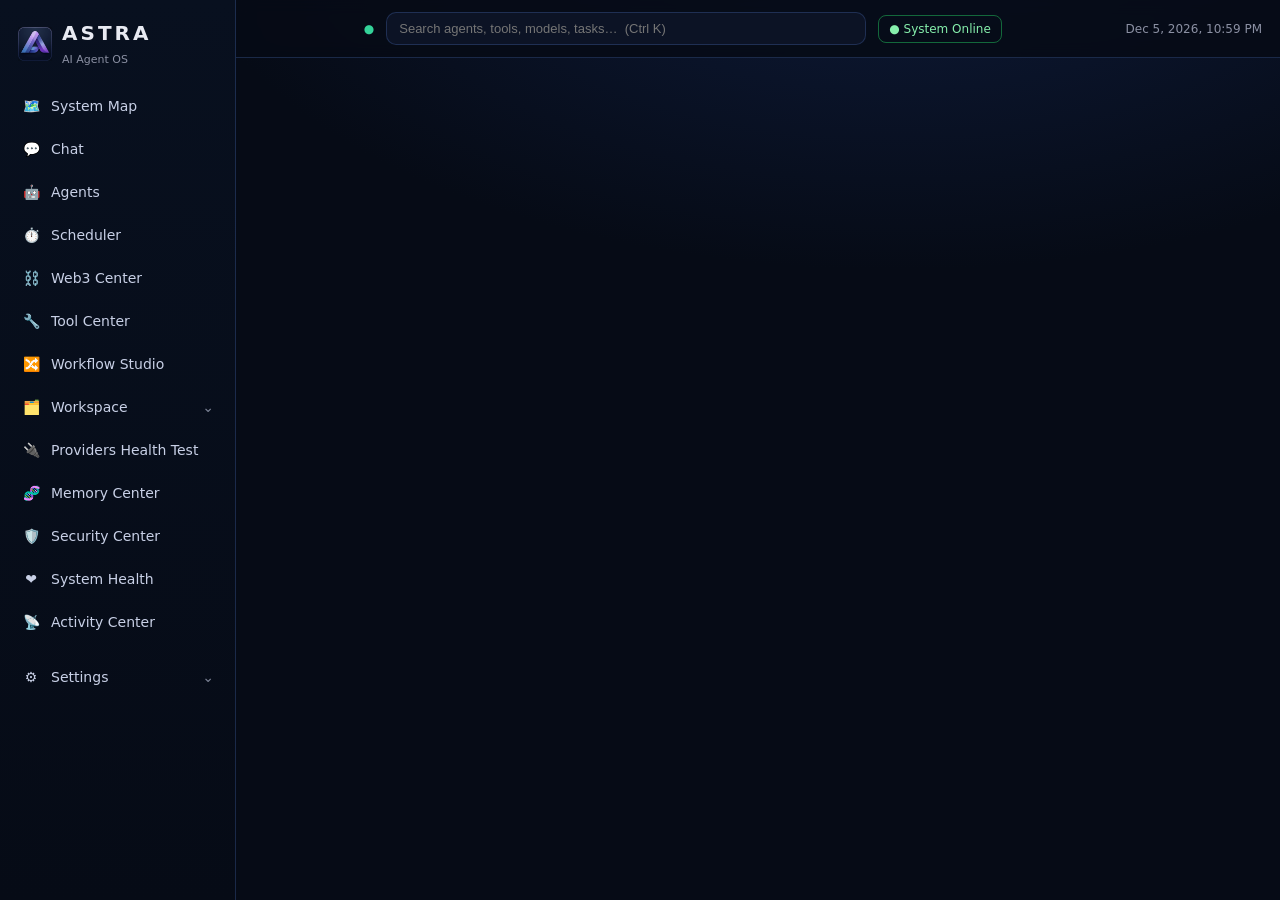
==== commit f58faf8a: "ui: remove Router page; replace AI Control Plane group with top-level 'Providers Health Test' nav it" ====
--- a/static/index.html
+++ b/static/index.html
@@ -12,6 +12,7 @@
 <link rel="stylesheet" href="/static/css/web3_center.css">
 <link rel="stylesheet" href="/static/css/tool_center.css">
 <link rel="stylesheet" href="/static/css/system_health.css">
+<link rel="stylesheet" href="/static/css/security_center.css">
 </head>
 <body>
 <aside id="os-sidebar" aria-label="Main navigation"></aside>
@@ -43,6 +44,8 @@
        Dedicated tool-browsing page over the ONE /api/tools registry. The
        System Map keeps its own Tool System node; this is a separate view. -->
   <section id="tab-tool-center" class="tabview"></section>
+  <!-- ======== SECURITY CENTER (static/js/security_center.js) ======== -->
+  <section id="tab-security-center" class="tabview"></section>
 
   <!-- plugin tabviews are created dynamically by astra.js -->
 
@@ -255,16 +258,6 @@
     </div>
   </section>
 
-  <!-- ======== ROUTER (core) ======== -->
-  <section id="tab-router" class="tabview">
-    <div class="panel">
-      <h3>🧠 Agent Router</h3>
-      <p class="muted">Routing er brain: je task e kon provider/model best —
-        score + health diye decide hoy. Routing stats + last decision ekhane.</p>
-      <div id="router-list" class="list"><div class="empty">Loading…</div></div>
-    </div>
-  </section>
-
   <!-- ======== WALLET / WEB3 (core) ======== -->
   <section id="tab-web3" class="tabview">
     <div id="w3-root"><div class="empty">Loading…</div></div>
@@ -289,5 +282,6 @@
 <script src="/static/js/astra_os.js"></script>
 <script src="/static/js/tool_center.js"></script>
 <script src="/static/js/system_health.js"></script>
+<script src="/static/js/security_center.js"></script>
 </body>
 </html>
--- a/static/css/system_health.css
+++ b/static/css/system_health.css
@@ -229,6 +229,8 @@
 #tab-command-center .sh-resrow .sh-rl { font-size: 11px; color: var(--muted); }
 #tab-command-center .sh-resrow .sh-rv { font-size: 14px; font-weight: 700; line-height: 1.15; }
 #tab-command-center .sh-spark { margin-left: auto; width: 76px; height: 26px; flex: none; display: block; }
+#tab-command-center .sh-spark .ln.live { stroke: #6f9cff; stroke-dasharray: none; }
+#tab-command-center .sh-spark .ln.live.alt { stroke: rgba(140, 160, 200, .55); }
 #tab-command-center .sh-spark .ln { fill: none; stroke: rgba(140, 160, 200, .5); stroke-width: 1.6; stroke-dasharray: 3 3; stroke-linecap: round; }
 
 /* --------------------------------- filters -------------------------------- */
--- a/static/css/security_center.css
+++ b/static/css/security_center.css
@@ -0,0 +1,126 @@
+/* Astra AI Agent — Security Center. Scoped under .sc-root; reuses the
+ * body.os design tokens from astra_os.css (panel, line, cyan/blue/purple/
+ * green/amber/red) so it reads as part of the OS, not a separate app. */
+.sc-root {
+  --sc-panel: var(--os-panel, rgba(14, 22, 40, .82)); --sc-line: var(--os-line, rgba(80, 120, 200, .28));
+  --sc-cyan: var(--cyan, #22d3ee); --sc-blue: var(--blue, #3b82f6); --sc-purple: var(--purple, #a855f7);
+  --sc-ok: var(--green, #22c55e); --sc-warn: var(--amber, #f59e0b); --sc-bad: var(--red, #ef4444);
+  --sc-txt: #e6ecff; --sc-dim: #8b98b8;
+  display: flex; flex-direction: column; gap: 10px; padding: 12px 14px 24px; color: var(--sc-txt);
+  min-width: 0; max-width: 100%; font-size: 13px;
+}
+.sc-root * { box-sizing: border-box; }
+/* Same approach System Health uses: lift the shell's 1080px reading column
+ * for THIS page only (scoped by :has), so other pages are untouched. */
+#view:has(#tab-security-center.active) { max-width: none; margin: 0; padding: 0; }
+#tab-security-center .sc-root { max-width: 1760px; margin: 0 auto; }
+.sc-root i { font-style: normal; }
+.sc-i { width: 1em; height: 1em; fill: none; stroke: currentColor; stroke-width: 1.8; stroke-linecap: round; stroke-linejoin: round; flex: none; }
+
+/* ---- level colours ---- */
+.lv-ok { color: var(--sc-ok); } .lv-warn, .lv-warn2 { color: var(--sc-warn); } .lv-danger { color: var(--sc-bad); }
+.lv-info { color: var(--sc-cyan); } .lv-na { color: var(--sc-dim); } .lv-purple { color: var(--sc-purple); }
+
+/* ---- header ---- */
+.sc-head { display: flex; flex-wrap: wrap; align-items: center; justify-content: space-between; gap: 10px 16px; }
+.sc-title { display: flex; align-items: center; gap: 12px; min-width: 0; }
+.sc-title h2 { margin: 0; font-size: 21px; letter-spacing: .3px; }
+.sc-title p { margin: 2px 0 0; color: var(--sc-dim); }
+.sc-ctl { display: flex; flex-wrap: wrap; align-items: center; gap: 8px 12px; }
+.sc-status { display: flex; align-items: center; gap: 8px; padding: 5px 12px 5px 6px; border: 1px solid var(--sc-line); border-radius: 10px; background: var(--sc-panel); }
+.sc-status.lv-ok { border-color: rgba(34, 197, 94, .45); } .sc-status.lv-danger { border-color: rgba(239, 68, 68, .55); } .sc-status.lv-warn { border-color: rgba(245, 158, 11, .5); }
+.sc-status b { display: block; color: currentColor; } .sc-status small, .sc-last small { display: block; color: var(--sc-dim); font-size: 11px; }
+.sc-last b { display: block; }
+.sc-auto { display: flex; align-items: center; gap: 8px; color: var(--sc-dim); }
+
+/* ---- tiles / buttons / controls ---- */
+.sc-tile { display: inline-flex; align-items: center; justify-content: center; width: 34px; height: 34px; border-radius: 9px; flex: none;
+  background: rgba(59, 130, 246, .16); border: 1px solid var(--sc-line); color: var(--sc-blue); font-size: 18px; }
+.sc-tile.lg { width: 48px; height: 48px; font-size: 24px; border-radius: 12px; }
+.sc-tile.sm { width: 28px; height: 28px; font-size: 15px; }
+.sc-tile.lv-ok { color: var(--sc-ok); background: rgba(34, 197, 94, .14); } .sc-tile.lv-warn { color: var(--sc-warn); background: rgba(245, 158, 11, .14); } .sc-tile.lv-danger { color: var(--sc-bad); background: rgba(239, 68, 68, .14); }
+.sc-tile.lv-purple, .sc-tile.purple { color: var(--sc-purple); background: rgba(168, 85, 247, .16); }
+.sc-tile.danger { color: var(--sc-bad); background: rgba(239, 68, 68, .16); border-color: rgba(239, 68, 68, .5); }
+.sc-btn { display: inline-flex; align-items: center; justify-content: center; gap: 7px; cursor: pointer; font: inherit; color: var(--sc-txt);
+  background: rgba(20, 32, 60, .8); border: 1px solid var(--sc-line); border-radius: 9px; padding: 7px 14px; min-height: 34px; }
+.sc-btn:hover:not(:disabled) { border-color: var(--sc-blue); } .sc-btn:disabled { opacity: .55; cursor: not-allowed; }
+.sc-btn:focus-visible, .sc-sw:focus-visible, .sc-sel:focus-visible, .sc-row.ctl:focus-visible { outline: 2px solid var(--sc-cyan); outline-offset: 2px; }
+.sc-btn.primary { background: linear-gradient(180deg, #2f6bff, #1f4fd6); border-color: #4c82ff; color: #fff; }
+.sc-btn.violet { background: linear-gradient(180deg, #8b5cf6, #6d3fe0); border-color: #a78bfa; color: #fff; }
+.sc-btn.danger { background: linear-gradient(180deg, #ef4444, #c62828); border-color: #f87171; color: #fff; }
+.sc-btn.wide { width: 100%; }
+.sc-sel { font: inherit; color: var(--sc-txt); background: rgba(20, 32, 60, .8); border: 1px solid var(--sc-line); border-radius: 9px; padding: 7px 10px; min-height: 34px; }
+.sc-sw { width: 40px; height: 22px; border-radius: 999px; border: 1px solid var(--sc-line); background: #1a2540; position: relative; cursor: pointer; padding: 0; }
+.sc-sw i { position: absolute; top: 2px; left: 2px; width: 16px; height: 16px; border-radius: 50%; background: #9db0d8; transition: left .12s; }
+.sc-sw[aria-checked="true"] { background: var(--sc-blue); } .sc-sw[aria-checked="true"] i { left: 20px; background: #fff; }
+
+/* ---- summary cards ---- */
+.sc-summary { display: grid; grid-template-columns: minmax(0, 1.55fr) repeat(4, minmax(0, 1fr)); gap: 10px; }
+.sc-state { grid-column: 1 / -1; padding: 22px; text-align: center; color: var(--sc-dim); border: 1px dashed var(--sc-line); border-radius: 12px; }
+.sc-card, .sc-panel { background: var(--sc-panel); border: 1px solid var(--sc-line); border-radius: 12px; min-width: 0; }
+.sc-card { display: flex; gap: 12px; padding: 12px; }
+.sc-cb { min-width: 0; flex: 1; } .sc-cb small { color: var(--sc-dim); display: block; }
+.sc-cb .big { display: block; font-size: 21px; line-height: 1.2; margin: 2px 0; overflow-wrap: normal; } .sc-cb .big.na { font-size: 14px; color: var(--sc-dim); }
+.sc-cb p { margin: 2px 0 8px; color: var(--sc-dim); font-size: 12px; overflow-wrap: anywhere; }
+.sc-counts { display: flex; gap: 14px; flex-wrap: wrap; } .sc-counts span { font-size: 12px; } .sc-counts b { display: block; font-size: 16px; }
+.sc-score { margin-top: 6px; font-size: 22px; font-weight: 700; } .sc-score small { display: inline; margin-left: 6px; }
+
+/* ---- chips ---- */
+.sc-chip { display: inline-flex; align-items: center; gap: 6px; font-size: 12px; max-width: 100%; overflow-wrap: anywhere; }
+.sc-chip i { width: 8px; height: 8px; border-radius: 50%; background: currentColor; flex: none; }
+.sc-row .sc-chip { flex: none; max-width: 55%; text-align: right; }
+.sc-chip.lv-ok { color: var(--sc-ok); } .sc-chip.lv-warn { color: var(--sc-warn); } .sc-chip.lv-danger { color: var(--sc-bad); } .sc-chip.lv-info { color: var(--sc-cyan); } .sc-chip.lv-na { color: var(--sc-dim); }
+
+/* ---- panels & rows ---- */
+.sc-grid { display: grid; grid-template-columns: repeat(3, minmax(0, 1fr)); gap: 10px; }
+.sc-row2 { display: grid; grid-template-columns: repeat(2, minmax(0, 1fr)); gap: 10px; }
+.sc-bottom { display: grid; grid-template-columns: minmax(0, .9fr) minmax(0, 1.1fr); gap: 10px; }
+.sc-panel { padding: 12px 14px; }
+.sc-ph { display: flex; align-items: center; gap: 10px; margin-bottom: 8px; }
+.sc-ph h3 { margin: 0; font-size: 15px; } .sc-ph p { margin: 2px 0 0; color: var(--sc-dim); font-size: 12px; }
+.sc-badge { margin-left: auto; text-align: right; }
+.sc-row { display: flex; align-items: center; gap: 10px; width: 100%; padding: 7px 4px; border: 0; border-top: 1px solid rgba(80, 120, 200, .14); background: none; color: inherit; font: inherit; text-align: left; min-width: 0; }
+.sc-row:first-of-type { border-top: 0; }
+.sc-row.ctl { cursor: pointer; } .sc-row.ctl:hover { background: rgba(59, 130, 246, .07); }
+.sc-rowi { display: inline-flex; width: 26px; height: 26px; align-items: center; justify-content: center; border-radius: 7px; background: rgba(59, 130, 246, .14); color: var(--sc-blue); flex: none; }
+.sc-k { flex: 1; min-width: 0; overflow-wrap: anywhere; } .sc-n { margin-left: auto; }
+.sc-ch { color: var(--sc-dim); display: inline-flex; transition: transform .12s; } .sc-ch.open { transform: rotate(90deg); }
+.sc-detail { margin: 0 4px 6px 40px; padding: 6px 10px; border-left: 2px solid var(--sc-line); color: var(--sc-dim); font-size: 12px; overflow-wrap: anywhere; }
+.sc-dim { color: var(--sc-dim); font-size: 11px; } .sc-empty { padding: 14px 4px; color: var(--sc-dim); }
+.sc-tag { font-style: normal; font-size: 10px; padding: 1px 6px; border-radius: 6px; border: 1px solid var(--sc-line); color: var(--sc-dim); margin-left: 4px; }
+.sc-tag.warn { color: var(--sc-warn); border-color: rgba(245, 158, 11, .5); }
+
+/* ---- emergency ---- */
+.sc-panel.sc-danger { border-color: rgba(239, 68, 68, .55); background: linear-gradient(180deg, rgba(60, 14, 20, .55), var(--sc-panel)); }
+.sc-warnbox { display: flex; gap: 10px; align-items: flex-start; padding: 10px 12px; margin-bottom: 10px; border: 1px solid rgba(239, 68, 68, .4); border-radius: 10px; background: rgba(239, 68, 68, .08); }
+.sc-warnbox p { margin: 0; font-size: 12px; } .sc-warnic { color: var(--sc-bad); font-size: 22px; display: inline-flex; }
+.sc-err { margin: 6px 0; padding: 8px 10px; border-radius: 8px; color: #fecaca; background: rgba(239, 68, 68, .12); border: 1px solid rgba(239, 68, 68, .4); font-size: 12px; overflow-wrap: anywhere; }
+.sc-res { margin: 6px 0 10px; padding-left: 16px; font-size: 12px; } .sc-res li { margin: 2px 0; overflow-wrap: anywhere; }
+
+/* ---- backup / import ---- */
+.sc-backup { border-color: rgba(120, 130, 255, .4); }
+.sc-bgrid { display: grid; grid-template-columns: repeat(2, minmax(0, 1fr)); gap: 12px; }
+.sc-half { display: flex; gap: 12px; padding: 10px; border: 1px solid var(--sc-line); border-radius: 10px; background: rgba(10, 18, 36, .55); min-width: 0; }
+.sc-half > div { min-width: 0; flex: 1; } .sc-half.drag { border-color: var(--sc-purple); background: rgba(168, 85, 247, .12); }
+.sc-half h4 { margin: 0 0 3px; font-size: 14px; } .sc-half p { margin: 0 0 8px; color: var(--sc-dim); font-size: 12px; }
+.sc-meta { margin-top: 10px; padding: 8px 10px; border: 1px solid var(--sc-line); border-radius: 9px; background: rgba(6, 11, 22, .6); font-size: 12px; overflow-wrap: anywhere; }
+.sc-meta.ok { border-color: rgba(34, 197, 94, .45); } .sc-meta .sc-row { padding: 3px 0; }
+.sc-cats { list-style: none; margin: 6px 0; padding: 0; display: flex; flex-direction: column; gap: 3px; } .sc-cats li { color: var(--sc-dim); }
+.sc-cat { display: block; margin: 3px 0; } .sc-note { margin: 6px 0; color: var(--sc-warn); font-size: 12px; }
+.sc-strat { display: flex; flex-wrap: wrap; align-items: center; gap: 8px; margin: 8px 0; color: var(--sc-dim); }
+
+/* ---- dialog ---- */
+.sc-scrim { position: fixed; inset: 0; background: rgba(2, 5, 12, .7); z-index: 90; }
+.sc-dialog { position: fixed; z-index: 91; top: 50%; left: 50%; transform: translate(-50%, -50%); width: min(420px, calc(100vw - 32px)); padding: 18px; border-radius: 14px; background: #0b1428; border: 1px solid var(--sc-line); box-shadow: 0 20px 60px rgba(0, 0, 0, .6); }
+.sc-dialog.danger { border-color: rgba(239, 68, 68, .6); } .sc-dialog h3 { margin: 0 0 8px; } .sc-dialog p { margin: 0 0 14px; color: #c8d0e6; }
+.sc-dact { display: flex; justify-content: flex-end; gap: 8px; }
+
+/* ---- responsive ---- */
+@media (max-width: 1279px) { .sc-summary { grid-template-columns: repeat(3, minmax(0, 1fr)); } .sc-summary .sc-card:first-child { grid-column: span 3; } }
+@media (max-width: 1099px) { .sc-grid { grid-template-columns: repeat(2, minmax(0, 1fr)); } .sc-bottom { grid-template-columns: 1fr; } }
+@media (max-width: 899px) { .sc-row2, .sc-bgrid { grid-template-columns: 1fr; } .sc-summary { grid-template-columns: repeat(2, minmax(0, 1fr)); } .sc-summary .sc-card:first-child { grid-column: span 2; } }
+@media (max-width: 640px) {
+  .sc-root { padding: 10px 8px 20px; }
+  .sc-summary, .sc-grid { grid-template-columns: 1fr; } .sc-summary .sc-card:first-child { grid-column: auto; }
+  .sc-ctl { width: 100%; } .sc-title h2 { font-size: 18px; } .sc-half { flex-direction: column; }
+}
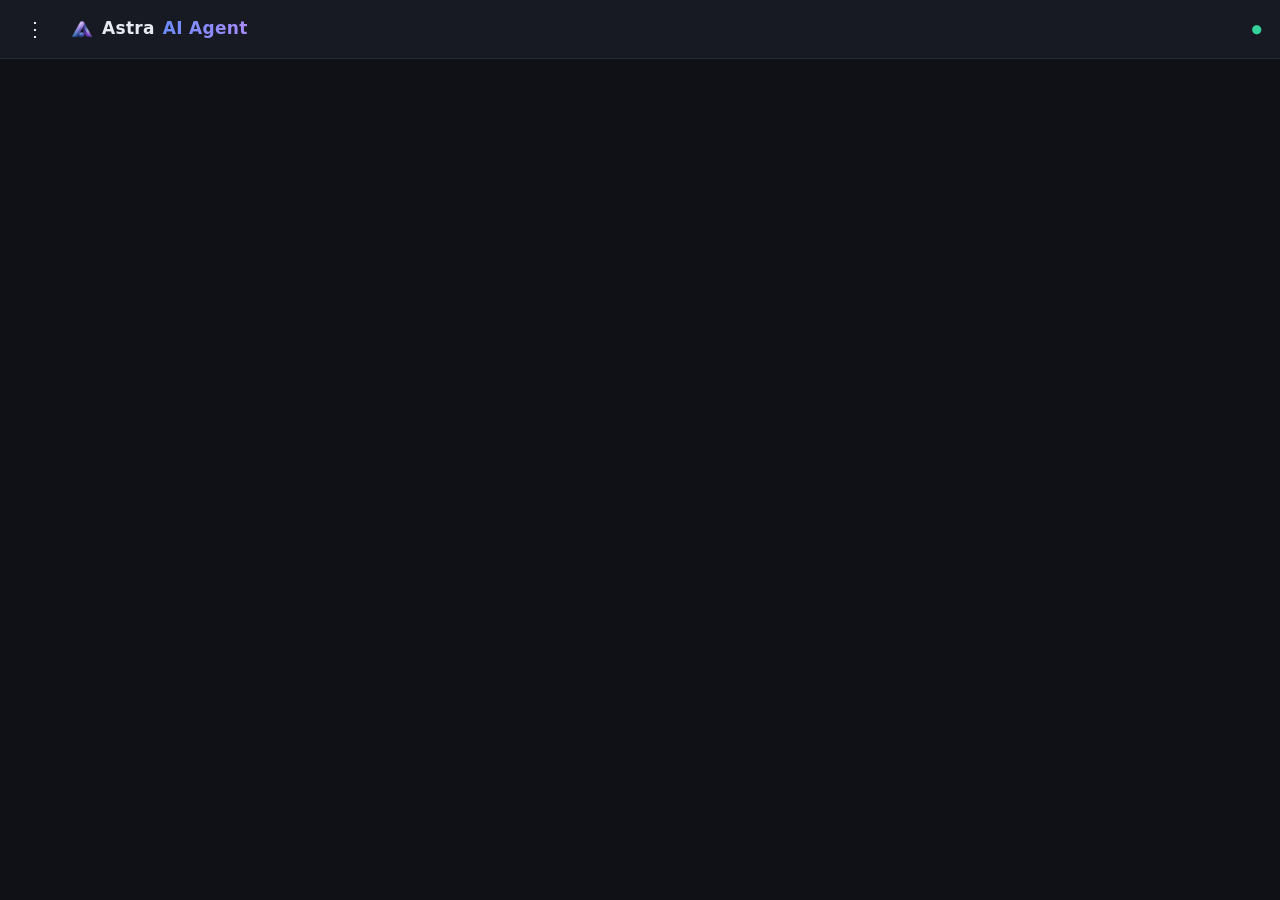
==== commit 8c902bb5: "Revert PRs #34-#55: restore repo to state at merge of PR #33 (c5bbd31)" ====
--- a/static/index.html
+++ b/static/index.html
@@ -8,16 +8,8 @@
 <link rel="stylesheet" href="/static/css/style.css">
 <link rel="stylesheet" href="/static/css/vendor/xterm.css">
 <link rel="stylesheet" href="/static/css/terminal.css">
-<link rel="stylesheet" href="/static/css/astra_os.css">
-<link rel="stylesheet" href="/static/css/web3_center.css">
-<link rel="stylesheet" href="/static/css/tool_center.css">
-<link rel="stylesheet" href="/static/css/system_health.css">
-<link rel="stylesheet" href="/static/css/security_center.css">
 </head>
 <body>
-<aside id="os-sidebar" aria-label="Main navigation"></aside>
-<div id="os-scrim"></div>
-<div id="os-drawer" aria-live="polite"></div>
 <header class="topbar">
   <div class="nav-menu" id="nav-menu">
     <button class="menu-btn" id="menu-btn" aria-label="Menu" aria-expanded="false" aria-haspopup="true">⋮</button>
@@ -33,19 +25,6 @@
   <section id="tab-dashboard" class="tabview active">
     <div id="dash-blocks" class="dash-blocks"></div>
   </section>
-
-  <!-- ======== SYSTEM HEALTH (static/js/system_health.js, on the
-       `command-center` tabview so the /command-center route keeps working)
-       + SYSTEM MAP (static/js/astra_os.js) ======== -->
-  <section id="tab-command-center" class="tabview"></section>
-  <section id="tab-system-map" class="tabview"></section>
-
-  <!-- ======== TOOL CENTER (static/js/tool_center.js) ========
-       Dedicated tool-browsing page over the ONE /api/tools registry. The
-       System Map keeps its own Tool System node; this is a separate view. -->
-  <section id="tab-tool-center" class="tabview"></section>
-  <!-- ======== SECURITY CENTER (static/js/security_center.js) ======== -->
-  <section id="tab-security-center" class="tabview"></section>
 
   <!-- plugin tabviews are created dynamically by astra.js -->
 
@@ -258,9 +237,27 @@
     </div>
   </section>
 
+  <!-- ======== ROUTER (core) ======== -->
+  <section id="tab-router" class="tabview">
+    <div class="panel">
+      <h3>🧠 Agent Router</h3>
+      <p class="muted">Routing er brain: je task e kon provider/model best —
+        score + health diye decide hoy. Routing stats + last decision ekhane.</p>
+      <div id="router-list" class="list"><div class="empty">Loading…</div></div>
+    </div>
+  </section>
+
   <!-- ======== WALLET / WEB3 (core) ======== -->
   <section id="tab-web3" class="tabview">
-    <div id="w3-root"><div class="empty">Loading…</div></div>
+    <div class="panel">
+      <h3>⛓️ Web3 Transaction Safety</h3>
+      <p class="muted">Transaction mode (CONFIRM default), policy limits, ar
+        recent transactions er list. Kono secret ekhane show kora hoy na —
+        private key kokhono server theke bahir hoy na.</p>
+      <div id="web3-policy" class="list"><div class="empty">Loading…</div></div>
+      <h3 style="margin-top:16px">Recent transactions</h3>
+      <div id="web3-txs" class="list table"><div class="empty">Loading…</div></div>
+    </div>
   </section>
 
 </main>
@@ -271,17 +268,11 @@
 <script src="/static/js/chat_status.js"></script>
 <!-- safe chat message formatting (escaping + code blocks); before the core bundle -->
 <script src="/static/js/chat_format.js"></script>
-<script src="/static/js/web3_center.js"></script>
 <script src="/static/js/astra.js"></script>
 <script src="/static/js/vendor/xterm.js"></script>
 <script src="/static/js/vendor/xterm-addon-fit.js"></script>
 <script src="/static/js/terminal.js"></script>
 <script src="/static/js/workflow_model.js"></script>
 <script src="/static/js/workflow.js"></script>
-<script src="/static/js/system_map_model.js"></script>
-<script src="/static/js/astra_os.js"></script>
-<script src="/static/js/tool_center.js"></script>
-<script src="/static/js/system_health.js"></script>
-<script src="/static/js/security_center.js"></script>
 </body>
 </html>
--- a/static/css/style.css
+++ b/static/css/style.css
@@ -769,6 +769,17 @@
 }
 .artifact-file-size { display: block; font-size: 11px; color: var(--muted); }
 
+/* ======================== multimodal: upload indicator ======================== */
+.upload-indicator {
+  display: flex; align-items: center; gap: 8px; padding: 8px 16px;
+  font-size: 12px; color: var(--accent);
+}
+.upload-spinner {
+  width: 14px; height: 14px; border: 2px solid var(--line);
+  border-top-color: var(--accent); border-radius: 50%;
+  animation: uploadSpin .8s linear infinite;
+}
+@keyframes uploadSpin { to { transform: rotate(360deg); } }
 /* ======================== 🔌 AI Providers health (per-model breakdown) ======================== */
 .provider-card {
   background: var(--panel2); border: 1px solid var(--line);
